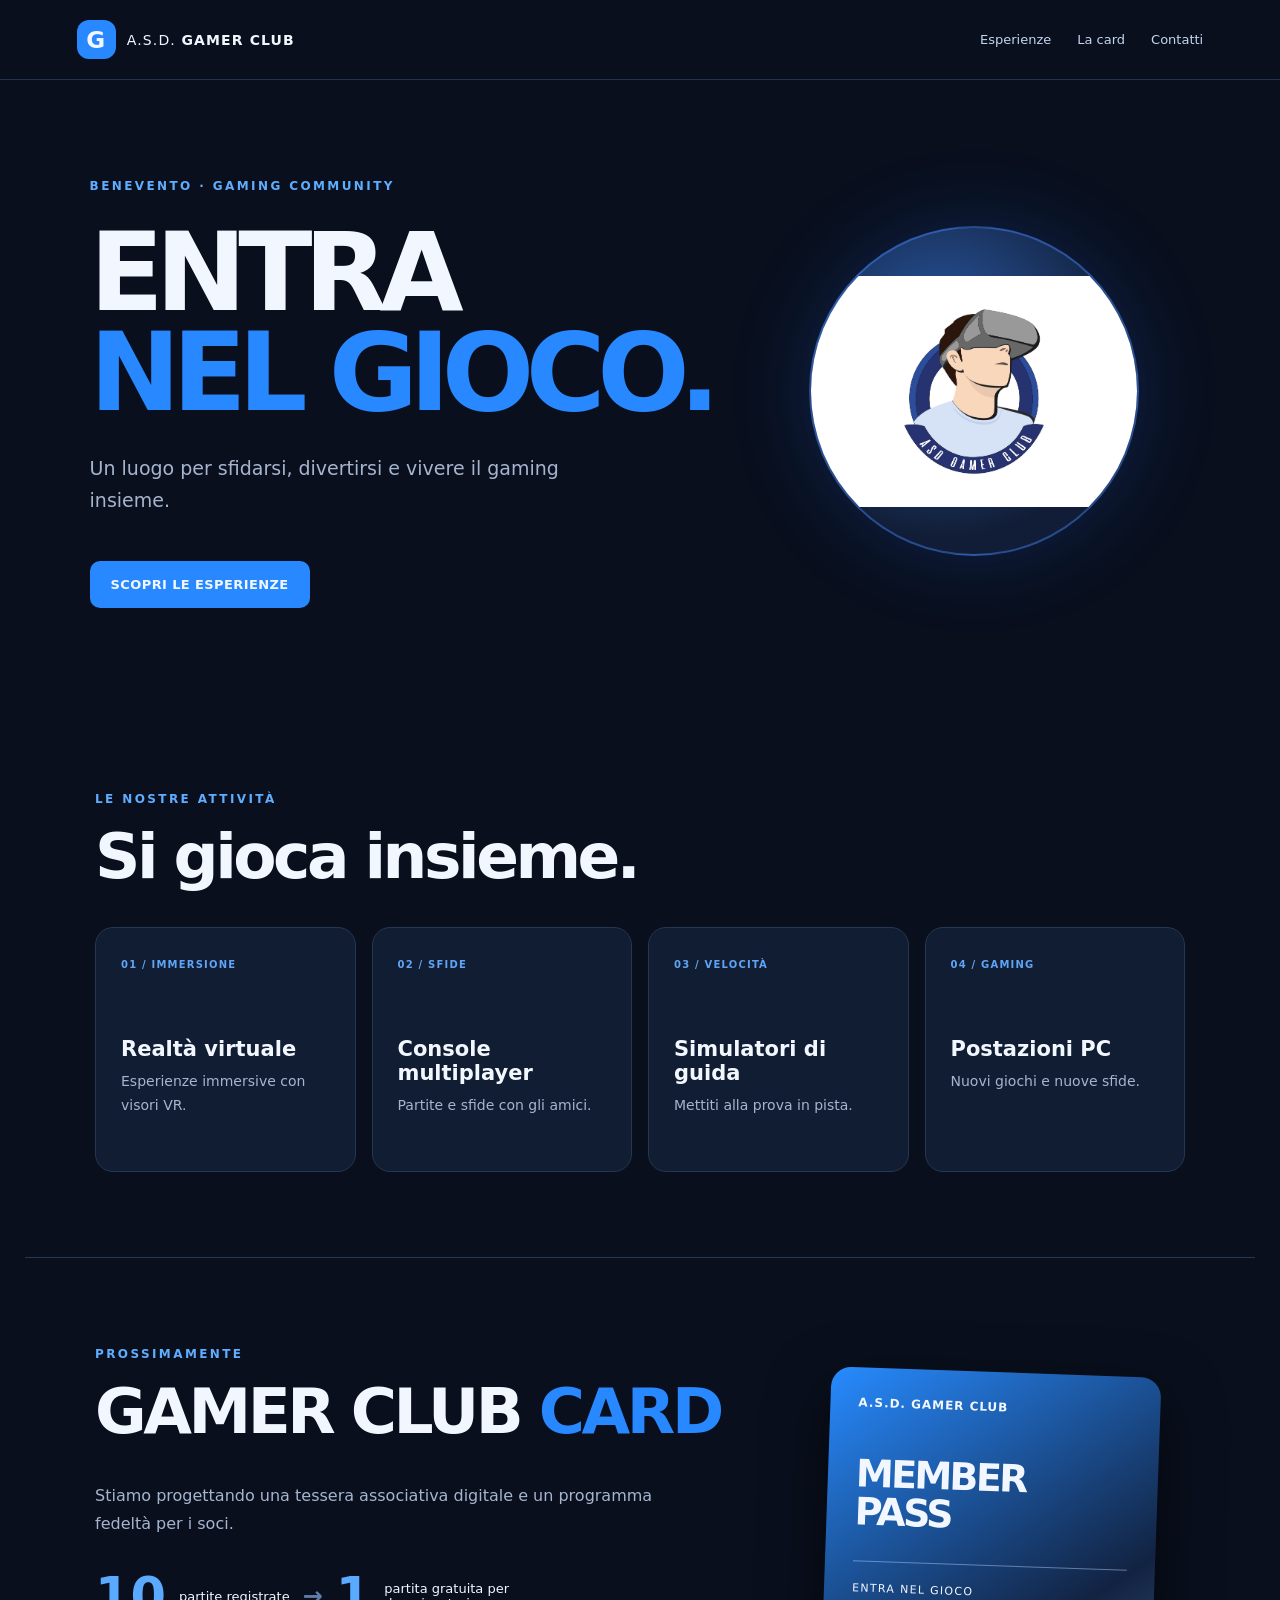
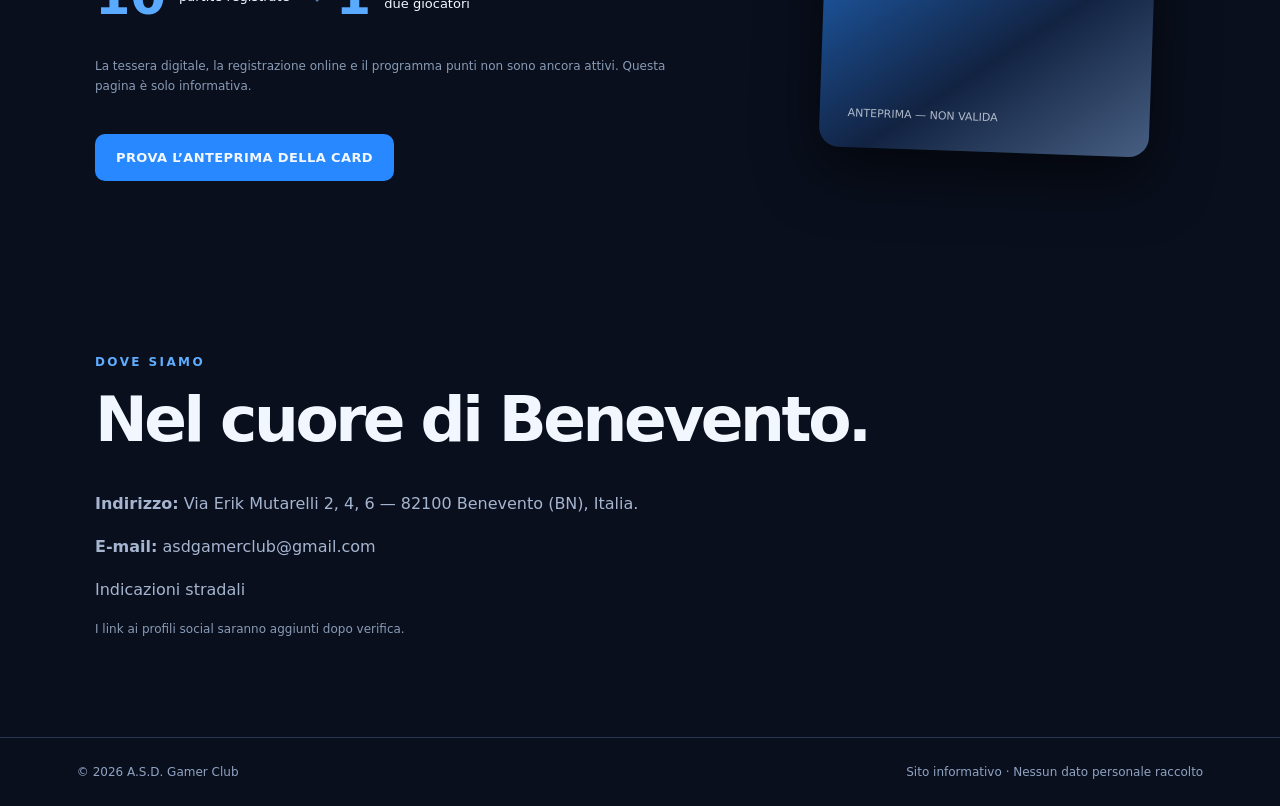
==== index.html @ 65110583 "Integra anteprima tessera e documentazione" ====
<!doctype html>
<html lang="it"><head><meta charset="utf-8"><meta name="viewport" content="width=device-width,initial-scale=1"><meta name="theme-color" content="#10172b"><meta name="description" content="A.S.D. Gamer Club Benevento: console, realtà virtuale, simulatori e gaming. Entra nel gioco."><title>A.S.D. Gamer Club — Entra nel gioco</title><link rel="stylesheet" href="style.css"></head>
<body><header class="top"><a class="brand" href="#home"><span class="logo">G</span><span>A.S.D. <strong>GAMER CLUB</strong></span></a><nav><a href="#esperienze">Esperienze</a><a href="#card">La card</a><a href="#contatti">Contatti</a></nav></header>
<main id="home"><section class="hero"><div><span class="eyebrow">BENEVENTO · GAMING COMMUNITY</span><h1>ENTRA<br><em>NEL GIOCO.</em></h1><p>Un luogo per sfidarsi, divertirsi e vivere il gaming insieme.</p><a href="#esperienze" class="button">SCOPRI LE ESPERIENZE</a></div><div class="visual gamer-logo-wrap"><div class="orb gamer-logo-orb"><span class="logo-fallback" aria-hidden="true">G</span><img class="gamer-logo-image" src="LOGO%20PER%20INSTAGRAM.jpg" alt="Logo ufficiale A.S.D. Gamer Club" onload="this.parentElement.classList.add('logo-loaded')" onerror="this.style.display='none'"></div></div></section>
<section id="esperienze" class="section"><span class="eyebrow">LE NOSTRE ATTIVITÀ</span><h2>Si gioca insieme.</h2><div class="tiles"><article><span>01 / IMMERSIONE</span><h3>Realtà virtuale</h3><p>Esperienze immersive con visori VR.</p></article><article><span>02 / SFIDE</span><h3>Console multiplayer</h3><p>Partite e sfide con gli amici.</p></article><article><span>03 / VELOCITÀ</span><h3>Simulatori di guida</h3><p>Mettiti alla prova in pista.</p></article><article><span>04 / GAMING</span><h3>Postazioni PC</h3><p>Nuovi giochi e nuove sfide.</p></article></div></section>
<section id="card" class="section cardarea"><div><span class="eyebrow">PROSSIMAMENTE</span><h2>GAMER CLUB <em>CARD</em></h2><p>Stiamo progettando una tessera associativa digitale e un programma fedeltà per i soci.</p><div class="benefit"><strong>10</strong><span>partite registrate</span><b>→</b><strong>1</strong><span>partita gratuita per due giocatori</span></div><p class="disclaimer">La tessera digitale, la registrazione online e il programma punti non sono ancora attivi. Questa pagina è solo informativa.</p><a class="button" href="card.html">PROVA L’ANTEPRIMA DELLA CARD</a></div><div class="pass"><small>A.S.D. GAMER CLUB</small><h3>MEMBER<br>PASS</h3><div class="passline"></div><span>ENTRA NEL GIOCO</span><footer>ANTEPRIMA — NON VALIDA</footer></div></section>
<section id="contatti" class="section"><span class="eyebrow">DOVE SIAMO</span><h2>Nel cuore di Benevento.</h2><p><strong>Indirizzo:</strong> Via Erik Mutarelli 2, 4, 6 — 82100 Benevento (BN), Italia.</p><p><strong>E-mail:</strong> <a href="mailto:asdgamerclub@gmail.com">asdgamerclub@gmail.com</a></p><p><a href="https://www.google.com/maps/search/?api=1&query=Via+Erik+Mutarelli+2%2C+82100+Benevento" target="_blank" rel="noopener noreferrer">Indicazioni stradali</a></p><p class="disclaimer">I link ai profili social saranno aggiunti dopo verifica.</p></section></main>
<footer class="bottom"><span>© <span id="year"></span> A.S.D. Gamer Club</span><span>Sito informativo · Nessun dato personale raccolto</span></footer><script>document.getElementById('year').textContent=new Date().getFullYear()</script></body></html>
---- style.css ----
:root{color-scheme:dark;--bg:#090f1d;--panel:#111d32;--line:#263751;--text:#f2f7ff;--muted:#a6b5cf;--blue:#2788ff}*{box-sizing:border-box}html{scroll-behavior:smooth}body{margin:0;background:var(--bg);color:var(--text);font-family:system-ui,-apple-system,Segoe UI,Arial,sans-serif}a{color:inherit;text-decoration:none}.top{display:flex;justify-content:space-between;align-items:center;padding:20px clamp(20px,6vw,90px);border-bottom:1px solid #23314b;gap:15px}.brand{display:flex;align-items:center;gap:11px;font-size:14px;letter-spacing:.08em}.logo{display:grid;place-items:center;width:39px;height:39px;background:var(--blue);border-radius:12px;font-weight:900;font-size:23px}.top nav{display:flex;gap:26px;font-size:13px;color:#c4d5ef}.top a:hover{color:#71bbff}.hero{display:grid;grid-template-columns:1.2fr .8fr;max-width:1300px;margin:auto;min-height:570px;padding:95px clamp(20px,7vw,100px);align-items:center;gap:20px;overflow:hidden}.eyebrow{font-size:12px;letter-spacing:.2em;color:#5fadff;font-weight:900}.hero h1{font-size:clamp(62px,8.5vw,120px);line-height:.92;letter-spacing:-.077em;margin:29px 0}.hero h1 em,.cardarea h2 em{font-style:normal;color:var(--blue)}p{color:var(--muted);line-height:1.7}.hero p{font-size:19px;max-width:490px}.button{display:inline-block;padding:16px 21px;margin-top:25px;background:var(--blue);border-radius:10px;font-size:13px;font-weight:800;letter-spacing:.03em}.button:hover{background:#4ba1ff}.visual{min-height:320px;display:grid;place-items:center;position:relative}.orb{display:grid;place-items:center;width:min(29vw,330px);height:min(29vw,330px);border:2px solid #4589ff6f;border-radius:50%;background:radial-gradient(circle at 40% 35%,#2a5ba9,#111d36 68%);box-shadow:0 0 80px #2674ff35}.orb span{font-size:clamp(80px,10vw,145px);filter:drop-shadow(0 15px 20px #030b1a)}.tag{position:absolute;border:1px solid #438ee0;padding:11px 18px;border-radius:8px;background:#142d54;color:#98c9ff;letter-spacing:.16em;font-weight:800}.one{right:0;bottom:17%}.two{left:0;top:16%}.section{max-width:1230px;margin:0 auto;padding:85px clamp(20px,6vw,70px)}.section h2{font-size:clamp(37px,5vw,63px);letter-spacing:-.055em;margin:15px 0 36px;line-height:1.1}.tiles{display:grid;grid-template-columns:repeat(4,1fr);gap:16px}.tiles article{border:1px solid var(--line);border-radius:18px;background:var(--panel);min-height:245px;padding:25px}.tiles article>span{font-size:10px;color:#60a5f5;letter-spacing:.12em;font-weight:800}.tiles h3{margin:65px 0 9px;font-size:21px}.tiles p{font-size:14px;margin:0}.cardarea{display:grid;grid-template-columns:1.3fr .7fr;gap:60px;align-items:center;border-top:1px solid var(--line)}.cardarea>div>p{max-width:600px}.benefit{display:flex;align-items:center;flex-wrap:wrap;gap:13px;margin:30px 0}.benefit strong{color:#5aaaff;font-size:51px}.benefit span{font-size:13px;max-width:125px}.benefit b{color:#607eab;font-size:24px}.disclaimer{color:#899bb5;font-size:12px!important}.pass{height:380px;max-width:330px;border-radius:20px;padding:28px;display:flex;flex-direction:column;background:linear-gradient(145deg,#278bff,#122342 67%,#475f82);box-shadow:0 22px 60px #0009;transform:rotate(2deg)}.pass small{font-size:12px;letter-spacing:.08em;font-weight:800}.pass h3{font-size:38px;line-height:1;letter-spacing:-.07em;margin:45px 0 30px}.passline{height:1px;background:#aacaff80}.pass>span{font-size:11px;letter-spacing:.12em;margin-top:20px}.pass footer{margin-top:auto;font-size:11px;opacity:.7}.bottom{padding:27px clamp(20px,6vw,90px);border-top:1px solid var(--line);display:flex;justify-content:space-between;flex-wrap:wrap;gap:15px;font-size:12px;color:#90a3c2}@media(max-width:900px){.hero,.cardarea{grid-template-columns:1fr}.hero{padding-top:70px;padding-bottom:40px}.visual{min-height:280px}.orb{width:260px;height:260px}.tiles{grid-template-columns:repeat(2,1fr)}.cardarea{gap:35px}}@media(max-width:520px){.top{flex-wrap:wrap}.top nav{gap:15px;font-size:11px}.hero h1{font-size:66px}.tiles{grid-template-columns:1fr}.tiles article{min-height:170px}.tiles h3{margin-top:35px}.section{padding-top:65px;padding-bottom:65px}.hero p{font-size:16px}}
/* Logo ufficiale nella sezione principale: caricare logo-gamer-club.png nella cartella principale. */
.gamer-logo-orb{position:relative;overflow:hidden;display:grid;place-items:center;border-radius:50%;}
.logo-fallback{font-size:clamp(100px,13vw,180px);line-height:1;font-weight:950;color:#d8e8ff;text-shadow:0 0 28px #2585ff;}
.gamer-logo-image{position:absolute;inset:0;width:100%;height:100%;object-fit:contain;display:block;}
.gamer-logo-orb.logo-loaded .logo-fallback{display:none;}
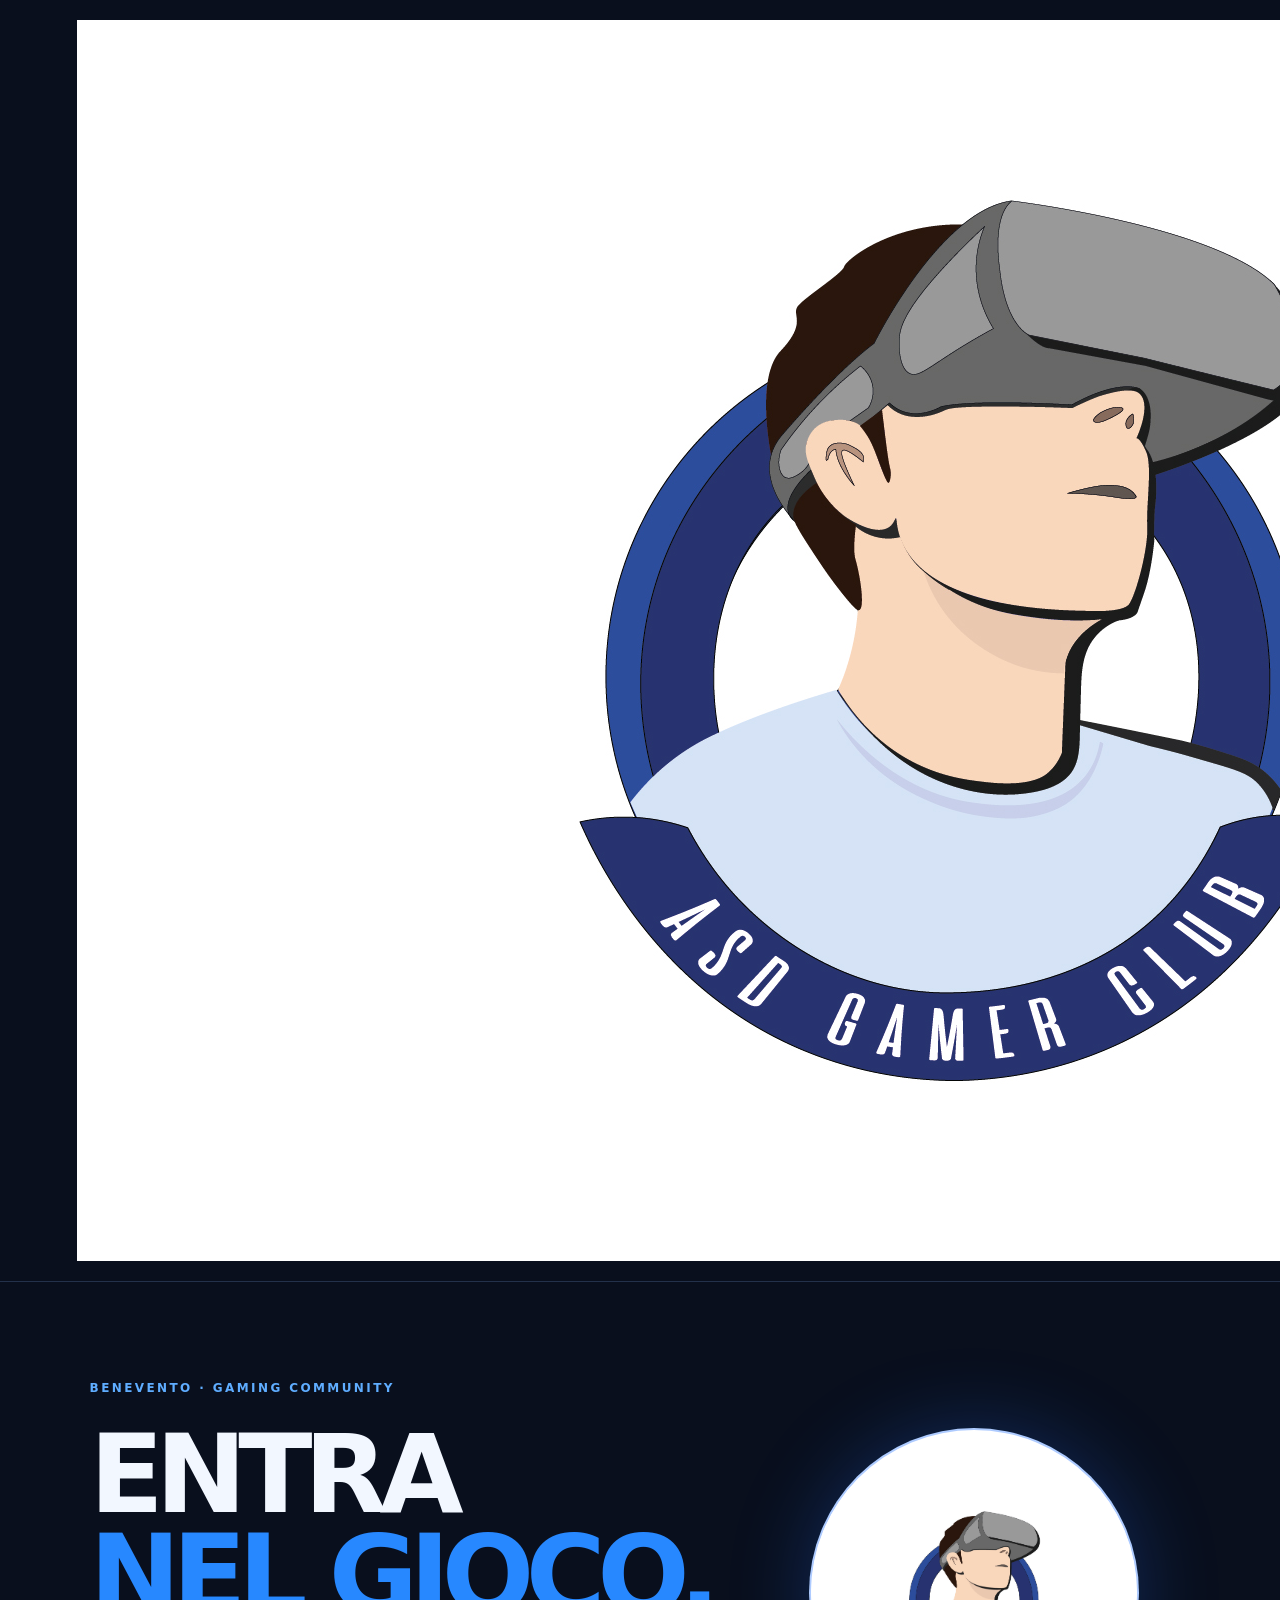
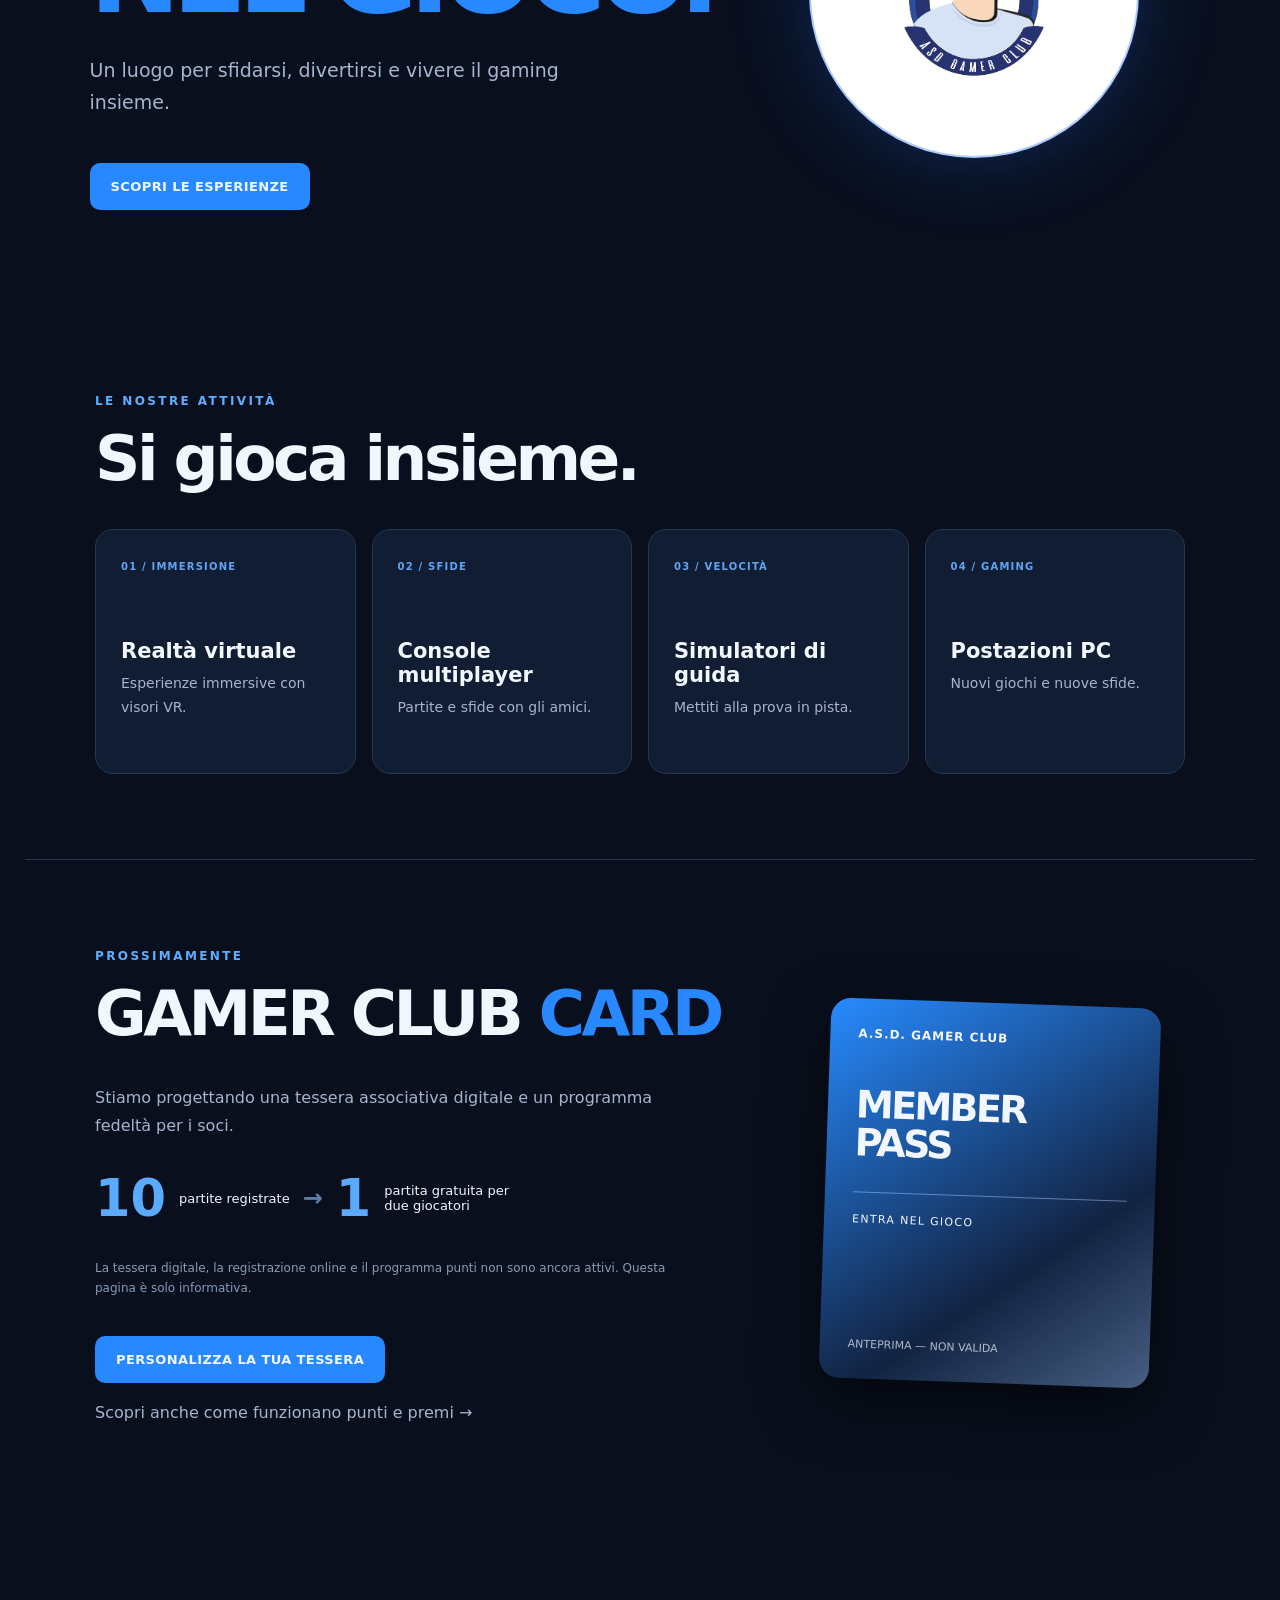
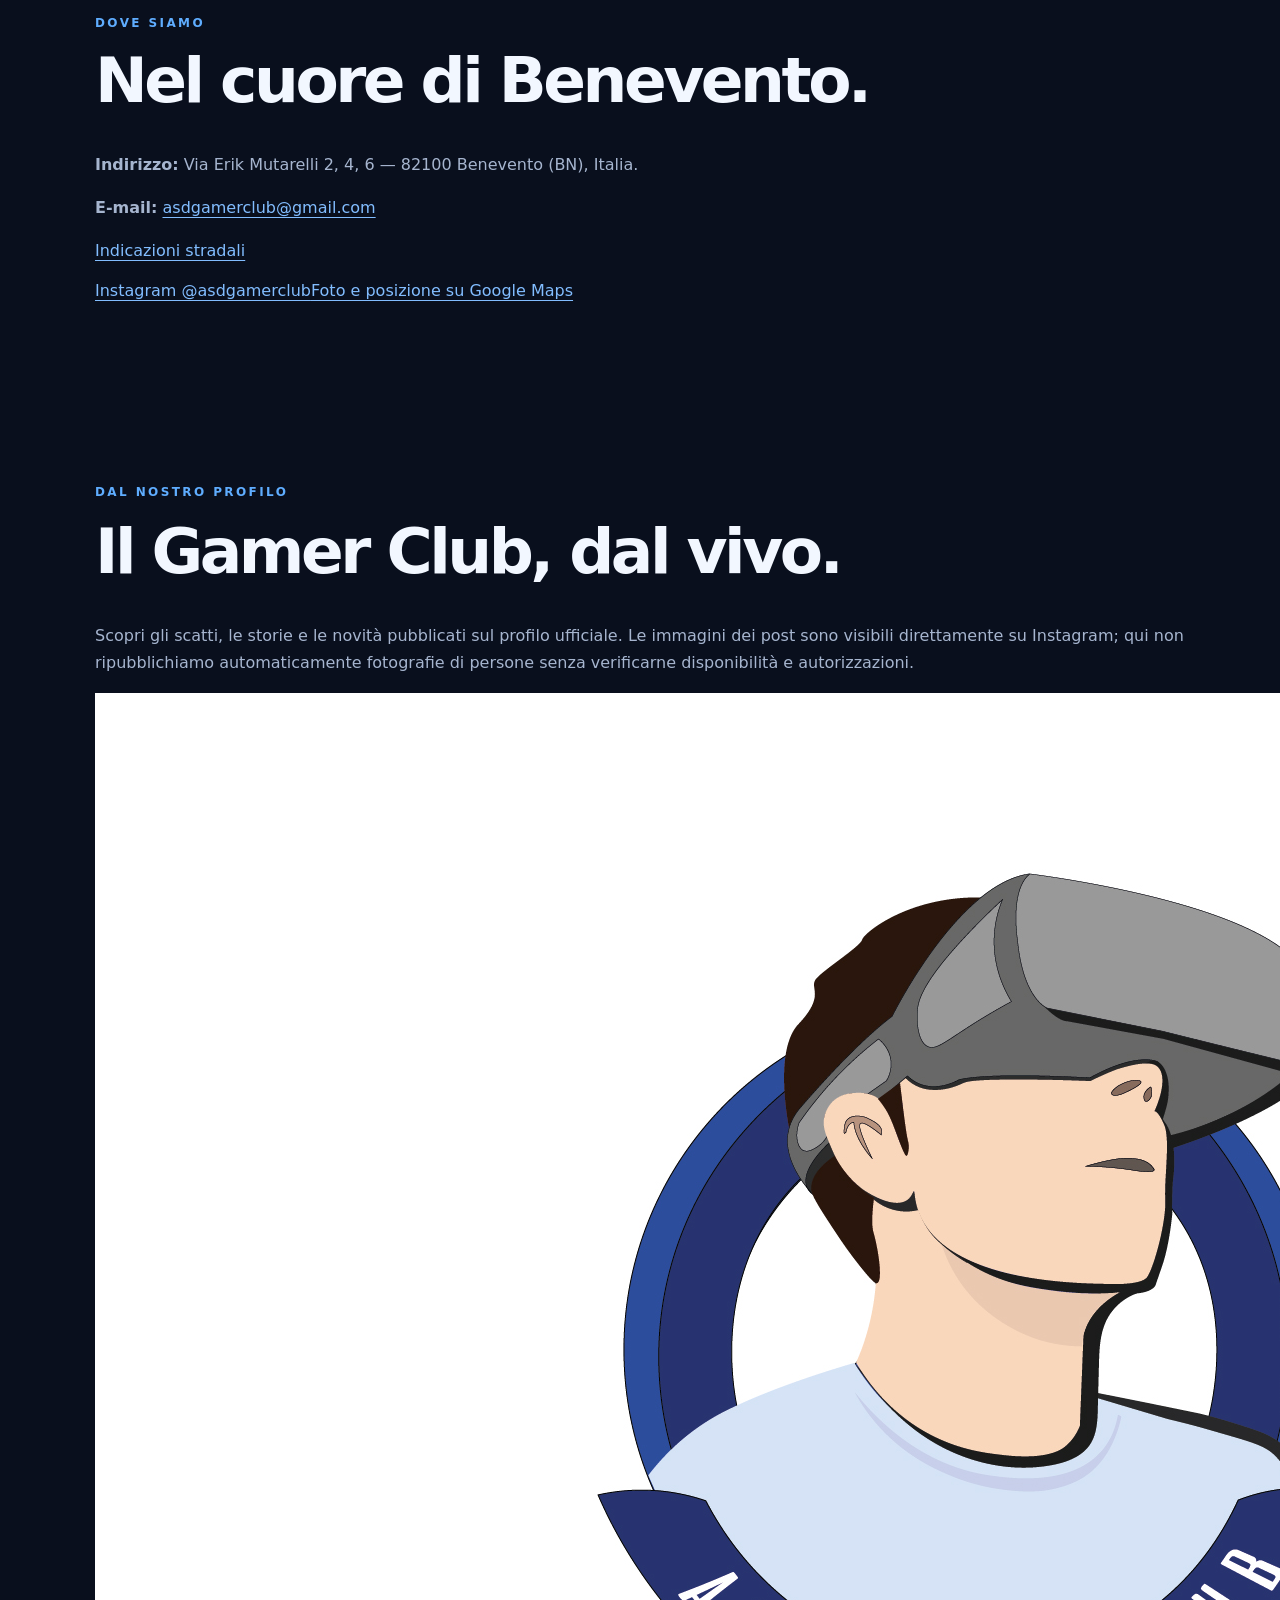
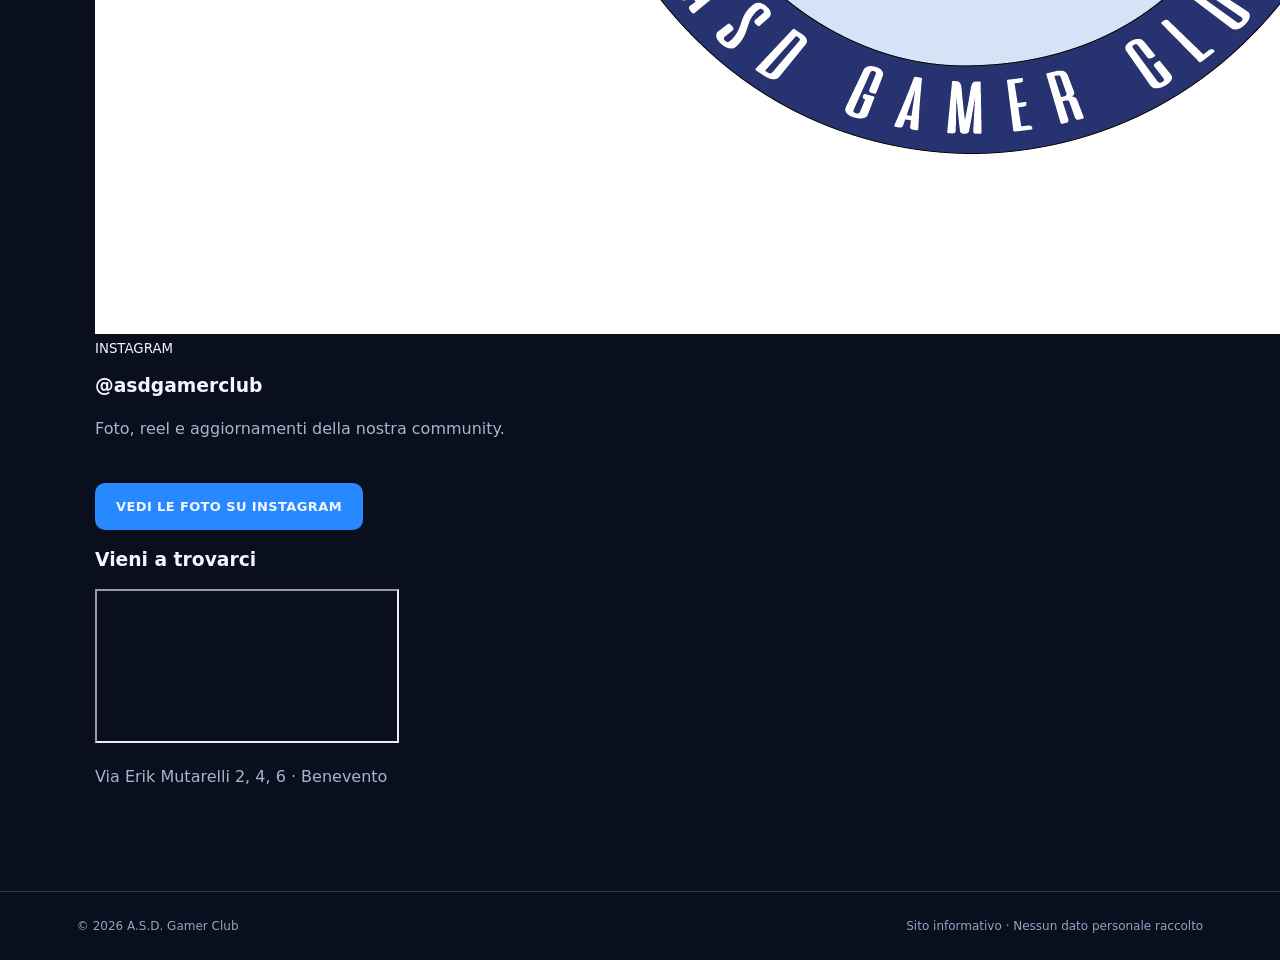
==== commit 86487523: "Collega iscrizione, Instagram ufficiale e mappa alla homepage" ====
--- a/index.html
+++ b/index.html
@@ -1,8 +1,8 @@
 <!doctype html>
 <html lang="it"><head><meta charset="utf-8"><meta name="viewport" content="width=device-width,initial-scale=1"><meta name="theme-color" content="#10172b"><meta name="description" content="A.S.D. Gamer Club Benevento: console, realtà virtuale, simulatori e gaming. Entra nel gioco."><title>A.S.D. Gamer Club — Entra nel gioco</title><link rel="stylesheet" href="style.css"></head>
-<body><header class="top"><a class="brand" href="#home"><span class="logo">G</span><span>A.S.D. <strong>GAMER CLUB</strong></span></a><nav><a href="#esperienze">Esperienze</a><a href="#card">La card</a><a href="#contatti">Contatti</a></nav></header>
+<body><header class="top"><a class="brand" href="#home"><img class="nav-logo" src="LOGO%20PER%20INSTAGRAM.jpg" alt=""><span>A.S.D. <strong>GAMER CLUB</strong></span></a><nav><a href="#esperienze">Esperienze</a><a href="#card">La card</a><a href="iscrizione.html">Iscrizione</a><a href="#contatti">Contatti</a></nav></header>
 <main id="home"><section class="hero"><div><span class="eyebrow">BENEVENTO · GAMING COMMUNITY</span><h1>ENTRA<br><em>NEL GIOCO.</em></h1><p>Un luogo per sfidarsi, divertirsi e vivere il gaming insieme.</p><a href="#esperienze" class="button">SCOPRI LE ESPERIENZE</a></div><div class="visual gamer-logo-wrap"><div class="orb gamer-logo-orb"><span class="logo-fallback" aria-hidden="true">G</span><img class="gamer-logo-image" src="LOGO%20PER%20INSTAGRAM.jpg" alt="Logo ufficiale A.S.D. Gamer Club" onload="this.parentElement.classList.add('logo-loaded')" onerror="this.style.display='none'"></div></div></section>
 <section id="esperienze" class="section"><span class="eyebrow">LE NOSTRE ATTIVITÀ</span><h2>Si gioca insieme.</h2><div class="tiles"><article><span>01 / IMMERSIONE</span><h3>Realtà virtuale</h3><p>Esperienze immersive con visori VR.</p></article><article><span>02 / SFIDE</span><h3>Console multiplayer</h3><p>Partite e sfide con gli amici.</p></article><article><span>03 / VELOCITÀ</span><h3>Simulatori di guida</h3><p>Mettiti alla prova in pista.</p></article><article><span>04 / GAMING</span><h3>Postazioni PC</h3><p>Nuovi giochi e nuove sfide.</p></article></div></section>
-<section id="card" class="section cardarea"><div><span class="eyebrow">PROSSIMAMENTE</span><h2>GAMER CLUB <em>CARD</em></h2><p>Stiamo progettando una tessera associativa digitale e un programma fedeltà per i soci.</p><div class="benefit"><strong>10</strong><span>partite registrate</span><b>→</b><strong>1</strong><span>partita gratuita per due giocatori</span></div><p class="disclaimer">La tessera digitale, la registrazione online e il programma punti non sono ancora attivi. Questa pagina è solo informativa.</p><a class="button" href="card.html">PROVA L’ANTEPRIMA DELLA CARD</a></div><div class="pass"><small>A.S.D. GAMER CLUB</small><h3>MEMBER<br>PASS</h3><div class="passline"></div><span>ENTRA NEL GIOCO</span><footer>ANTEPRIMA — NON VALIDA</footer></div></section>
-<section id="contatti" class="section"><span class="eyebrow">DOVE SIAMO</span><h2>Nel cuore di Benevento.</h2><p><strong>Indirizzo:</strong> Via Erik Mutarelli 2, 4, 6 — 82100 Benevento (BN), Italia.</p><p><strong>E-mail:</strong> <a href="mailto:asdgamerclub@gmail.com">asdgamerclub@gmail.com</a></p><p><a href="https://www.google.com/maps/search/?api=1&query=Via+Erik+Mutarelli+2%2C+82100+Benevento" target="_blank" rel="noopener noreferrer">Indicazioni stradali</a></p><p class="disclaimer">I link ai profili social saranno aggiunti dopo verifica.</p></section></main>
+<section id="card" class="section cardarea"><div><span class="eyebrow">PROSSIMAMENTE</span><h2>GAMER CLUB <em>CARD</em></h2><p>Stiamo progettando una tessera associativa digitale e un programma fedeltà per i soci.</p><div class="benefit"><strong>10</strong><span>partite registrate</span><b>→</b><strong>1</strong><span>partita gratuita per due giocatori</span></div><p class="disclaimer">La tessera digitale, la registrazione online e il programma punti non sono ancora attivi. Questa pagina è solo informativa.</p><a class="button" href="iscrizione.html">PERSONALIZZA LA TUA TESSERA</a><p><a class="minor-cta" href="card.html">Scopri anche come funzionano punti e premi →</a></p></div><div class="pass"><small>A.S.D. GAMER CLUB</small><h3>MEMBER<br>PASS</h3><div class="passline"></div><span>ENTRA NEL GIOCO</span><footer>ANTEPRIMA — NON VALIDA</footer></div></section>
+<section id="contatti" class="section"><span class="eyebrow">DOVE SIAMO</span><h2>Nel cuore di Benevento.</h2><p><strong>Indirizzo:</strong> Via Erik Mutarelli 2, 4, 6 — 82100 Benevento (BN), Italia.</p><p><strong>E-mail:</strong> <a href="mailto:asdgamerclub@gmail.com">asdgamerclub@gmail.com</a></p><p><a href="https://www.google.com/maps/search/?api=1&query=Via+Erik+Mutarelli+2%2C+82100+Benevento" target="_blank" rel="noopener noreferrer">Indicazioni stradali</a></p><div class="social-links"><a href="https://www.instagram.com/asdgamerclub/" rel="noopener noreferrer" target="_blank">Instagram @asdgamerclub</a><a href="https://www.google.com/maps/search/?api=1&query=ASD+Gamer+Club+Via+Erik+Mutarelli+Benevento" rel="noopener noreferrer" target="_blank">Foto e posizione su Google Maps</a></div></section><section id="social" class="section social-section"><p class="eyebrow">DAL NOSTRO PROFILO</p><h2>Il Gamer Club, dal vivo.</h2><p>Scopri gli scatti, le storie e le novità pubblicati sul profilo ufficiale. Le immagini dei post sono visibili direttamente su Instagram; qui non ripubblichiamo automaticamente fotografie di persone senza verificarne disponibilità e autorizzazioni.</p><div class="social-showcase"><div class="social-preview"><img src="LOGO%20PER%20INSTAGRAM.jpg" alt="Logo A.S.D. Gamer Club"><div><small>INSTAGRAM</small><h3>@asdgamerclub</h3><p>Foto, reel e aggiornamenti della nostra community.</p><a class="button" href="https://www.instagram.com/asdgamerclub/" target="_blank" rel="noopener noreferrer">VEDI LE FOTO SU INSTAGRAM</a></div></div><div class="location-preview"><h3>Vieni a trovarci</h3><iframe title="Mappa della zona di A.S.D. Gamer Club, Benevento" loading="lazy" referrerpolicy="no-referrer-when-downgrade" src="https://www.google.com/maps?q=Via%20Erik%20Mutarelli%202%20Benevento%20Italia&amp;output=embed"></iframe><p>Via Erik Mutarelli 2, 4, 6 · Benevento</p></div></div></section></main>
 <footer class="bottom"><span>© <span id="year"></span> A.S.D. Gamer Club</span><span>Sito informativo · Nessun dato personale raccolto</span></footer><script>document.getElementById('year').textContent=new Date().getFullYear()</script></body></html>
--- a/style.css
+++ b/style.css
@@ -4,3 +4,8 @@
 .logo-fallback{font-size:clamp(100px,13vw,180px);line-height:1;font-weight:950;color:#d8e8ff;text-shadow:0 0 28px #2585ff;}
 .gamer-logo-image{position:absolute;inset:0;width:100%;height:100%;object-fit:contain;display:block;}
 .gamer-logo-orb.logo-loaded .logo-fallback{display:none;}
+
+/* Identità visiva e link email */
+#contatti a{color:#82bdff;text-decoration:underline;text-underline-offset:4px}
+.gamer-logo-orb{background:white;box-shadow:0 0 80px #2674ff42}
+.gamer-logo-image{border-radius:50%;}
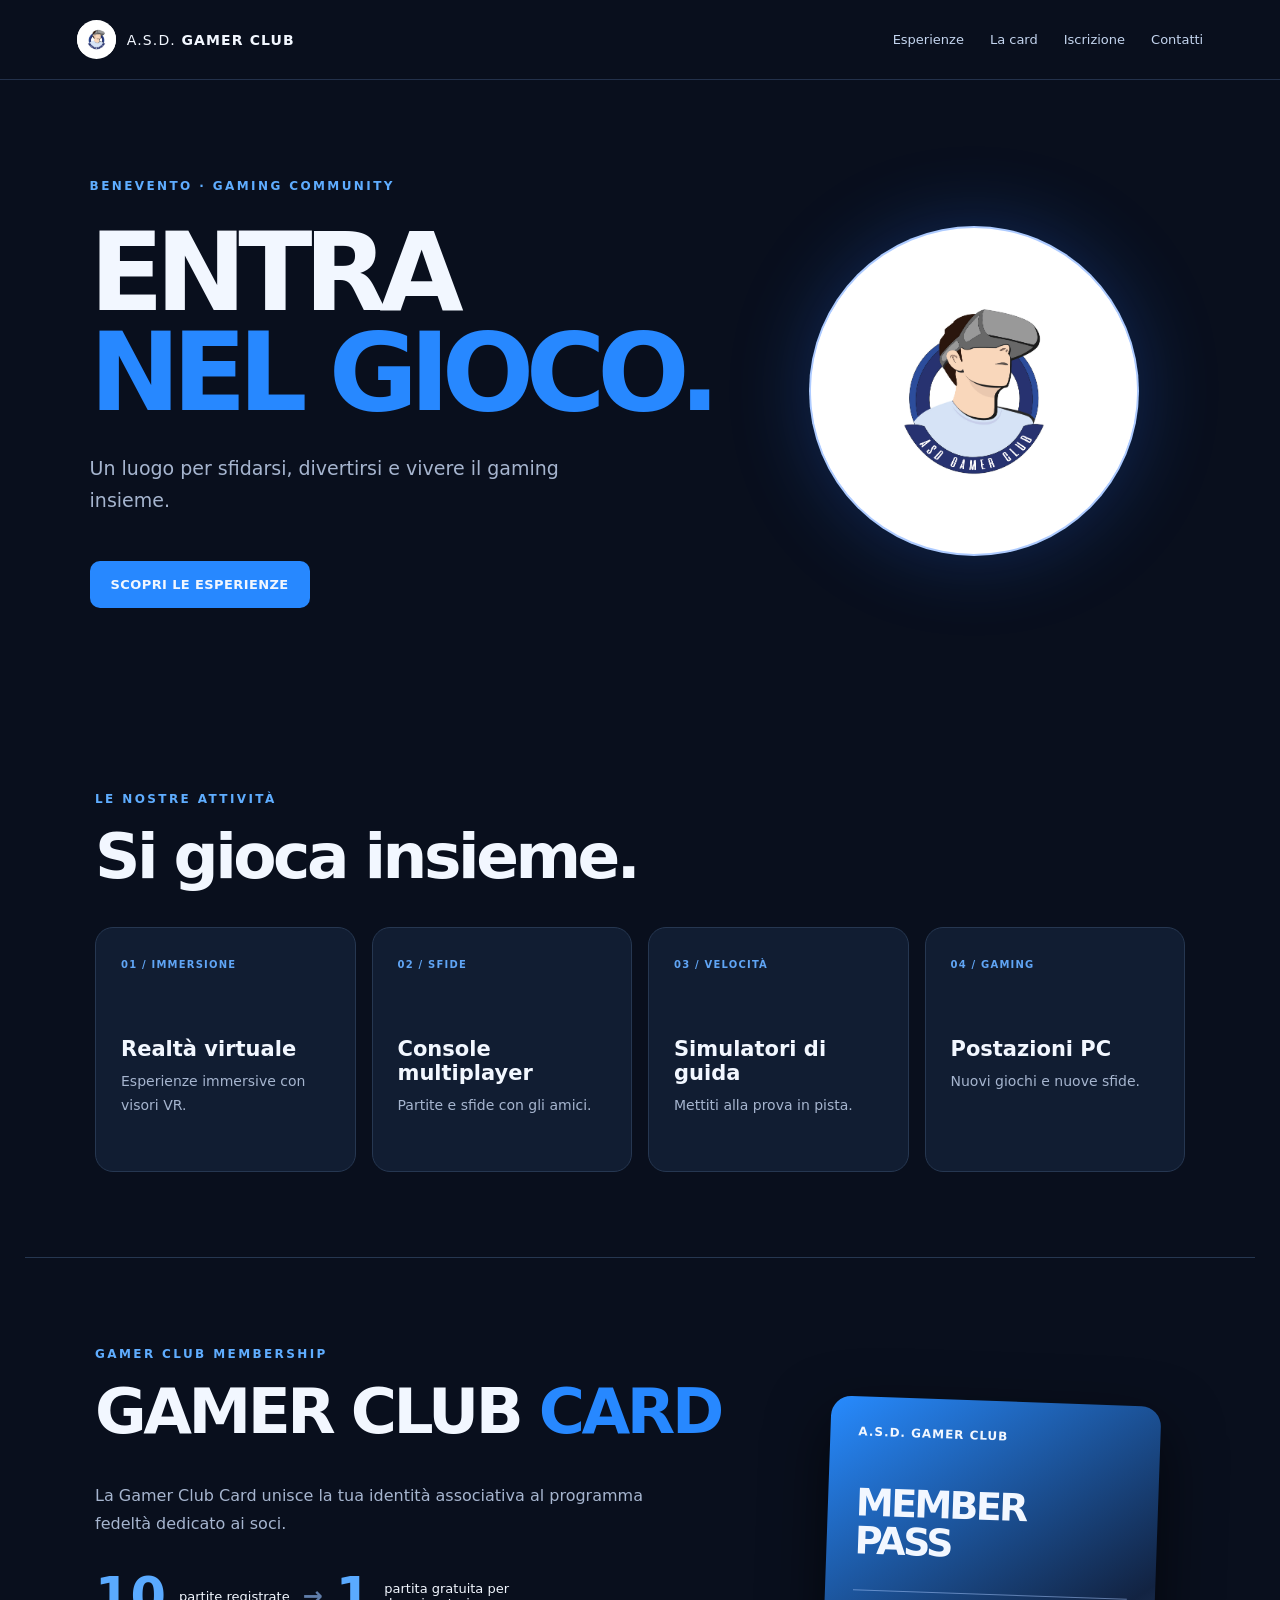
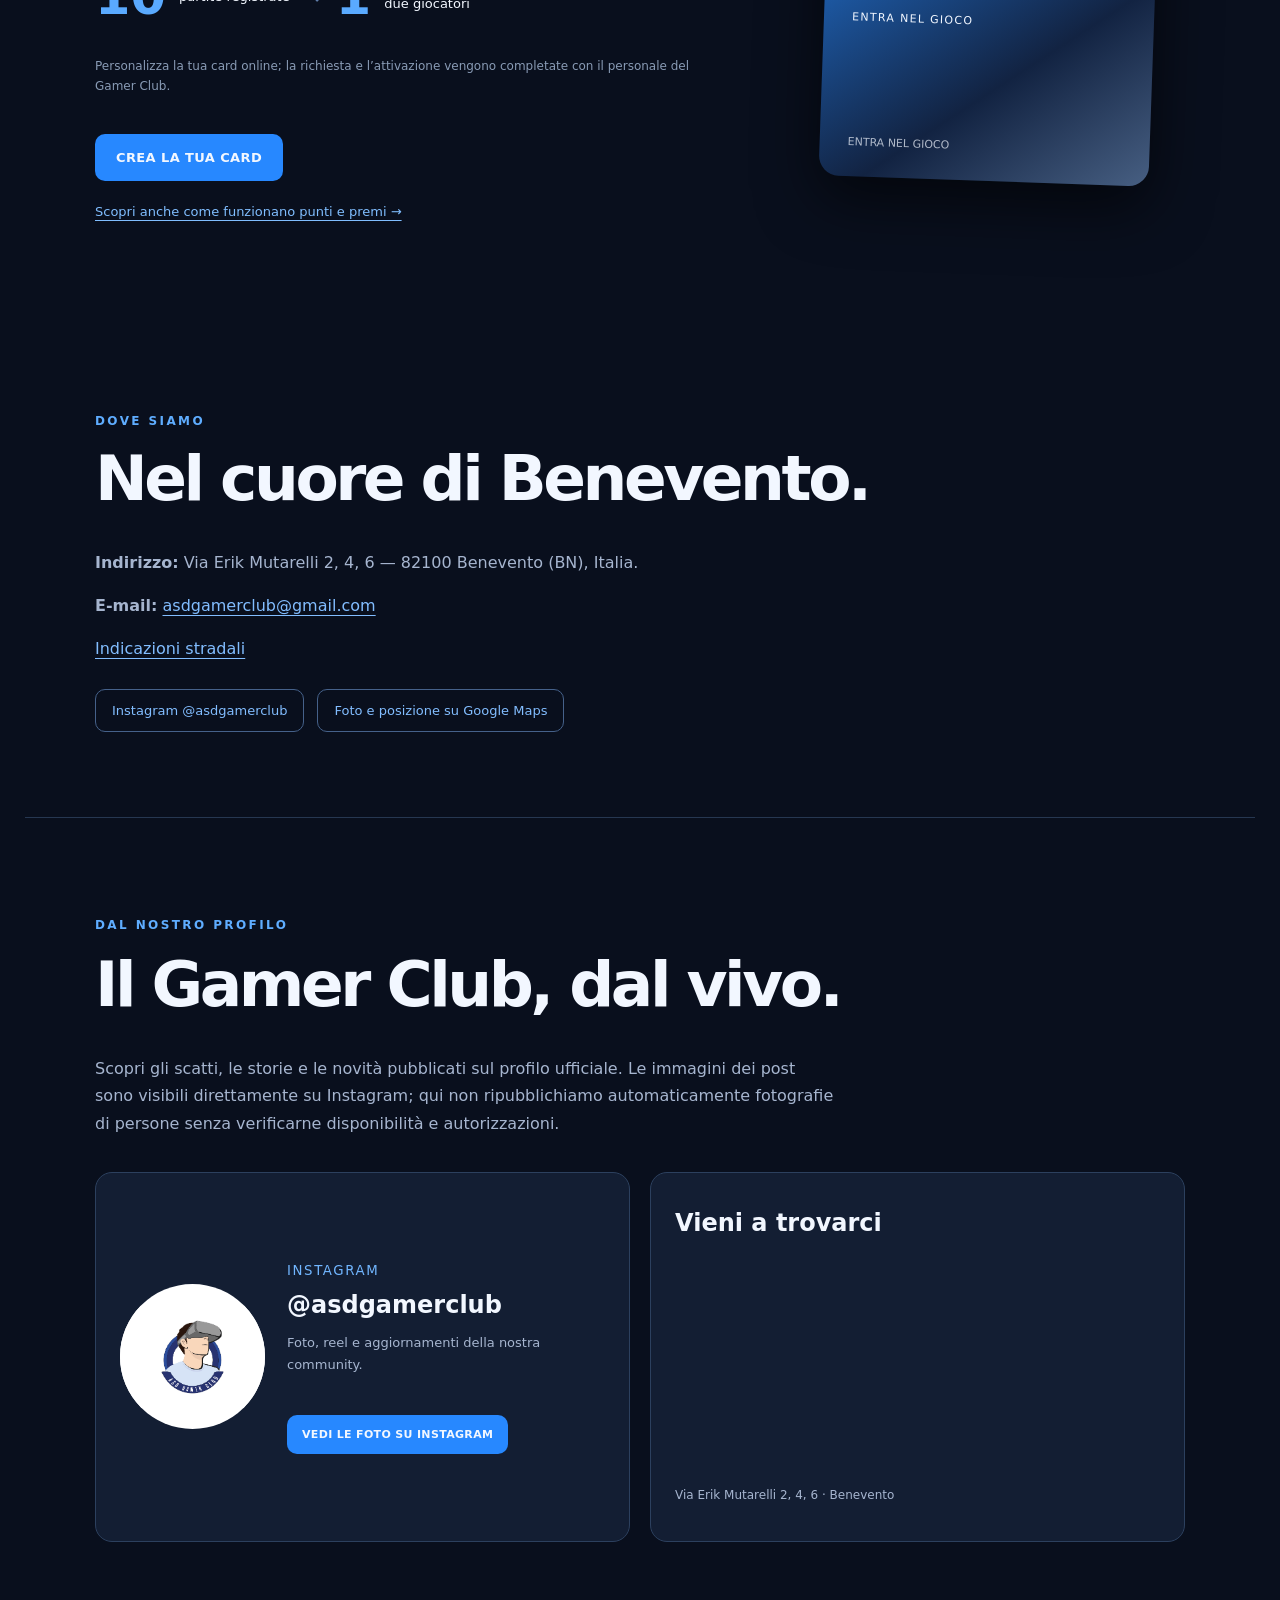
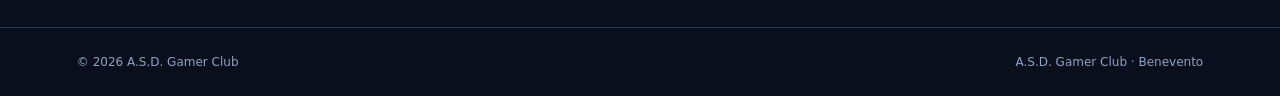
==== commit c809c2fc: "Aggiorna comunicazione tessera sul sito" ====
--- a/index.html
+++ b/index.html
@@ -3,6 +3,6 @@
 <body><header class="top"><a class="brand" href="#home"><img class="nav-logo" src="LOGO%20PER%20INSTAGRAM.jpg" alt=""><span>A.S.D. <strong>GAMER CLUB</strong></span></a><nav><a href="#esperienze">Esperienze</a><a href="#card">La card</a><a href="iscrizione.html">Iscrizione</a><a href="#contatti">Contatti</a></nav></header>
 <main id="home"><section class="hero"><div><span class="eyebrow">BENEVENTO · GAMING COMMUNITY</span><h1>ENTRA<br><em>NEL GIOCO.</em></h1><p>Un luogo per sfidarsi, divertirsi e vivere il gaming insieme.</p><a href="#esperienze" class="button">SCOPRI LE ESPERIENZE</a></div><div class="visual gamer-logo-wrap"><div class="orb gamer-logo-orb"><span class="logo-fallback" aria-hidden="true">G</span><img class="gamer-logo-image" src="LOGO%20PER%20INSTAGRAM.jpg" alt="Logo ufficiale A.S.D. Gamer Club" onload="this.parentElement.classList.add('logo-loaded')" onerror="this.style.display='none'"></div></div></section>
 <section id="esperienze" class="section"><span class="eyebrow">LE NOSTRE ATTIVITÀ</span><h2>Si gioca insieme.</h2><div class="tiles"><article><span>01 / IMMERSIONE</span><h3>Realtà virtuale</h3><p>Esperienze immersive con visori VR.</p></article><article><span>02 / SFIDE</span><h3>Console multiplayer</h3><p>Partite e sfide con gli amici.</p></article><article><span>03 / VELOCITÀ</span><h3>Simulatori di guida</h3><p>Mettiti alla prova in pista.</p></article><article><span>04 / GAMING</span><h3>Postazioni PC</h3><p>Nuovi giochi e nuove sfide.</p></article></div></section>
-<section id="card" class="section cardarea"><div><span class="eyebrow">PROSSIMAMENTE</span><h2>GAMER CLUB <em>CARD</em></h2><p>Stiamo progettando una tessera associativa digitale e un programma fedeltà per i soci.</p><div class="benefit"><strong>10</strong><span>partite registrate</span><b>→</b><strong>1</strong><span>partita gratuita per due giocatori</span></div><p class="disclaimer">La tessera digitale, la registrazione online e il programma punti non sono ancora attivi. Questa pagina è solo informativa.</p><a class="button" href="iscrizione.html">PERSONALIZZA LA TUA TESSERA</a><p><a class="minor-cta" href="card.html">Scopri anche come funzionano punti e premi →</a></p></div><div class="pass"><small>A.S.D. GAMER CLUB</small><h3>MEMBER<br>PASS</h3><div class="passline"></div><span>ENTRA NEL GIOCO</span><footer>ANTEPRIMA — NON VALIDA</footer></div></section>
+<section id="card" class="section cardarea"><div><span class="eyebrow">GAMER CLUB MEMBERSHIP</span><h2>GAMER CLUB <em>CARD</em></h2><p>La Gamer Club Card unisce la tua identità associativa al programma fedeltà dedicato ai soci.</p><div class="benefit"><strong>10</strong><span>partite registrate</span><b>→</b><strong>1</strong><span>partita gratuita per due giocatori</span></div><p class="disclaimer">Personalizza la tua card online; la richiesta e l’attivazione vengono completate con il personale del Gamer Club.</p><a class="button" href="iscrizione.html">CREA LA TUA CARD</a><p><a class="minor-cta" href="card.html">Scopri anche come funzionano punti e premi →</a></p></div><div class="pass"><small>A.S.D. GAMER CLUB</small><h3>MEMBER<br>PASS</h3><div class="passline"></div><span>ENTRA NEL GIOCO</span><footer>ENTRA NEL GIOCO</footer></div></section>
 <section id="contatti" class="section"><span class="eyebrow">DOVE SIAMO</span><h2>Nel cuore di Benevento.</h2><p><strong>Indirizzo:</strong> Via Erik Mutarelli 2, 4, 6 — 82100 Benevento (BN), Italia.</p><p><strong>E-mail:</strong> <a href="mailto:asdgamerclub@gmail.com">asdgamerclub@gmail.com</a></p><p><a href="https://www.google.com/maps/search/?api=1&query=Via+Erik+Mutarelli+2%2C+82100+Benevento" target="_blank" rel="noopener noreferrer">Indicazioni stradali</a></p><div class="social-links"><a href="https://www.instagram.com/asdgamerclub/" rel="noopener noreferrer" target="_blank">Instagram @asdgamerclub</a><a href="https://www.google.com/maps/search/?api=1&query=ASD+Gamer+Club+Via+Erik+Mutarelli+Benevento" rel="noopener noreferrer" target="_blank">Foto e posizione su Google Maps</a></div></section><section id="social" class="section social-section"><p class="eyebrow">DAL NOSTRO PROFILO</p><h2>Il Gamer Club, dal vivo.</h2><p>Scopri gli scatti, le storie e le novità pubblicati sul profilo ufficiale. Le immagini dei post sono visibili direttamente su Instagram; qui non ripubblichiamo automaticamente fotografie di persone senza verificarne disponibilità e autorizzazioni.</p><div class="social-showcase"><div class="social-preview"><img src="LOGO%20PER%20INSTAGRAM.jpg" alt="Logo A.S.D. Gamer Club"><div><small>INSTAGRAM</small><h3>@asdgamerclub</h3><p>Foto, reel e aggiornamenti della nostra community.</p><a class="button" href="https://www.instagram.com/asdgamerclub/" target="_blank" rel="noopener noreferrer">VEDI LE FOTO SU INSTAGRAM</a></div></div><div class="location-preview"><h3>Vieni a trovarci</h3><iframe title="Mappa della zona di A.S.D. Gamer Club, Benevento" loading="lazy" referrerpolicy="no-referrer-when-downgrade" src="https://www.google.com/maps?q=Via%20Erik%20Mutarelli%202%20Benevento%20Italia&amp;output=embed"></iframe><p>Via Erik Mutarelli 2, 4, 6 · Benevento</p></div></div></section></main>
-<footer class="bottom"><span>© <span id="year"></span> A.S.D. Gamer Club</span><span>Sito informativo · Nessun dato personale raccolto</span></footer><script>document.getElementById('year').textContent=new Date().getFullYear()</script></body></html>+<footer class="bottom"><span>© <span id="year"></span> A.S.D. Gamer Club</span><span>A.S.D. Gamer Club · Benevento</span></footer><script>document.getElementById('year').textContent=new Date().getFullYear()</script></body></html>
--- a/style.css
+++ b/style.css
@@ -9,3 +9,5 @@
 #contatti a{color:#82bdff;text-decoration:underline;text-underline-offset:4px}
 .gamer-logo-orb{background:white;box-shadow:0 0 80px #2674ff42}
 .gamer-logo-image{border-radius:50%;}
+
+.nav-logo{width:39px;height:39px;object-fit:contain;background:white;border-radius:50%}.top nav{flex-wrap:wrap}.minor-cta{color:#80beff;text-decoration:underline;text-underline-offset:4px;font-size:13px}.social-links{display:flex;flex-wrap:wrap;gap:13px;margin-top:26px}.social-links a{color:#93c4ff;border:1px solid #45618a;padding:13px 16px;border-radius:10px;font-size:13px;text-decoration:none!important}.social-section{border-top:1px solid var(--line)}.social-section>p:not(.eyebrow){max-width:740px}.social-showcase{display:grid;grid-template-columns:1fr 1fr;gap:20px;margin-top:35px}.social-preview,.location-preview{background:#131e33;border:1px solid #2c405e;border-radius:17px;padding:24px;min-height:335px}.social-preview{display:flex;align-items:center;gap:22px}.social-preview img{width:145px;height:145px;flex:0 0 auto;object-fit:contain;border-radius:50%;background:white}.social-preview small{color:#71b6ff;letter-spacing:.12em}.social-preview h3,.location-preview h3{font-size:24px;margin:12px 0}.social-preview p{font-size:13px}.social-preview .button{font-size:11px;padding:13px 15px}.location-preview iframe{border:0;border-radius:9px;width:100%;height:220px}.location-preview p{font-size:12px}@media(max-width:900px){.social-showcase{grid-template-columns:1fr}}@media(max-width:520px){.social-preview{flex-direction:column;text-align:center}.social-preview img{width:125px;height:125px}}
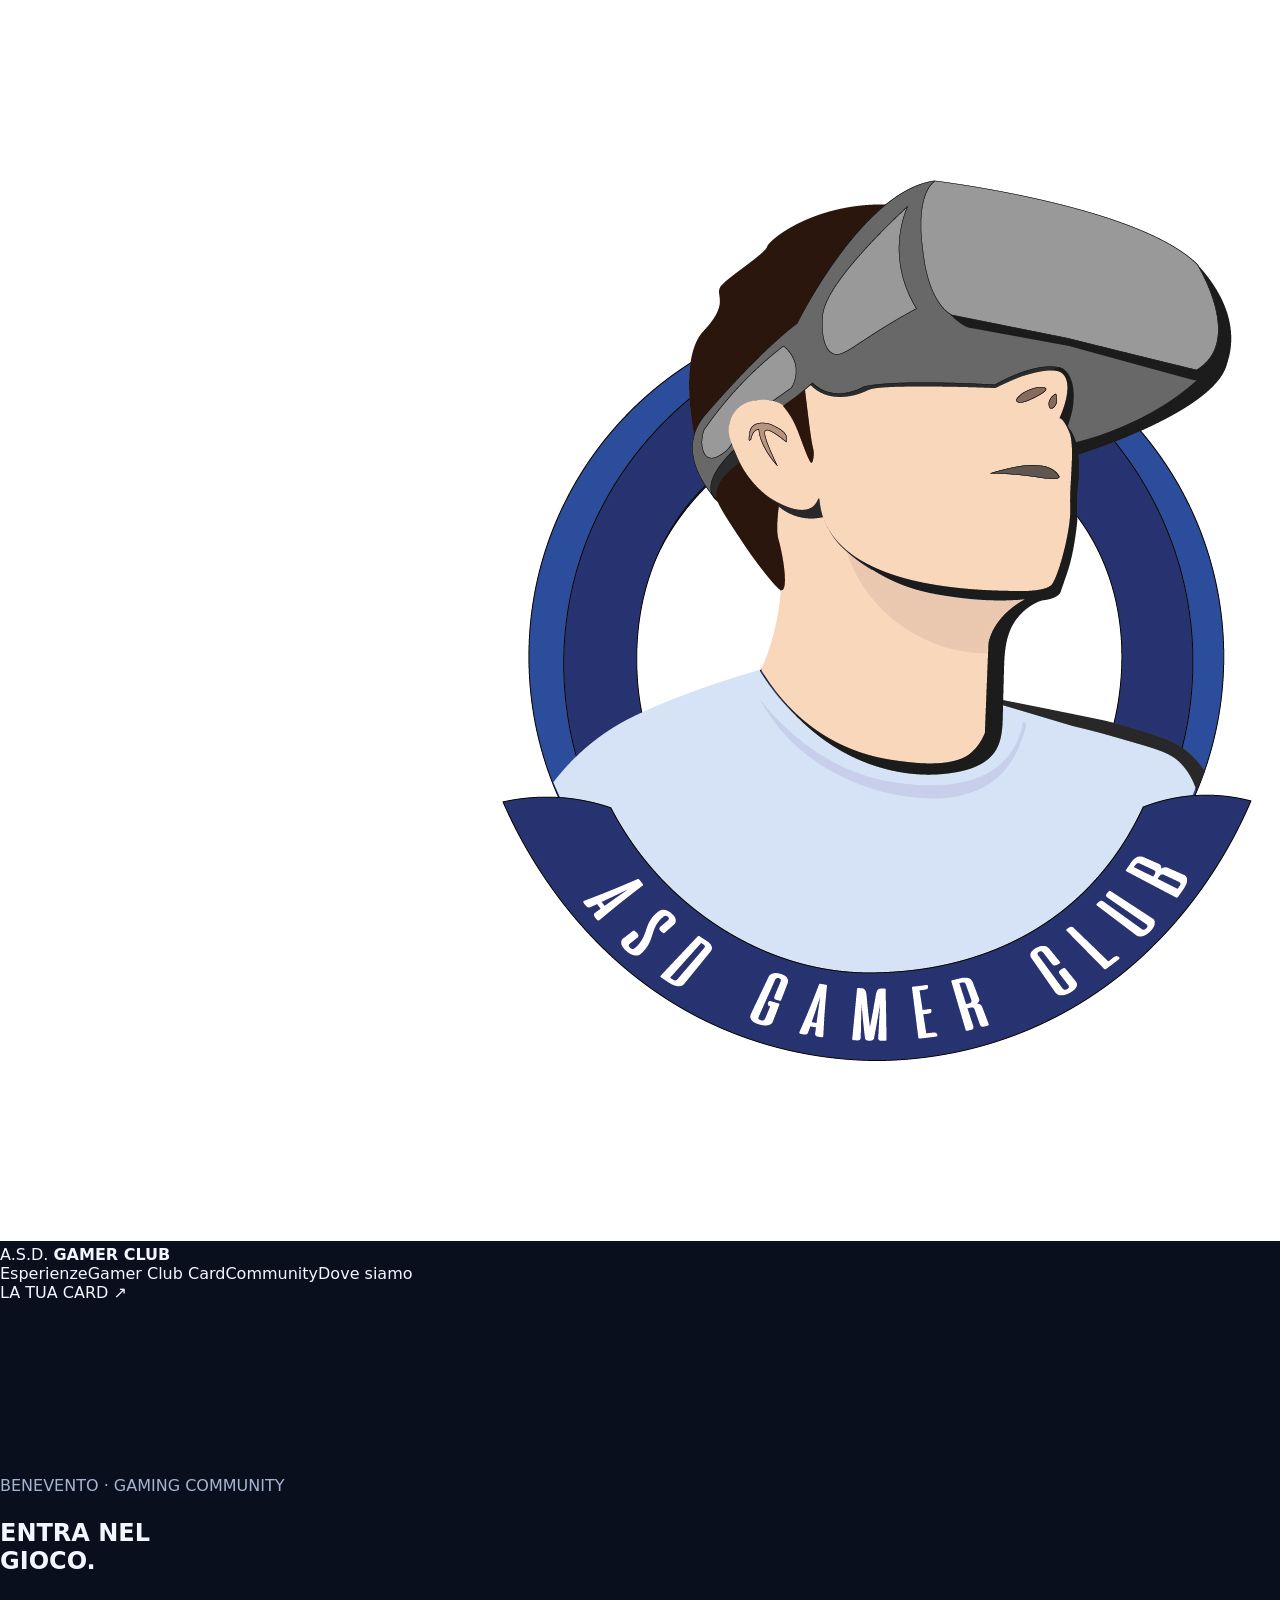
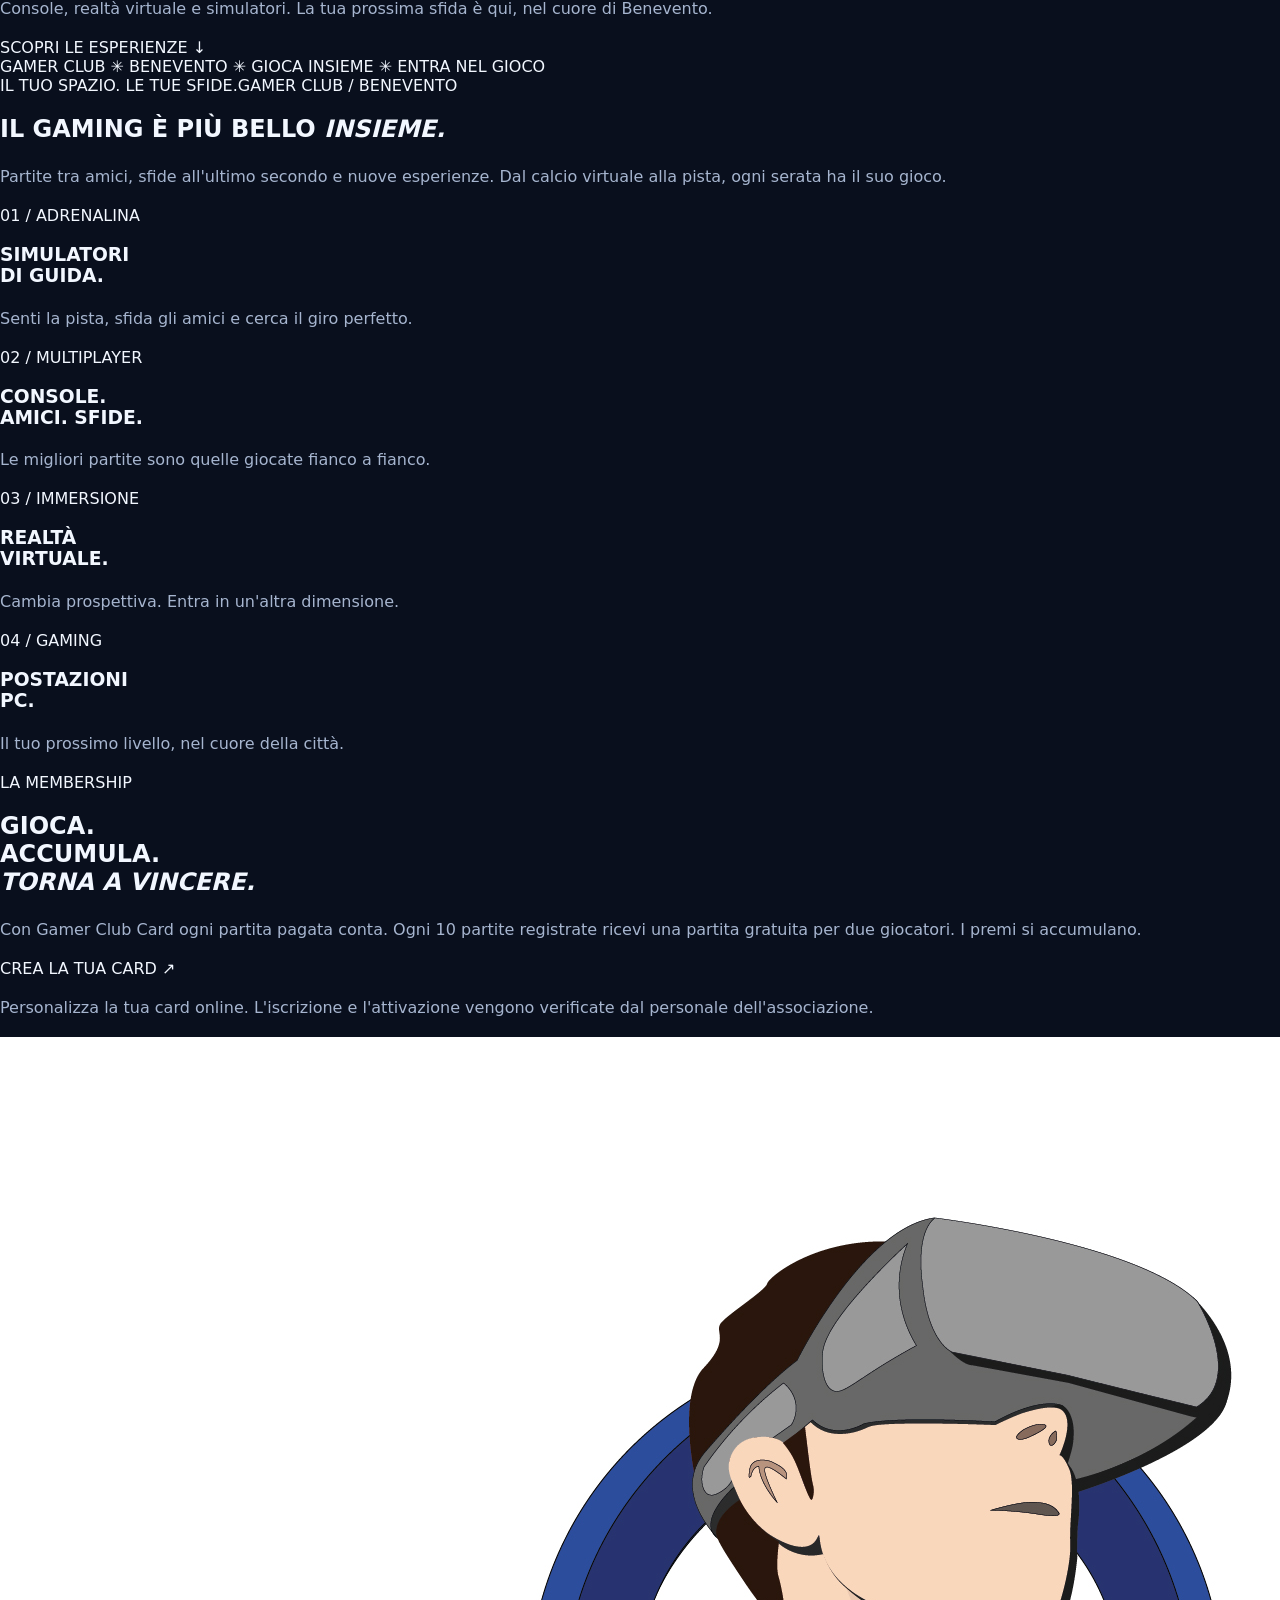
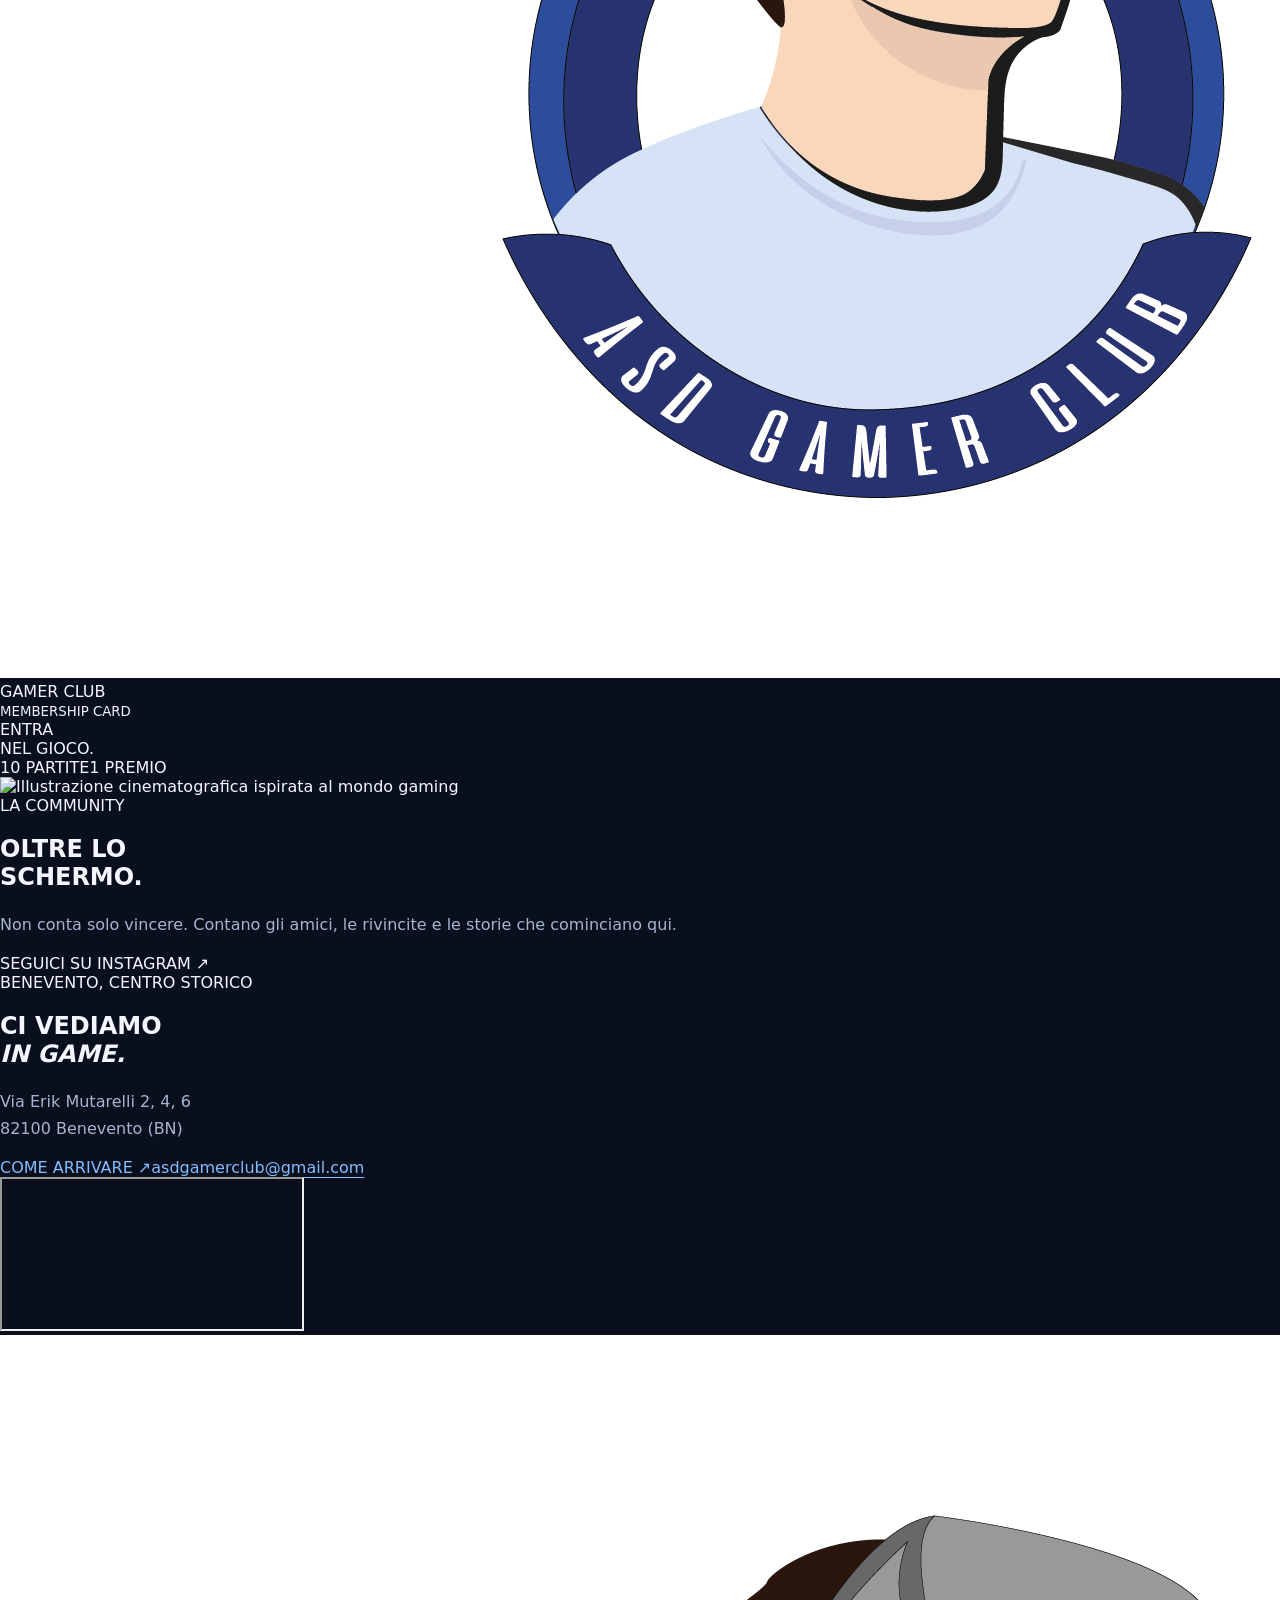
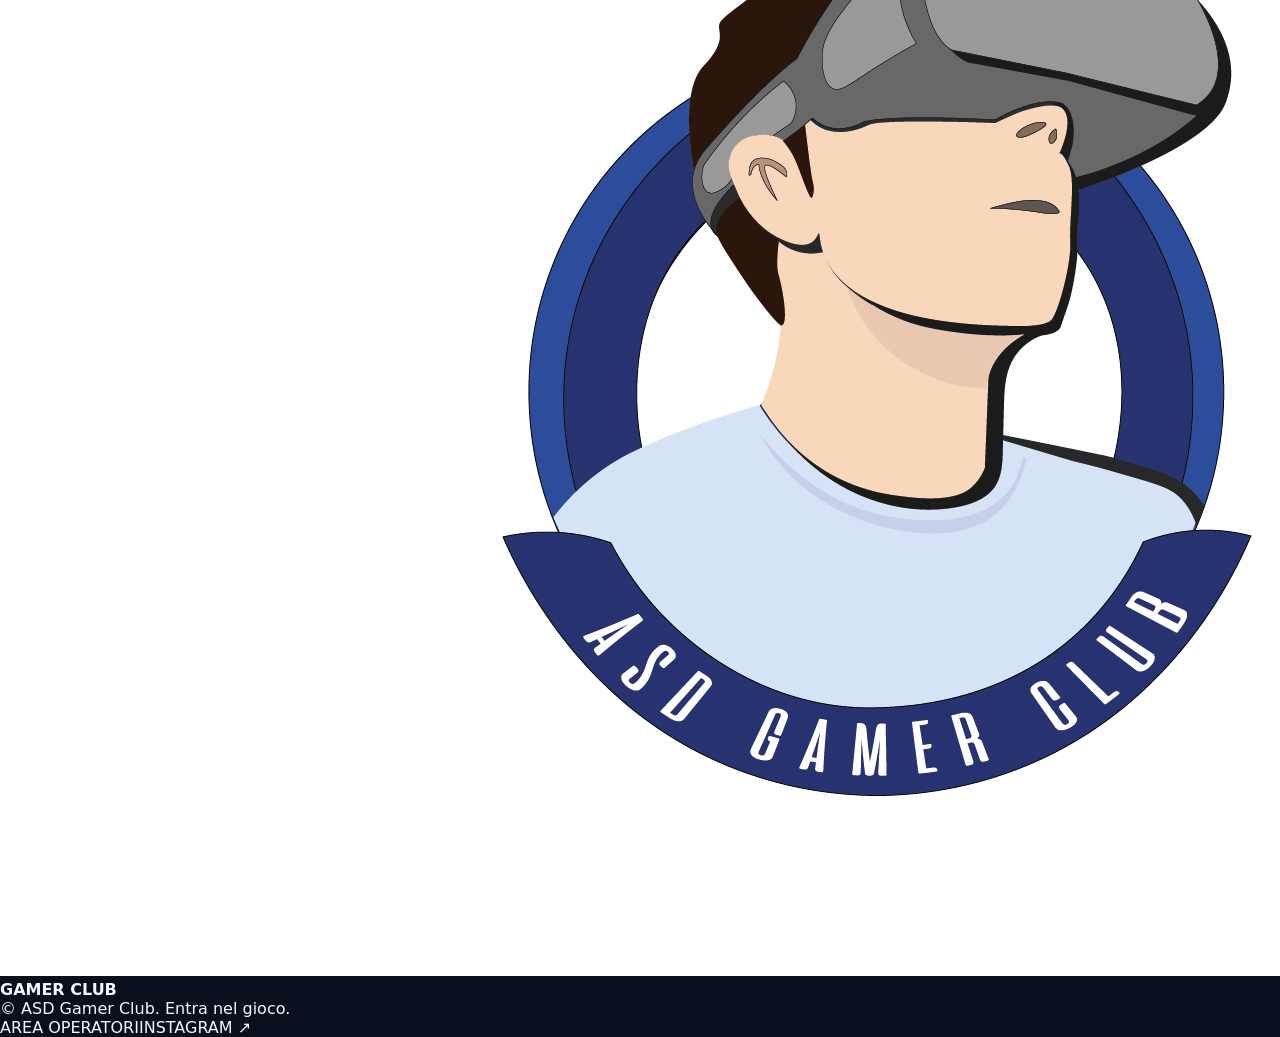
==== commit 244d0d80: "Trasferisci design Higgsfield al sito ufficiale su GitHub" ====
--- a/index.html
+++ b/index.html
@@ -1,8 +1,54 @@
 <!doctype html>
-<html lang="it"><head><meta charset="utf-8"><meta name="viewport" content="width=device-width,initial-scale=1"><meta name="theme-color" content="#10172b"><meta name="description" content="A.S.D. Gamer Club Benevento: console, realtà virtuale, simulatori e gaming. Entra nel gioco."><title>A.S.D. Gamer Club — Entra nel gioco</title><link rel="stylesheet" href="style.css"></head>
-<body><header class="top"><a class="brand" href="#home"><img class="nav-logo" src="LOGO%20PER%20INSTAGRAM.jpg" alt=""><span>A.S.D. <strong>GAMER CLUB</strong></span></a><nav><a href="#esperienze">Esperienze</a><a href="#card">La card</a><a href="iscrizione.html">Iscrizione</a><a href="#contatti">Contatti</a></nav></header>
-<main id="home"><section class="hero"><div><span class="eyebrow">BENEVENTO · GAMING COMMUNITY</span><h1>ENTRA<br><em>NEL GIOCO.</em></h1><p>Un luogo per sfidarsi, divertirsi e vivere il gaming insieme.</p><a href="#esperienze" class="button">SCOPRI LE ESPERIENZE</a></div><div class="visual gamer-logo-wrap"><div class="orb gamer-logo-orb"><span class="logo-fallback" aria-hidden="true">G</span><img class="gamer-logo-image" src="LOGO%20PER%20INSTAGRAM.jpg" alt="Logo ufficiale A.S.D. Gamer Club" onload="this.parentElement.classList.add('logo-loaded')" onerror="this.style.display='none'"></div></div></section>
-<section id="esperienze" class="section"><span class="eyebrow">LE NOSTRE ATTIVITÀ</span><h2>Si gioca insieme.</h2><div class="tiles"><article><span>01 / IMMERSIONE</span><h3>Realtà virtuale</h3><p>Esperienze immersive con visori VR.</p></article><article><span>02 / SFIDE</span><h3>Console multiplayer</h3><p>Partite e sfide con gli amici.</p></article><article><span>03 / VELOCITÀ</span><h3>Simulatori di guida</h3><p>Mettiti alla prova in pista.</p></article><article><span>04 / GAMING</span><h3>Postazioni PC</h3><p>Nuovi giochi e nuove sfide.</p></article></div></section>
-<section id="card" class="section cardarea"><div><span class="eyebrow">GAMER CLUB MEMBERSHIP</span><h2>GAMER CLUB <em>CARD</em></h2><p>La Gamer Club Card unisce la tua identità associativa al programma fedeltà dedicato ai soci.</p><div class="benefit"><strong>10</strong><span>partite registrate</span><b>→</b><strong>1</strong><span>partita gratuita per due giocatori</span></div><p class="disclaimer">Personalizza la tua card online; la richiesta e l’attivazione vengono completate con il personale del Gamer Club.</p><a class="button" href="iscrizione.html">CREA LA TUA CARD</a><p><a class="minor-cta" href="card.html">Scopri anche come funzionano punti e premi →</a></p></div><div class="pass"><small>A.S.D. GAMER CLUB</small><h3>MEMBER<br>PASS</h3><div class="passline"></div><span>ENTRA NEL GIOCO</span><footer>ENTRA NEL GIOCO</footer></div></section>
-<section id="contatti" class="section"><span class="eyebrow">DOVE SIAMO</span><h2>Nel cuore di Benevento.</h2><p><strong>Indirizzo:</strong> Via Erik Mutarelli 2, 4, 6 — 82100 Benevento (BN), Italia.</p><p><strong>E-mail:</strong> <a href="mailto:asdgamerclub@gmail.com">asdgamerclub@gmail.com</a></p><p><a href="https://www.google.com/maps/search/?api=1&query=Via+Erik+Mutarelli+2%2C+82100+Benevento" target="_blank" rel="noopener noreferrer">Indicazioni stradali</a></p><div class="social-links"><a href="https://www.instagram.com/asdgamerclub/" rel="noopener noreferrer" target="_blank">Instagram @asdgamerclub</a><a href="https://www.google.com/maps/search/?api=1&query=ASD+Gamer+Club+Via+Erik+Mutarelli+Benevento" rel="noopener noreferrer" target="_blank">Foto e posizione su Google Maps</a></div></section><section id="social" class="section social-section"><p class="eyebrow">DAL NOSTRO PROFILO</p><h2>Il Gamer Club, dal vivo.</h2><p>Scopri gli scatti, le storie e le novità pubblicati sul profilo ufficiale. Le immagini dei post sono visibili direttamente su Instagram; qui non ripubblichiamo automaticamente fotografie di persone senza verificarne disponibilità e autorizzazioni.</p><div class="social-showcase"><div class="social-preview"><img src="LOGO%20PER%20INSTAGRAM.jpg" alt="Logo A.S.D. Gamer Club"><div><small>INSTAGRAM</small><h3>@asdgamerclub</h3><p>Foto, reel e aggiornamenti della nostra community.</p><a class="button" href="https://www.instagram.com/asdgamerclub/" target="_blank" rel="noopener noreferrer">VEDI LE FOTO SU INSTAGRAM</a></div></div><div class="location-preview"><h3>Vieni a trovarci</h3><iframe title="Mappa della zona di A.S.D. Gamer Club, Benevento" loading="lazy" referrerpolicy="no-referrer-when-downgrade" src="https://www.google.com/maps?q=Via%20Erik%20Mutarelli%202%20Benevento%20Italia&amp;output=embed"></iframe><p>Via Erik Mutarelli 2, 4, 6 · Benevento</p></div></div></section></main>
-<footer class="bottom"><span>© <span id="year"></span> A.S.D. Gamer Club</span><span>A.S.D. Gamer Club · Benevento</span></footer><script>document.getElementById('year').textContent=new Date().getFullYear()</script></body></html>+<html lang="it">
+<head>
+<meta charset="utf-8"><meta name="viewport" content="width=device-width, initial-scale=1">
+<meta name="theme-color" content="#09101b">
+<meta name="description" content="A.S.D. Gamer Club a Benevento. Console multiplayer, realtà virtuale, simulatori di guida e Gamer Club Card. Entra nel gioco.">
+<meta property="og:title" content="ASD Gamer Club | Entra nel gioco">
+<meta property="og:description" content="Console, VR, simulatori e gaming nel cuore di Benevento.">
+<meta property="og:image" content="https://d8j0ntlcm91z4.cloudfront.net/user_3MHy3Bu8YXZ5pOONRnridwlteOE/hf_20261119_101501_fb47f8c8-a332-47dd-a5bf-1857743e4530.png">
+<title>ASD Gamer Club | Entra nel gioco</title>
+<link rel="icon" href="LOGO%20PER%20INSTAGRAM.jpg">
+<link rel="stylesheet" href="style.css?v=cinema20261119">
+<script src="cinema.js?v=cinema20261119" defer></script>
+</head>
+<body>
+<main class="gc-site">
+<header class="gc-nav">
+<a class="gc-brand" href="#inizio" aria-label="A.S.D. Gamer Club, inizio"><img src="LOGO%20PER%20INSTAGRAM.jpg" alt="Logo ASD Gamer Club"><span>A.S.D. <strong>GAMER CLUB</strong></span></a>
+<nav aria-label="Navigazione principale"><a href="#esperienze">Esperienze</a><a href="#card">Gamer Club Card</a><a href="#community">Community</a><a href="#contatti">Dove siamo</a></nav>
+<a class="gc-nav-join" href="#card">LA TUA CARD <span aria-hidden="true">↗</span></a>
+</header>
+<section class="gc-hero" id="inizio" aria-label="Entra nel gioco">
+<div class="gc-hero-stage">
+  <video id="cinema-video" muted playsinline preload="metadata" poster="https://d8j0ntlcm91z4.cloudfront.net/user_3MHy3Bu8YXZ5pOONRnridwlteOE/hf_20261119_101501_fb47f8c8-a332-47dd-a5bf-1857743e4530.png" aria-hidden="true">
+    <source src="https://d8j0ntlcm91z4.cloudfront.net/user_3MHy3Bu8YXZ5pOONRnridwlteOE/hf_20261119_101433_7e586f42-4377-42ab-bec8-3deee7a8cf63.mp4" type="video/mp4">
+  </video>
+  <div class="gc-hero-shade"></div>
+  <div class="gc-hero-text">
+    <p class="gc-hero-kicker">BENEVENTO · GAMING COMMUNITY</p>
+    <h1>ENTRA NEL<br>GIOCO.</h1>
+    <p>Console, realtà virtuale e simulatori. La tua prossima sfida è qui, nel cuore di Benevento.</p>
+    <a class="gc-hero-jump" href="#esperienze">SCOPRI LE ESPERIENZE <span aria-hidden="true">↓</span></a>
+  </div>
+  <div class="gc-progress" aria-hidden="true"><span id="cinema-progress"></span></div>
+</div>
+</section>
+<div class="gc-marquee" aria-label="Gamer Club Benevento"><span>GAMER CLUB <b>✳</b> BENEVENTO <b>✳</b> GIOCA INSIEME <b>✳</b> ENTRA NEL GIOCO</span></div>
+<section class="gc-intro" id="esperienze"><div class="gc-intro-top"><span>IL TUO SPAZIO. LE TUE SFIDE.</span><span>GAMER CLUB / BENEVENTO</span></div><h2>IL GAMING È PIÙ BELLO <em>INSIEME.</em></h2><p>Partite tra amici, sfide all'ultimo secondo e nuove esperienze. Dal calcio virtuale alla pista, ogni serata ha il suo gioco.</p></section>
+<section class="gc-experiences" aria-label="Le nostre esperienze">
+<article class="gc-feature gc-feature-big"><div class="gc-feature-img gc-racing" role="img" aria-label="Simulatore di guida in una sala gaming"></div><div class="gc-feature-copy"><span>01 / ADRENALINA</span><h3>SIMULATORI<br>DI GUIDA.</h3><p>Senti la pista, sfida gli amici e cerca il giro perfetto.</p></div></article>
+<article class="gc-feature gc-feature-console"><div class="gc-feature-img gc-console" role="img" aria-label="Console e postazioni multiplayer in una sala gaming"></div><div class="gc-feature-copy"><span>02 / MULTIPLAYER</span><h3>CONSOLE.<br>AMICI. SFIDE.</h3><p>Le migliori partite sono quelle giocate fianco a fianco.</p></div></article>
+<article class="gc-feature gc-feature-vr"><div class="gc-feature-img gc-vr" role="img" aria-label="Area dedicata alla realtà virtuale"></div><div class="gc-feature-copy"><span>03 / IMMERSIONE</span><h3>REALTÀ<br>VIRTUALE.</h3><p>Cambia prospettiva. Entra in un'altra dimensione.</p></div></article>
+<article class="gc-feature gc-feature-pc"><div class="gc-feature-copy"><span>04 / GAMING</span><h3>POSTAZIONI<br>PC.</h3><p>Il tuo prossimo livello, nel cuore della città.</p></div></article>
+</section>
+<section class="gc-card-section" id="card"><div class="gc-card-copy"><span class="gc-kicker">LA MEMBERSHIP</span><h2>GIOCA.<br>ACCUMULA.<br><em>TORNA A VINCERE.</em></h2><p>Con Gamer Club Card ogni partita pagata conta. Ogni 10 partite registrate ricevi una partita gratuita per due giocatori. I premi si accumulano.</p>
+<a class="gc-card-cta" href="iscrizione.html">CREA LA TUA CARD <span>↗</span></a>
+<p class="gc-card-footnote">Personalizza la tua card online. L'iscrizione e l'attivazione vengono verificate dal personale dell'associazione.</p></div>
+<div class="gc-pass-wrap"><div class="gc-pass"><div class="gc-pass-head"><img src="LOGO%20PER%20INSTAGRAM.jpg" alt=""><span>GAMER CLUB<br><small>MEMBERSHIP CARD</small></span></div><div class="gc-pass-title">ENTRA<br>NEL GIOCO.</div><div class="gc-pass-bottom"><span>10 PARTITE</span><span>1 PREMIO</span></div></div></div>
+</section>
+<section class="gc-community" id="community"><div class="gc-community-photo"><img src="https://d8j0ntlcm91z4.cloudfront.net/user_3MHy3Bu8YXZ5pOONRnridwlteOE/hf_20261119_101501_fb47f8c8-a332-47dd-a5bf-1857743e4530.png" alt="Illustrazione cinematografica ispirata al mondo gaming" loading="lazy"></div><div class="gc-community-text"><span>LA COMMUNITY</span><h2>OLTRE LO<br>SCHERMO.</h2><p>Non conta solo vincere. Contano gli amici, le rivincite e le storie che cominciano qui.</p><a href="https://www.instagram.com/asdgamerclub/" target="_blank" rel="noopener noreferrer" class="gc-social-cta">SEGUICI SU INSTAGRAM <span>↗</span></a></div></section>
+<section class="gc-contact" id="contatti"><div class="gc-contact-copy"><span>BENEVENTO, CENTRO STORICO</span><h2>CI VEDIAMO<br><em>IN GAME.</em></h2><p>Via Erik Mutarelli 2, 4, 6<br>82100 Benevento (BN)</p><a class="gc-directions" href="https://www.google.com/maps/search/?api=1&amp;query=Via+Erik+Mutarelli+2%2C+82100+Benevento" target="_blank" rel="noopener noreferrer">COME ARRIVARE <span>↗</span></a><a class="gc-email" href="mailto:asdgamerclub@gmail.com">asdgamerclub@gmail.com</a></div><div class="gc-map"><iframe title="Mappa Gamer Club a Benevento" loading="lazy" src="https://www.google.com/maps?q=Via%20Erik%20Mutarelli%202%20Benevento%20Italia&amp;output=embed"></iframe></div></section>
+<footer class="gc-footer"><div class="gc-footer-logo"><img src="LOGO%20PER%20INSTAGRAM.jpg" alt=""><b>GAMER CLUB</b></div><span>© <span id="year"></span> ASD Gamer Club. Entra nel gioco.</span><div><a href="admin.html">AREA OPERATORI</a><a href="https://www.instagram.com/asdgamerclub/" target="_blank" rel="noopener noreferrer">INSTAGRAM ↗</a></div></footer>
+</main>
+</body></html>
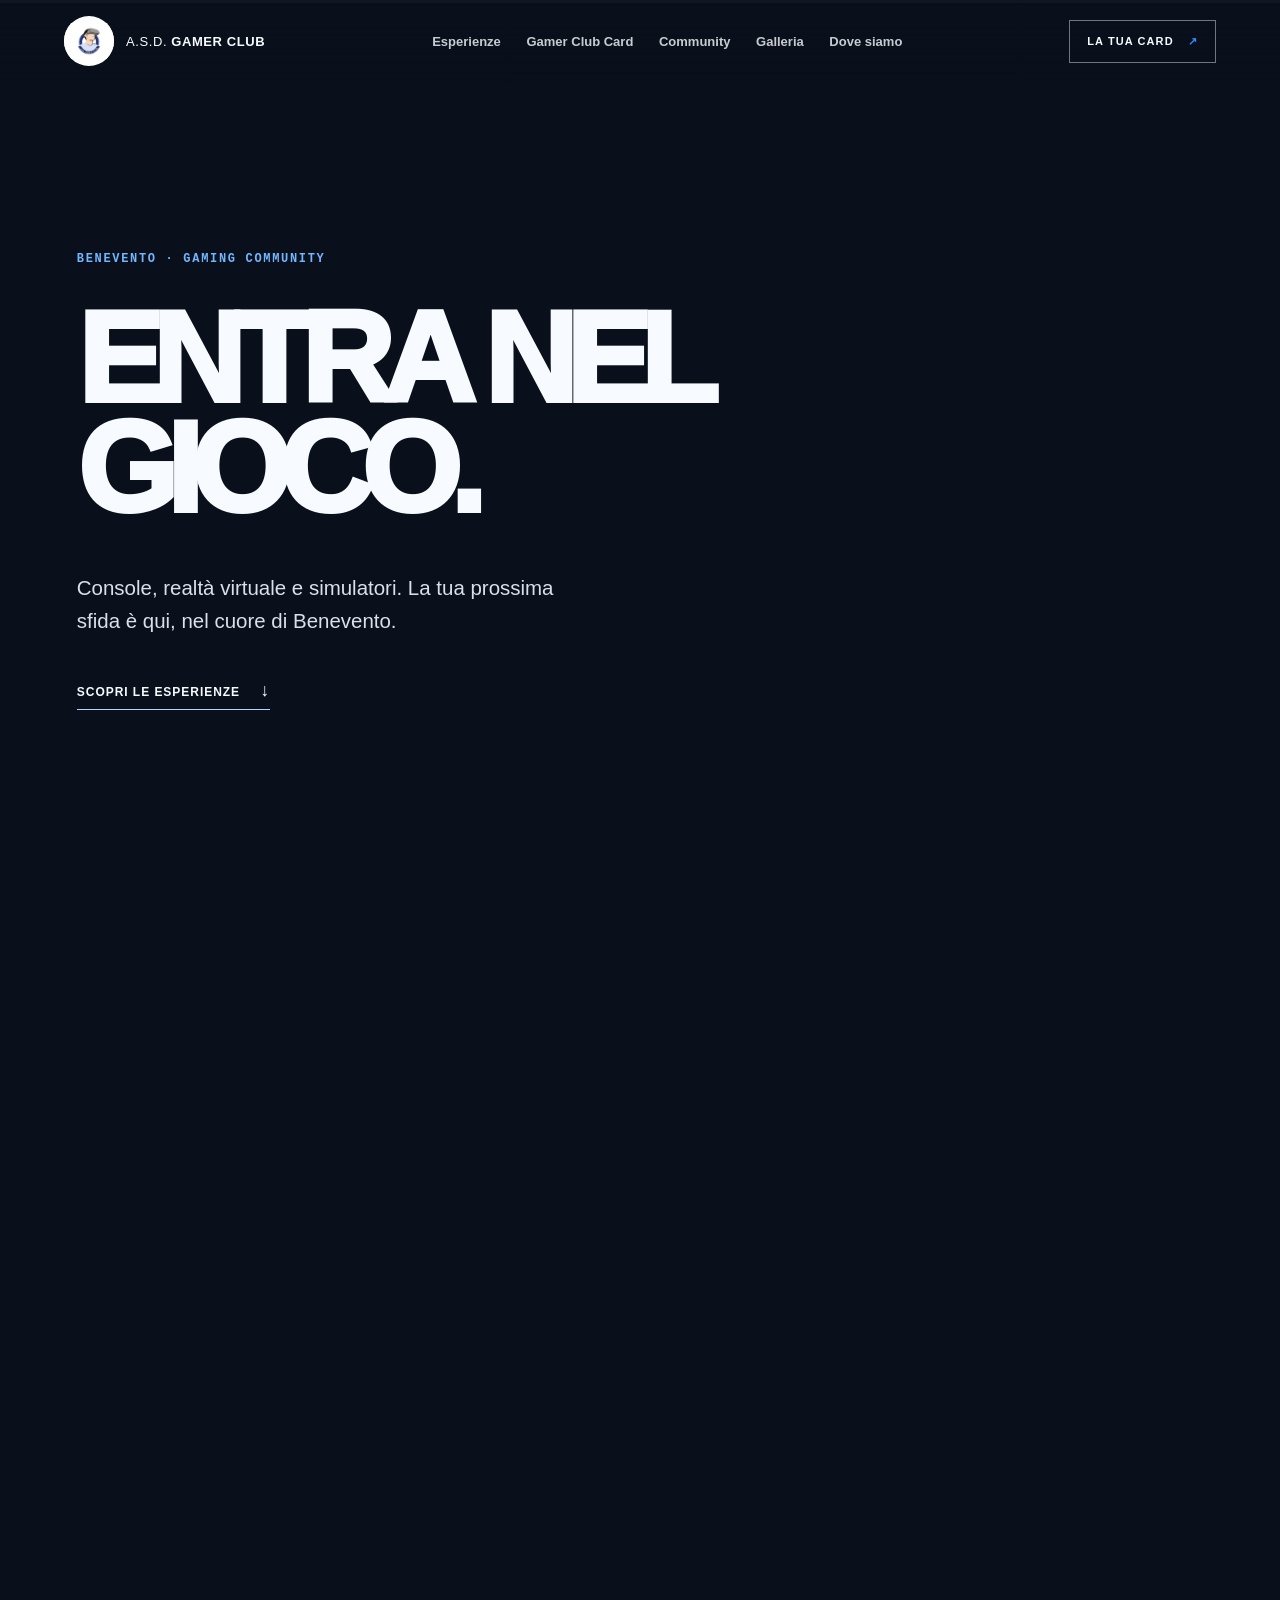
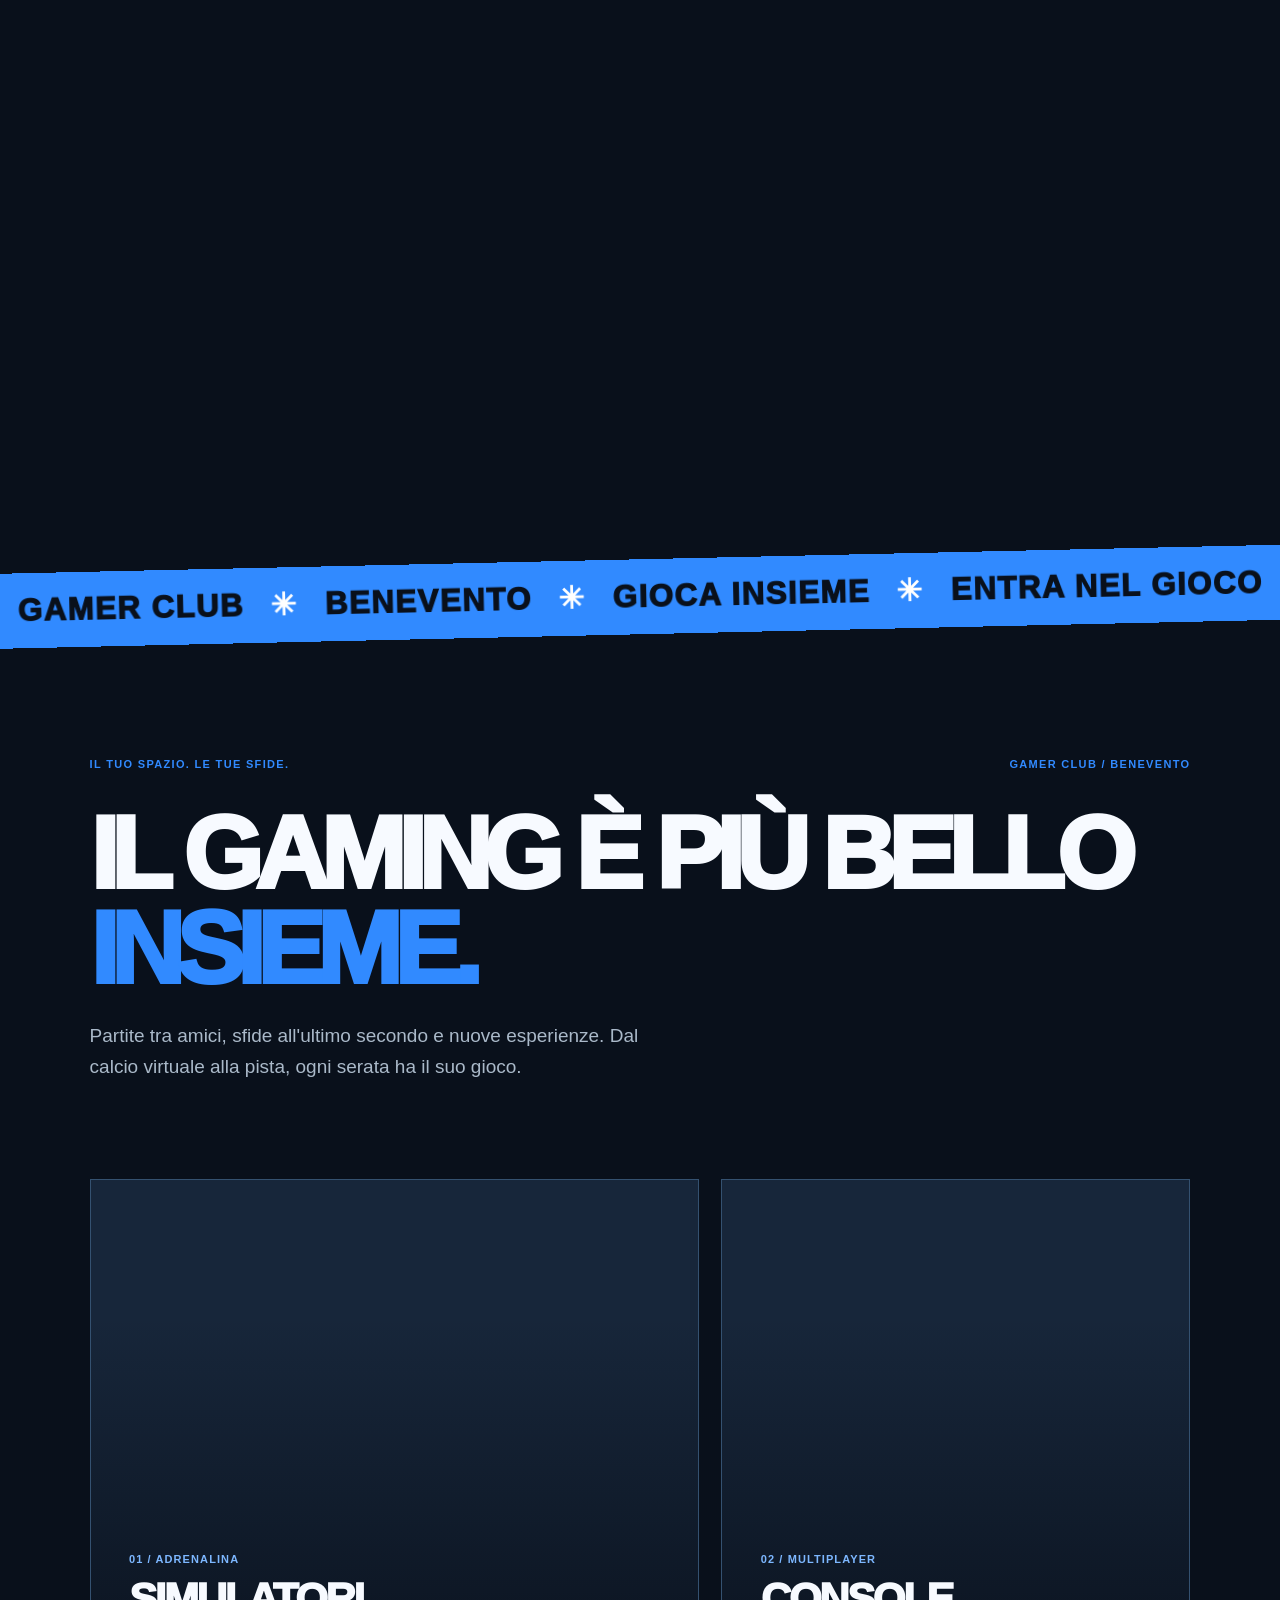
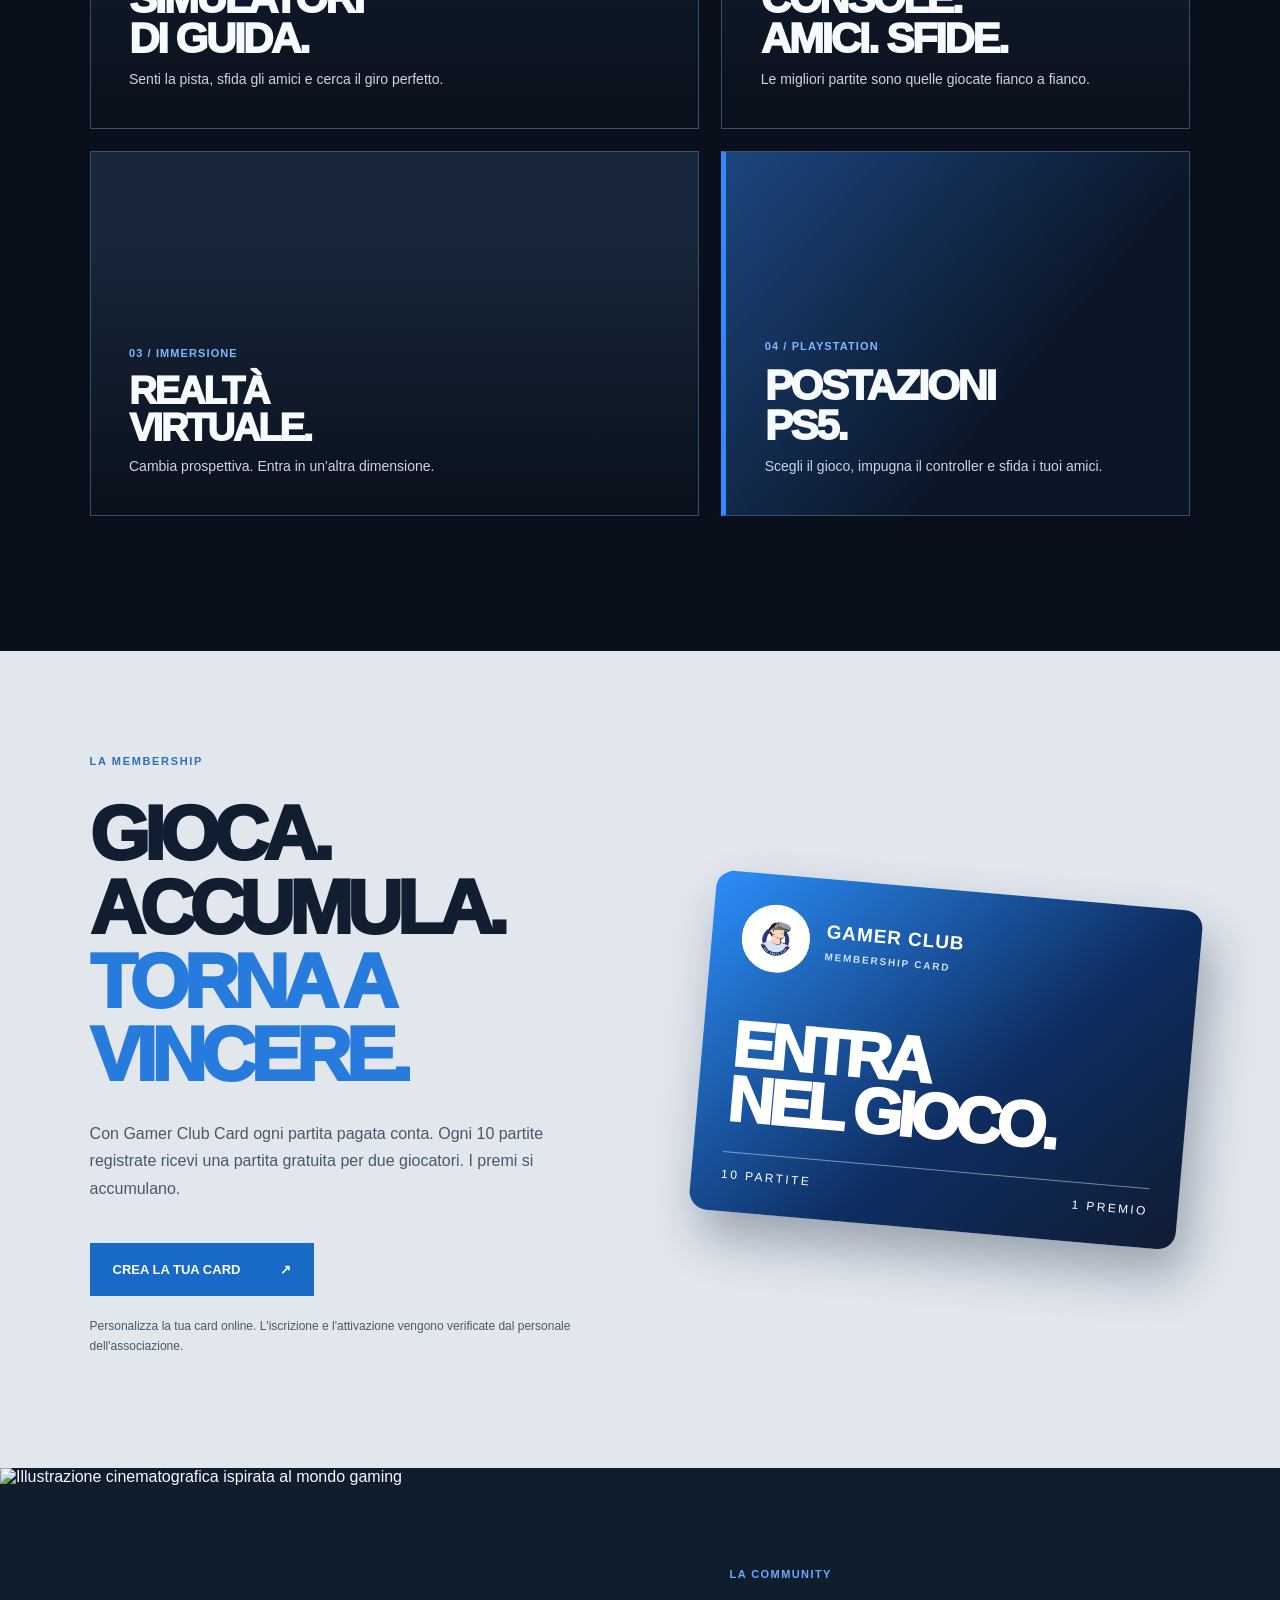
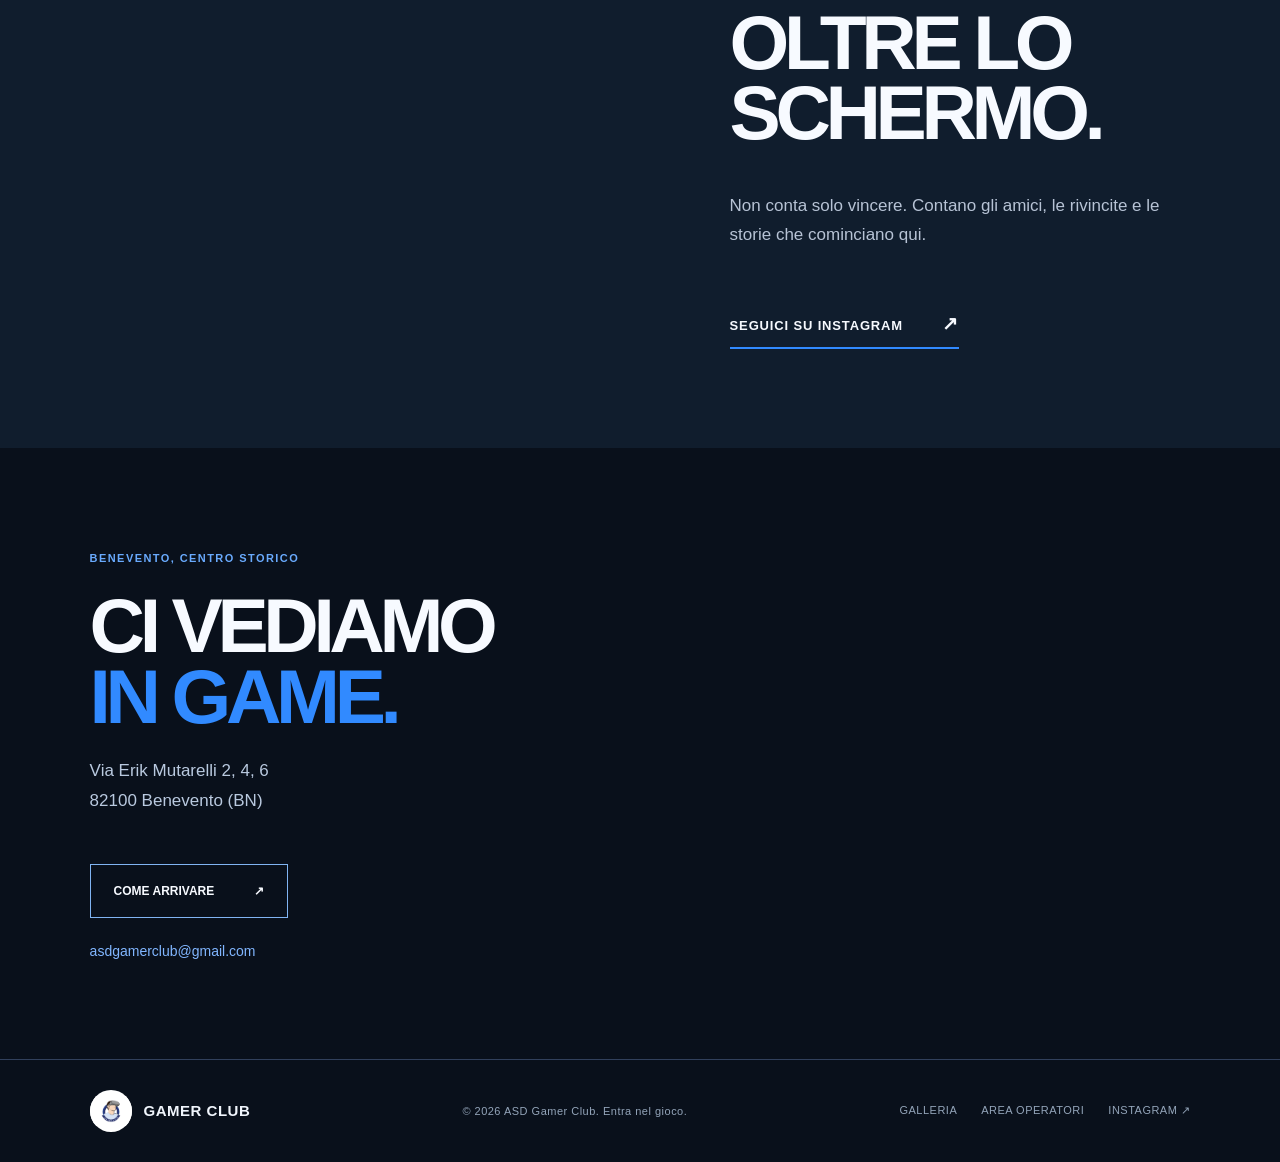
==== commit 8d848e99: "Aggiungi foto VR, postazioni PS5 e galleria moderata" ====
--- a/index.html
+++ b/index.html
@@ -16,7 +16,7 @@
 <main class="gc-site">
 <header class="gc-nav">
 <a class="gc-brand" href="#inizio" aria-label="A.S.D. Gamer Club, inizio"><img src="LOGO%20PER%20INSTAGRAM.jpg" alt="Logo ASD Gamer Club"><span>A.S.D. <strong>GAMER CLUB</strong></span></a>
-<nav aria-label="Navigazione principale"><a href="#esperienze">Esperienze</a><a href="#card">Gamer Club Card</a><a href="#community">Community</a><a href="#contatti">Dove siamo</a></nav>
+<nav aria-label="Navigazione principale"><a href="#esperienze">Esperienze</a><a href="#card">Gamer Club Card</a><a href="#community">Community</a><a href="galleria.html">Galleria</a><a href="#contatti">Dove siamo</a></nav>
 <a class="gc-nav-join" href="#card">LA TUA CARD <span aria-hidden="true">↗</span></a>
 </header>
 <section class="gc-hero" id="inizio" aria-label="Entra nel gioco">
@@ -40,7 +40,7 @@
 <article class="gc-feature gc-feature-big"><div class="gc-feature-img gc-racing" role="img" aria-label="Simulatore di guida in una sala gaming"></div><div class="gc-feature-copy"><span>01 / ADRENALINA</span><h3>SIMULATORI<br>DI GUIDA.</h3><p>Senti la pista, sfida gli amici e cerca il giro perfetto.</p></div></article>
 <article class="gc-feature gc-feature-console"><div class="gc-feature-img gc-console" role="img" aria-label="Console e postazioni multiplayer in una sala gaming"></div><div class="gc-feature-copy"><span>02 / MULTIPLAYER</span><h3>CONSOLE.<br>AMICI. SFIDE.</h3><p>Le migliori partite sono quelle giocate fianco a fianco.</p></div></article>
 <article class="gc-feature gc-feature-vr"><div class="gc-feature-img gc-vr" role="img" aria-label="Area dedicata alla realtà virtuale"></div><div class="gc-feature-copy"><span>03 / IMMERSIONE</span><h3>REALTÀ<br>VIRTUALE.</h3><p>Cambia prospettiva. Entra in un'altra dimensione.</p></div></article>
-<article class="gc-feature gc-feature-pc"><div class="gc-feature-copy"><span>04 / GAMING</span><h3>POSTAZIONI<br>PC.</h3><p>Il tuo prossimo livello, nel cuore della città.</p></div></article>
+<article class="gc-feature gc-feature-pc"><div class="gc-feature-img gc-ps5" role="img" aria-label="Tre postazioni PlayStation 5 in una sala gaming"></div><div class="gc-feature-copy"><span>04 / PLAYSTATION</span><h3>POSTAZIONI<br>PS5.</h3><p>Scegli il gioco, impugna il controller e sfida i tuoi amici.</p></div></article>
 </section>
 <section class="gc-card-section" id="card"><div class="gc-card-copy"><span class="gc-kicker">LA MEMBERSHIP</span><h2>GIOCA.<br>ACCUMULA.<br><em>TORNA A VINCERE.</em></h2><p>Con Gamer Club Card ogni partita pagata conta. Ogni 10 partite registrate ricevi una partita gratuita per due giocatori. I premi si accumulano.</p>
 <a class="gc-card-cta" href="iscrizione.html">CREA LA TUA CARD <span>↗</span></a>
@@ -49,6 +49,6 @@
 </section>
 <section class="gc-community" id="community"><div class="gc-community-photo"><img src="https://d8j0ntlcm91z4.cloudfront.net/user_3MHy3Bu8YXZ5pOONRnridwlteOE/hf_20261119_101501_fb47f8c8-a332-47dd-a5bf-1857743e4530.png" alt="Illustrazione cinematografica ispirata al mondo gaming" loading="lazy"></div><div class="gc-community-text"><span>LA COMMUNITY</span><h2>OLTRE LO<br>SCHERMO.</h2><p>Non conta solo vincere. Contano gli amici, le rivincite e le storie che cominciano qui.</p><a href="https://www.instagram.com/asdgamerclub/" target="_blank" rel="noopener noreferrer" class="gc-social-cta">SEGUICI SU INSTAGRAM <span>↗</span></a></div></section>
 <section class="gc-contact" id="contatti"><div class="gc-contact-copy"><span>BENEVENTO, CENTRO STORICO</span><h2>CI VEDIAMO<br><em>IN GAME.</em></h2><p>Via Erik Mutarelli 2, 4, 6<br>82100 Benevento (BN)</p><a class="gc-directions" href="https://www.google.com/maps/search/?api=1&amp;query=Via+Erik+Mutarelli+2%2C+82100+Benevento" target="_blank" rel="noopener noreferrer">COME ARRIVARE <span>↗</span></a><a class="gc-email" href="mailto:asdgamerclub@gmail.com">asdgamerclub@gmail.com</a></div><div class="gc-map"><iframe title="Mappa Gamer Club a Benevento" loading="lazy" src="https://www.google.com/maps?q=Via%20Erik%20Mutarelli%202%20Benevento%20Italia&amp;output=embed"></iframe></div></section>
-<footer class="gc-footer"><div class="gc-footer-logo"><img src="LOGO%20PER%20INSTAGRAM.jpg" alt=""><b>GAMER CLUB</b></div><span>© <span id="year"></span> ASD Gamer Club. Entra nel gioco.</span><div><a href="admin.html">AREA OPERATORI</a><a href="https://www.instagram.com/asdgamerclub/" target="_blank" rel="noopener noreferrer">INSTAGRAM ↗</a></div></footer>
+<footer class="gc-footer"><div class="gc-footer-logo"><img src="LOGO%20PER%20INSTAGRAM.jpg" alt=""><b>GAMER CLUB</b></div><span>© <span id="year"></span> ASD Gamer Club. Entra nel gioco.</span><div><a href="galleria.html">GALLERIA</a><a href="admin.html">AREA OPERATORI</a><a href="https://www.instagram.com/asdgamerclub/" target="_blank" rel="noopener noreferrer">INSTAGRAM ↗</a></div></footer>
 </main>
 </body></html>
--- a/style.css
+++ b/style.css
@@ -1,13 +1,2 @@
-:root{color-scheme:dark;--bg:#090f1d;--panel:#111d32;--line:#263751;--text:#f2f7ff;--muted:#a6b5cf;--blue:#2788ff}*{box-sizing:border-box}html{scroll-behavior:smooth}body{margin:0;background:var(--bg);color:var(--text);font-family:system-ui,-apple-system,Segoe UI,Arial,sans-serif}a{color:inherit;text-decoration:none}.top{display:flex;justify-content:space-between;align-items:center;padding:20px clamp(20px,6vw,90px);border-bottom:1px solid #23314b;gap:15px}.brand{display:flex;align-items:center;gap:11px;font-size:14px;letter-spacing:.08em}.logo{display:grid;place-items:center;width:39px;height:39px;background:var(--blue);border-radius:12px;font-weight:900;font-size:23px}.top nav{display:flex;gap:26px;font-size:13px;color:#c4d5ef}.top a:hover{color:#71bbff}.hero{display:grid;grid-template-columns:1.2fr .8fr;max-width:1300px;margin:auto;min-height:570px;padding:95px clamp(20px,7vw,100px);align-items:center;gap:20px;overflow:hidden}.eyebrow{font-size:12px;letter-spacing:.2em;color:#5fadff;font-weight:900}.hero h1{font-size:clamp(62px,8.5vw,120px);line-height:.92;letter-spacing:-.077em;margin:29px 0}.hero h1 em,.cardarea h2 em{font-style:normal;color:var(--blue)}p{color:var(--muted);line-height:1.7}.hero p{font-size:19px;max-width:490px}.button{display:inline-block;padding:16px 21px;margin-top:25px;background:var(--blue);border-radius:10px;font-size:13px;font-weight:800;letter-spacing:.03em}.button:hover{background:#4ba1ff}.visual{min-height:320px;display:grid;place-items:center;position:relative}.orb{display:grid;place-items:center;width:min(29vw,330px);height:min(29vw,330px);border:2px solid #4589ff6f;border-radius:50%;background:radial-gradient(circle at 40% 35%,#2a5ba9,#111d36 68%);box-shadow:0 0 80px #2674ff35}.orb span{font-size:clamp(80px,10vw,145px);filter:drop-shadow(0 15px 20px #030b1a)}.tag{position:absolute;border:1px solid #438ee0;padding:11px 18px;border-radius:8px;background:#142d54;color:#98c9ff;letter-spacing:.16em;font-weight:800}.one{right:0;bottom:17%}.two{left:0;top:16%}.section{max-width:1230px;margin:0 auto;padding:85px clamp(20px,6vw,70px)}.section h2{font-size:clamp(37px,5vw,63px);letter-spacing:-.055em;margin:15px 0 36px;line-height:1.1}.tiles{display:grid;grid-template-columns:repeat(4,1fr);gap:16px}.tiles article{border:1px solid var(--line);border-radius:18px;background:var(--panel);min-height:245px;padding:25px}.tiles article>span{font-size:10px;color:#60a5f5;letter-spacing:.12em;font-weight:800}.tiles h3{margin:65px 0 9px;font-size:21px}.tiles p{font-size:14px;margin:0}.cardarea{display:grid;grid-template-columns:1.3fr .7fr;gap:60px;align-items:center;border-top:1px solid var(--line)}.cardarea>div>p{max-width:600px}.benefit{display:flex;align-items:center;flex-wrap:wrap;gap:13px;margin:30px 0}.benefit strong{color:#5aaaff;font-size:51px}.benefit span{font-size:13px;max-width:125px}.benefit b{color:#607eab;font-size:24px}.disclaimer{color:#899bb5;font-size:12px!important}.pass{height:380px;max-width:330px;border-radius:20px;padding:28px;display:flex;flex-direction:column;background:linear-gradient(145deg,#278bff,#122342 67%,#475f82);box-shadow:0 22px 60px #0009;transform:rotate(2deg)}.pass small{font-size:12px;letter-spacing:.08em;font-weight:800}.pass h3{font-size:38px;line-height:1;letter-spacing:-.07em;margin:45px 0 30px}.passline{height:1px;background:#aacaff80}.pass>span{font-size:11px;letter-spacing:.12em;margin-top:20px}.pass footer{margin-top:auto;font-size:11px;opacity:.7}.bottom{padding:27px clamp(20px,6vw,90px);border-top:1px solid var(--line);display:flex;justify-content:space-between;flex-wrap:wrap;gap:15px;font-size:12px;color:#90a3c2}@media(max-width:900px){.hero,.cardarea{grid-template-columns:1fr}.hero{padding-top:70px;padding-bottom:40px}.visual{min-height:280px}.orb{width:260px;height:260px}.tiles{grid-template-columns:repeat(2,1fr)}.cardarea{gap:35px}}@media(max-width:520px){.top{flex-wrap:wrap}.top nav{gap:15px;font-size:11px}.hero h1{font-size:66px}.tiles{grid-template-columns:1fr}.tiles article{min-height:170px}.tiles h3{margin-top:35px}.section{padding-top:65px;padding-bottom:65px}.hero p{font-size:16px}}
-/* Logo ufficiale nella sezione principale: caricare logo-gamer-club.png nella cartella principale. */
-.gamer-logo-orb{position:relative;overflow:hidden;display:grid;place-items:center;border-radius:50%;}
-.logo-fallback{font-size:clamp(100px,13vw,180px);line-height:1;font-weight:950;color:#d8e8ff;text-shadow:0 0 28px #2585ff;}
-.gamer-logo-image{position:absolute;inset:0;width:100%;height:100%;object-fit:contain;display:block;}
-.gamer-logo-orb.logo-loaded .logo-fallback{display:none;}
-
-/* Identità visiva e link email */
-#contatti a{color:#82bdff;text-decoration:underline;text-underline-offset:4px}
-.gamer-logo-orb{background:white;box-shadow:0 0 80px #2674ff42}
-.gamer-logo-image{border-radius:50%;}
-
-.nav-logo{width:39px;height:39px;object-fit:contain;background:white;border-radius:50%}.top nav{flex-wrap:wrap}.minor-cta{color:#80beff;text-decoration:underline;text-underline-offset:4px;font-size:13px}.social-links{display:flex;flex-wrap:wrap;gap:13px;margin-top:26px}.social-links a{color:#93c4ff;border:1px solid #45618a;padding:13px 16px;border-radius:10px;font-size:13px;text-decoration:none!important}.social-section{border-top:1px solid var(--line)}.social-section>p:not(.eyebrow){max-width:740px}.social-showcase{display:grid;grid-template-columns:1fr 1fr;gap:20px;margin-top:35px}.social-preview,.location-preview{background:#131e33;border:1px solid #2c405e;border-radius:17px;padding:24px;min-height:335px}.social-preview{display:flex;align-items:center;gap:22px}.social-preview img{width:145px;height:145px;flex:0 0 auto;object-fit:contain;border-radius:50%;background:white}.social-preview small{color:#71b6ff;letter-spacing:.12em}.social-preview h3,.location-preview h3{font-size:24px;margin:12px 0}.social-preview p{font-size:13px}.social-preview .button{font-size:11px;padding:13px 15px}.location-preview iframe{border:0;border-radius:9px;width:100%;height:220px}.location-preview p{font-size:12px}@media(max-width:900px){.social-showcase{grid-template-columns:1fr}}@media(max-width:520px){.social-preview{flex-direction:column;text-align:center}.social-preview img{width:125px;height:125px}}
+.gc-site{--gc-dark:#09101b;--gc-graphite:#151c2a;--gc-steel:#d9e0ec;--gc-blue:#318aff;color:#f7faff;background:var(--gc-dark);font-family:Arial,Helvetica,sans-serif;overflow:hidden}.gc-site *{box-sizing:border-box}.gc-site a{color:inherit;text-decoration:none}.gc-nav{position:absolute;z-index:20;top:0;left:0;right:0;height:82px;display:flex;align-items:center;justify-content:space-between;gap:24px;padding:0 clamp(22px,5vw,90px);background:linear-gradient(#09101bdf,#09101b10)}.gc-brand{display:flex;align-items:center;gap:12px;white-space:nowrap;font-size:13px;letter-spacing:.045em;font-weight:500}.gc-brand strong{font-weight:900}.gc-brand img{width:50px;height:50px;object-fit:contain;border-radius:50%;background:white}.gc-nav nav{display:flex;align-items:center;gap:clamp(13px,2vw,34px);font-size:13px;font-weight:700}.gc-nav nav a{opacity:.8;transition:opacity .2s}.gc-nav nav a:hover{opacity:1}.gc-nav-join{padding:14px 17px;border:1px solid #f5f9ff70;font-size:11px;letter-spacing:.1em;font-weight:900;white-space:nowrap}.gc-nav-join span{padding-left:10px;color:var(--gc-blue)}.gc-hero{position:relative}.gc-hero .scroll-scrub__stage:after{content:'';pointer-events:none;position:absolute;inset:0;z-index:2;background:linear-gradient(90deg,#09101bc7,transparent 75%),linear-gradient(0deg,#09101b9e,transparent 35%)}.gc-hero .scroll-scrub__route{display:none}.gc-hero .scroll-scrub__title{font-size:clamp(66px,9vw,146px);max-width:10ch;font-weight:950;letter-spacing:-.085em;line-height:.85}.gc-hero .scroll-scrub__kicker{font-family:monospace}.gc-hero .scroll-scrub__body{font-size:clamp(17px,1.6vw,22px);max-width:33ch;color:#d7e3ef}.gc-hero .scroll-scrub__copy::before{display:none}.gc-hero .scroll-scrub__story{z-index:4}.gc-hero .scroll-scrub__chapter-pin{padding-top:90px}.gc-hero-jump{position:absolute;z-index:10;bottom:35px;left:clamp(22px,5vw,90px);font-size:12px;font-weight:900;letter-spacing:.08em;border-bottom:1px solid #c4d5ff99;padding-bottom:8px}.gc-hero-jump span{padding-left:16px;font-size:18px}.gc-marquee{background:#318aff;color:#09101b;transform:rotate(-1.3deg) scale(1.02);padding:18px 0;overflow:hidden;font-weight:950;font-size:clamp(16px,2.4vw,35px);letter-spacing:.045em;white-space:nowrap}.gc-marquee span{display:block;text-align:center}.gc-marquee b{margin:0 16px;color:white}.gc-intro{max-width:1500px;margin:auto;padding:125px clamp(22px,7vw,110px) 78px}.gc-intro-top{display:flex;justify-content:space-between;gap:12px;color:var(--gc-blue);font-size:11px;letter-spacing:.12em;font-weight:900}.gc-intro h2{font-size:clamp(44px,8vw,118px);line-height:.93;letter-spacing:-.08em;max-width:1100px;margin:36px 0 25px;font-weight:950}.gc-intro h2 em{font-style:normal;color:var(--gc-blue)}.gc-intro p{font-size:19px;color:#aab9c9;max-width:600px;line-height:1.6}.gc-experiences{max-width:1500px;margin:auto;padding:0 clamp(22px,7vw,110px) 135px;display:grid;grid-template-columns:1.3fr 1fr;gap:22px;grid-template-rows:550px 365px}.gc-feature{position:relative;background:#17263a;overflow:hidden;border:1px solid #345170}.gc-feature-img{position:absolute;inset:0;background-image:url('/assets/brand/gaming-world.png');background-size:cover;background-position:center;filter:saturate(.83) contrast(1.1);transition:transform .8s}.gc-feature:hover .gc-feature-img{transform:scale(1.05)}.gc-racing{background-position:83% center}.gc-console{background-position:43% center}.gc-vr{background-position:65% center}.gc-feature:after{position:absolute;content:'';inset:0;background:linear-gradient(0deg,#09101bf7,transparent 75%)}.gc-feature-copy{position:absolute;z-index:2;left:clamp(22px,3vw,44px);bottom:clamp(22px,3vw,40px);right:24px}.gc-feature-copy>span{font-size:11px;letter-spacing:.1em;color:#7db7ff;font-weight:900}.gc-feature h3{margin:12px 0 9px;font-size:clamp(28px,3.3vw,51px);line-height:.96;letter-spacing:-.06em;font-weight:950}.gc-feature p{font-size:14px;line-height:1.5;max-width:370px;color:#cad4e4;margin:0}.gc-feature-vr .gc-feature-copy h3{font-size:clamp(28px,3vw,44px)}.gc-feature-pc{background:linear-gradient(130deg,#1c467f 0%,#0b1627 65%);border-left:5px solid var(--gc-blue)}.gc-feature-pc:after{display:none}.gc-card-section{min-height:620px;padding:100px clamp(22px,7vw,110px);background:#e2e7ee;color:#111e31;display:grid;grid-template-columns:1fr .9fr;align-items:center;gap:70px}.gc-kicker{font-size:11px;letter-spacing:.15em;color:#2c6fbd;font-weight:900}.gc-card-copy h2{font-size:clamp(44px,6vw,83px);line-height:.96;letter-spacing:-.075em;font-weight:950;margin:28px 0}.gc-card-copy h2 em{font-style:normal;color:#267bdc}.gc-card-copy>p{max-width:520px;color:#48586c;line-height:1.7;font-size:16px}.gc-card-cta{display:inline-flex;align-items:center;justify-content:space-between;gap:40px;background:#1969c6;color:white!important;padding:19px 23px;font-size:13px;font-weight:900;margin-top:25px;transition:transform .2s}.gc-card-cta:hover{transform:translateY(-3px)}.gc-card-footnote{font-size:12px!important;max-width:420px;margin-top:20px}.gc-pass-wrap{position:relative;max-width:590px;width:100%;margin:auto}.gc-pass{min-height:340px;transform:rotate(5deg);border-radius:18px;padding:30px;box-shadow:12px 26px 50px #061b3255;background:linear-gradient(135deg,#2c8ef9,#0e2e62 58%,#101c33 100%);color:white;display:flex;flex-direction:column}.gc-pass-head{display:flex;align-items:center;gap:16px;font-size:19px;letter-spacing:.05em;font-weight:900}.gc-pass-head img{width:68px;height:68px;object-fit:contain;background:white;border-radius:50%}.gc-pass-head small{font-size:10px;letter-spacing:.18em;color:#cee2fc}.gc-pass-title{font-size:clamp(47px,5vw,70px);font-weight:950;line-height:.87;letter-spacing:-.075em;margin:auto 0 23px}.gc-pass-bottom{display:flex;justify-content:space-between;padding-top:15px;border-top:1px solid #ffffff73;font-size:12px;letter-spacing:.2em}.gc-community{display:grid;grid-template-columns:1fr 1fr;background:#101d2d;min-height:580px}.gc-community-photo{min-height:520px;overflow:hidden}.gc-community-photo img{width:100%;height:100%;object-fit:cover}.gc-community-text{padding:clamp(45px,7vw,110px);display:flex;flex-direction:column;align-items:start;justify-content:center}.gc-community-text>span,.gc-contact-copy>span{color:#69aafd;font-size:11px;letter-spacing:.13em;font-weight:900}.gc-community-text h2{font-size:clamp(45px,6vw,87px);line-height:.91;letter-spacing:-.07em;margin:28px 0}.gc-community-text p{color:#b7c3d5;max-width:460px;font-size:17px;line-height:1.7}.gc-social-cta{margin-top:45px;border-bottom:2px solid #318aff;padding-bottom:12px;font-weight:900;font-size:13px;letter-spacing:.065em}.gc-social-cta span{margin-left:35px;font-size:19px}.gc-contact{display:grid;grid-template-columns:.9fr 1.1fr;gap:45px;padding:100px clamp(22px,7vw,110px);max-width:1500px;margin:auto}.gc-contact-copy h2{font-size:clamp(42px,6vw,78px);line-height:.92;letter-spacing:-.07em;margin:24px 0}.gc-contact-copy h2 em{color:var(--gc-blue);font-style:normal}.gc-contact-copy p{line-height:1.8;color:#b9c9df;font-size:17px}.gc-directions{margin-top:30px;display:inline-flex;gap:40px;align-items:center;border:1px solid #80b4f2;padding:19px 23px;font-weight:900;font-size:12px}.gc-email{display:block;margin-top:25px;color:#81b6ff!important;font-size:14px}.gc-map iframe{height:370px;width:100%;filter:grayscale(.45) contrast(1.1);border:0}.gc-footer{padding:30px clamp(22px,7vw,110px);border-top:1px solid #31405c;display:flex;justify-content:space-between;align-items:center;gap:20px;flex-wrap:wrap;font-size:11px;color:#93a4b9;letter-spacing:.045em}.gc-footer-logo{display:flex;gap:12px;align-items:center;color:#f0f5fc;font-size:15px}.gc-footer-logo img{width:42px;height:42px;object-fit:contain;background:white;border-radius:50%}.gc-footer>div:last-child{display:flex;gap:24px}.gc-footer a:hover{color:#fff}@media(max-width:1000px){.gc-nav nav{display:none}.gc-experiences{grid-template-rows:420px 300px}.gc-card-section{gap:30px}.gc-pass{min-height:300px}.gc-hero .scroll-scrub__title{font-size:clamp(62px,11vw,110px)}.gc-contact{gap:20px}}@media(max-width:720px){.gc-nav{height:70px;padding:0 18px}.gc-brand img{height:42px;width:42px}.gc-brand{font-size:11px}.gc-nav-join{font-size:10px;padding:11px 12px}.gc-hero .scroll-scrub__chapter-pin{padding:105px 22px 80px}.gc-hero .scroll-scrub__copy{width:100%}.gc-hero .scroll-scrub__title{font-size:clamp(54px,13vw,83px)}.gc-hero .scroll-scrub__body{font-size:17px}.gc-hero-jump{bottom:22px}.gc-marquee{font-size:15px}.gc-intro{padding:85px 22px 55px}.gc-intro-top span:last-child{display:none}.gc-intro h2{font-size:49px}.gc-intro p{font-size:16px}.gc-experiences{padding:0 18px 80px;display:block}.gc-feature{height:370px;margin-bottom:15px}.gc-feature-pc{height:280px}.gc-card-section{grid-template-columns:1fr;padding:75px 24px 95px}.gc-card-copy h2{font-size:54px}.gc-pass-wrap{margin-top:30px}.gc-pass{min-height:280px}.gc-community{grid-template-columns:1fr}.gc-community-photo{min-height:350px;max-height:350px}.gc-community-text{padding:65px 25px 80px}.gc-contact{grid-template-columns:1fr;padding:75px 22px}.gc-contact-copy h2{font-size:57px}.gc-map iframe{height:280px}.gc-footer{padding:28px 22px}.gc-footer>div:last-child{width:100%}}@media(prefers-reduced-motion:reduce){.gc-feature-img,.gc-card-cta{transition:none}.gc-feature:hover .gc-feature-img,.gc-card-cta:hover{transform:none}}
+html{scroll-behavior:smooth}body{margin:0}.gc-hero{height:240dvh}.gc-hero-stage{position:sticky;top:0;height:100dvh;overflow:hidden;background:#09101b;isolation:isolate}.gc-hero-stage video{position:absolute;inset:0;width:100%;height:100%;object-fit:cover;object-position:center center}.gc-hero-shade{position:absolute;inset:0;background:linear-gradient(90deg,#09101be3 0%,#09101b52 70%,transparent 100%),linear-gradient(0deg,#09101bb0,transparent 35%)}.gc-hero-text{position:relative;z-index:3;display:flex;flex-direction:column;align-items:flex-start;justify-content:center;height:100%;padding:90px clamp(22px,6vw,105px) 40px;pointer-events:none}.gc-hero-text>*{pointer-events:auto}.gc-hero-kicker{font-family:monospace;font-size:12px;color:#73b6ff;letter-spacing:.14em;font-weight:800}.gc-hero-text h1{font-size:clamp(70px,10vw,154px);line-height:.86;letter-spacing:-.085em;margin:26px 0 27px;font-weight:950;max-width:900px}.gc-hero-text>p:not(.gc-hero-kicker){font-size:clamp(17px,1.6vw,22px);line-height:1.6;color:#d9e0ec;max-width:500px}.gc-hero .gc-hero-jump{position:relative;left:auto;bottom:auto;margin-top:22px}.gc-progress{position:absolute;top:0;left:0;width:100%;height:3px;z-index:7;background:#ffffff32}.gc-progress span{display:block;height:100%;width:100%;transform:scaleX(0);transform-origin:left;background:#318aff}.gc-card-section{scroll-margin-top:0}.gc-experiences .gc-feature-img{background-image:url('https://d8j0ntlcm91z4.cloudfront.net/user_3MHy3Bu8YXZ5pOONRnridwlteOE/hf_20261119_101501_fb47f8c8-a332-47dd-a5bf-1857743e4530.png')}.gc-hero-jump{border-color:#b5d1ff}.gc-brand img,.gc-pass-head img,.gc-footer-logo img{border-radius:50%}@media(max-width:720px){.gc-hero-text{padding:90px 22px 50px}.gc-hero-text h1{font-size:clamp(57px,14vw,94px)}.gc-hero{height:180dvh}.gc-hero-stage video{object-position:center}}@media(prefers-reduced-motion:reduce){html{scroll-behavior:auto}.gc-hero{height:100dvh}.gc-progress{display:none}}
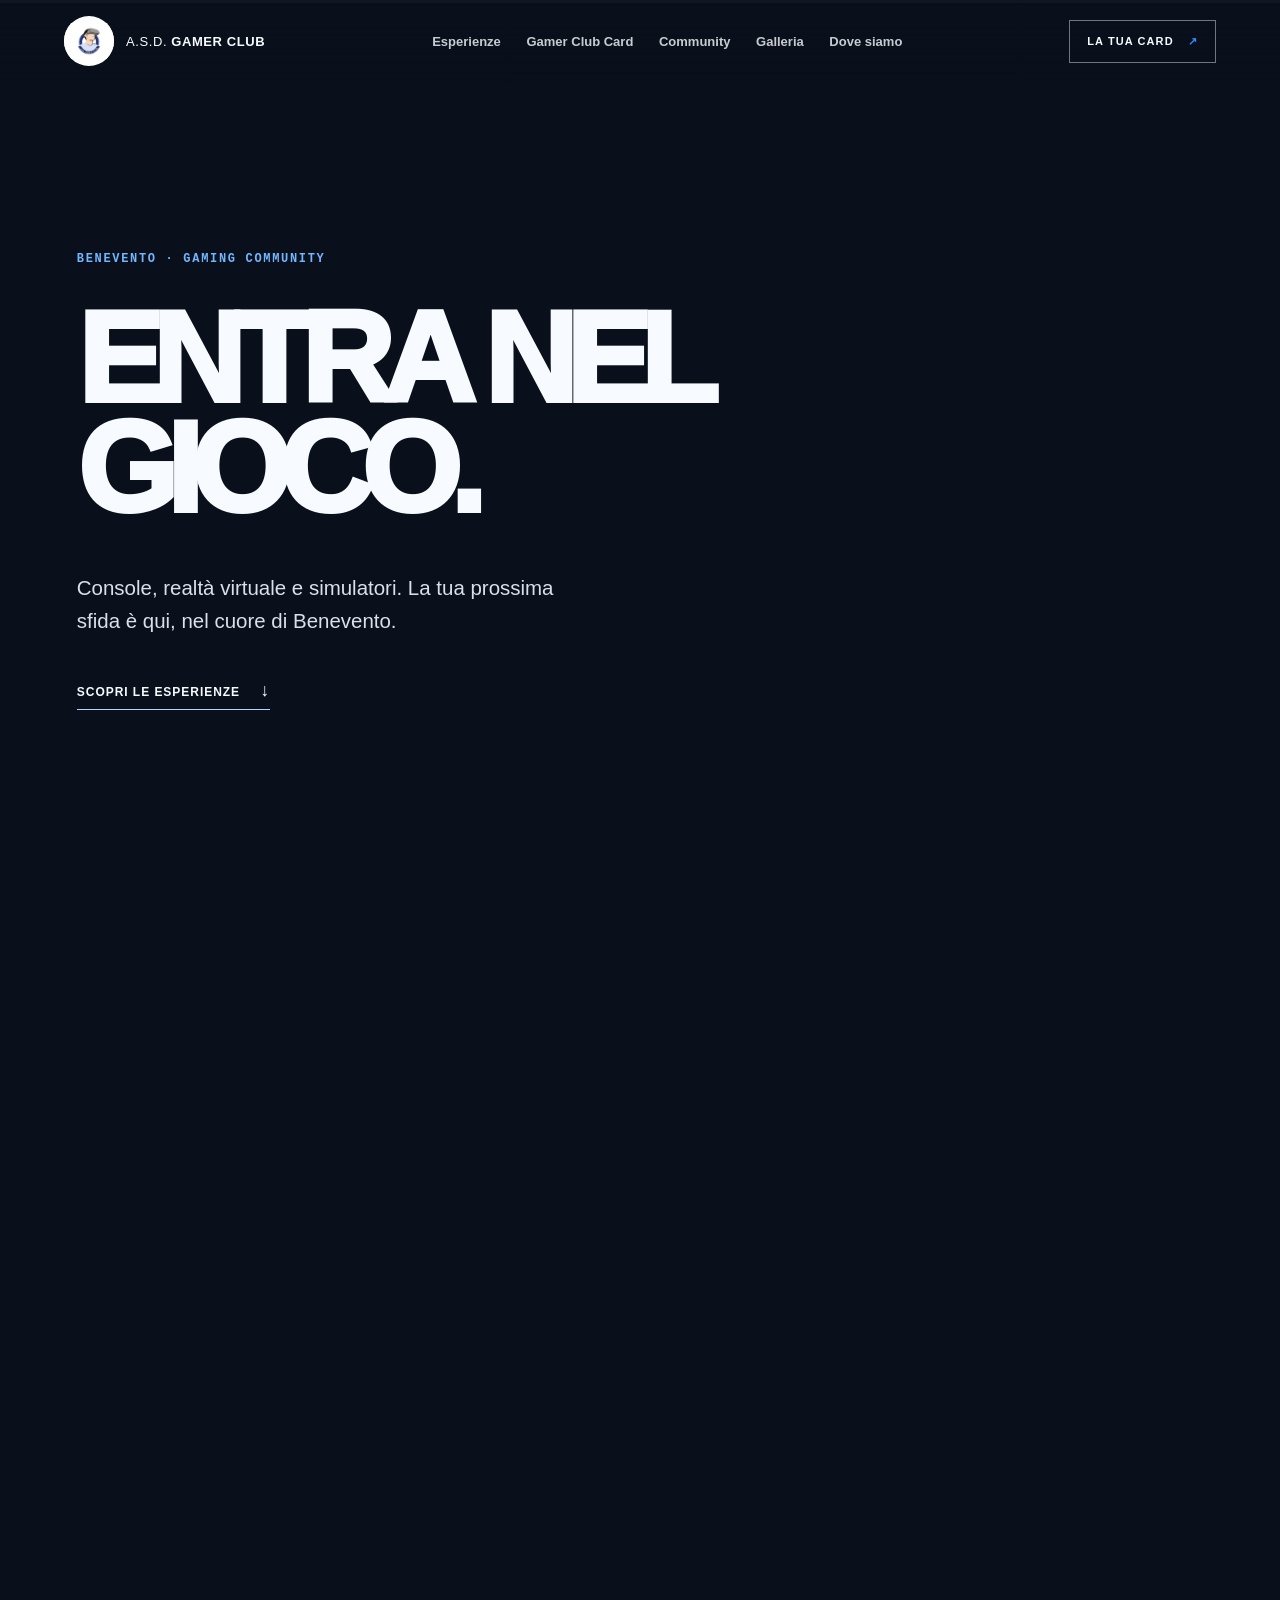
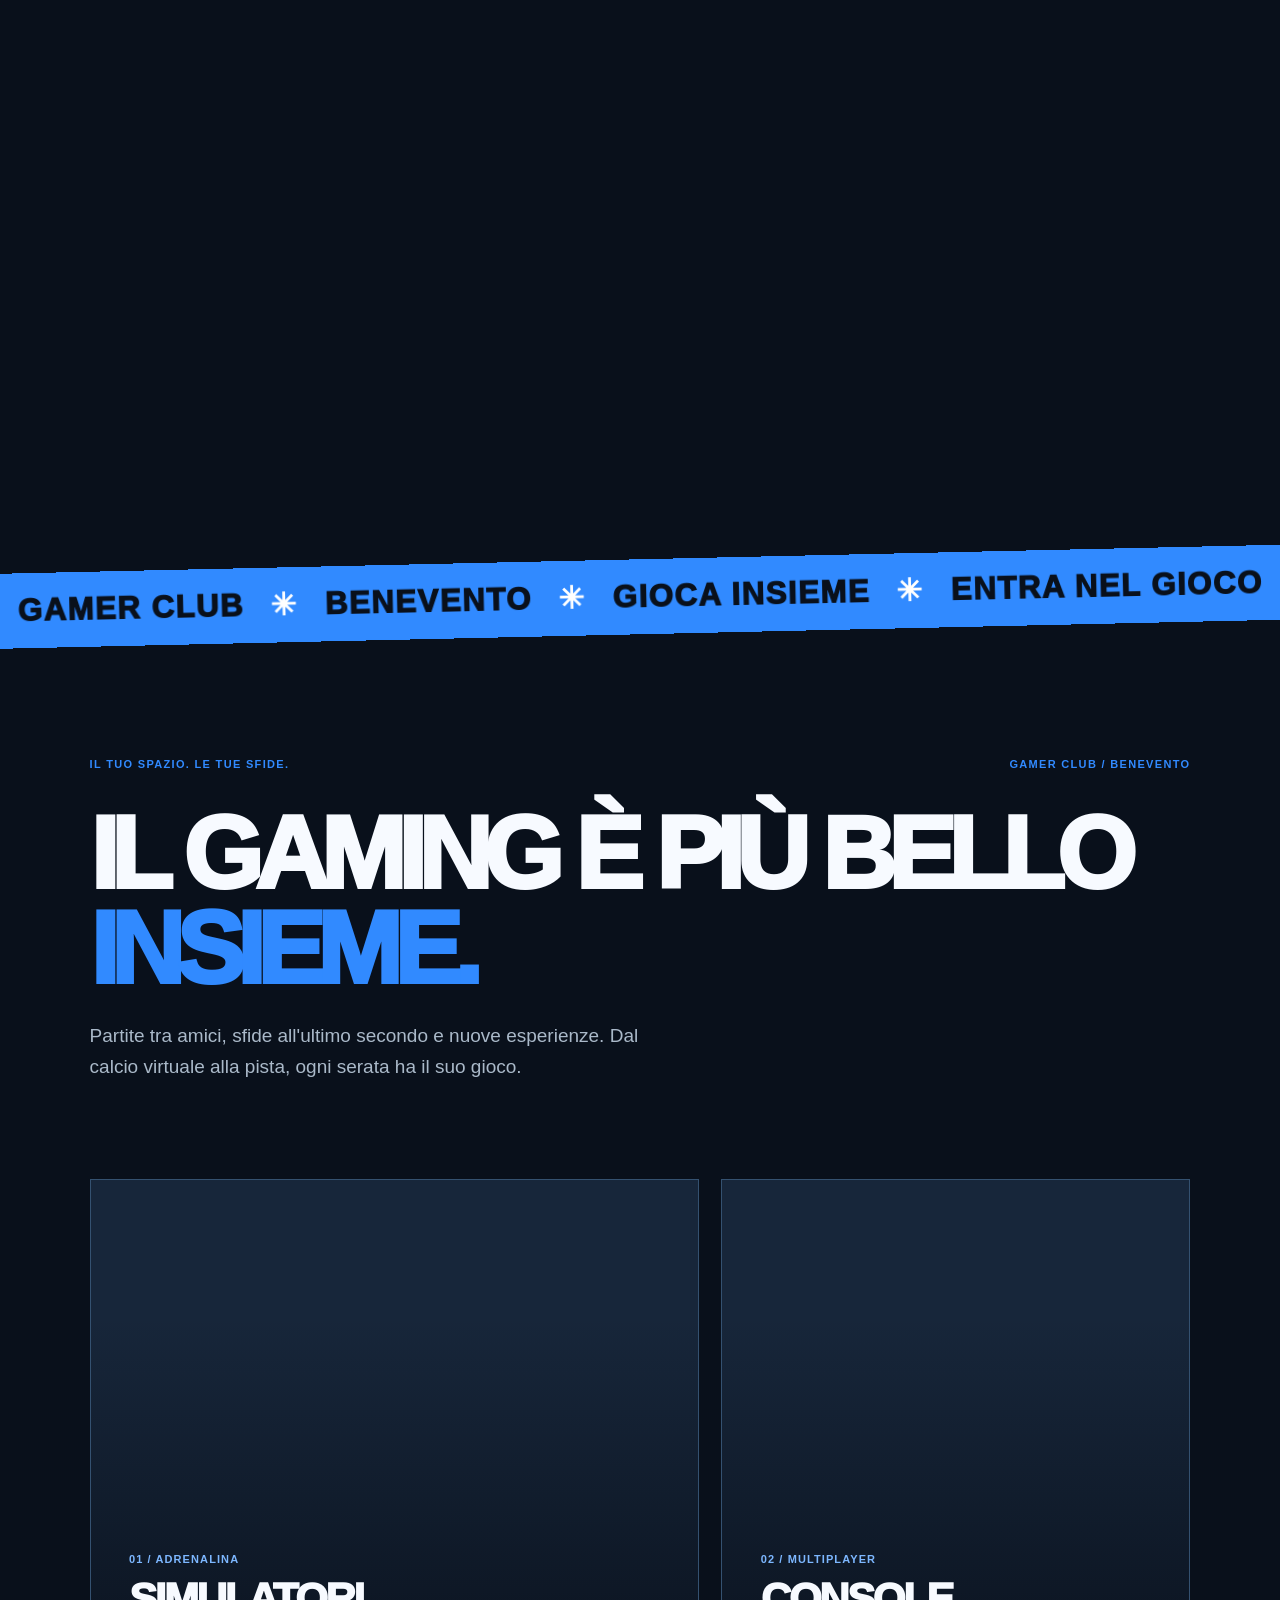
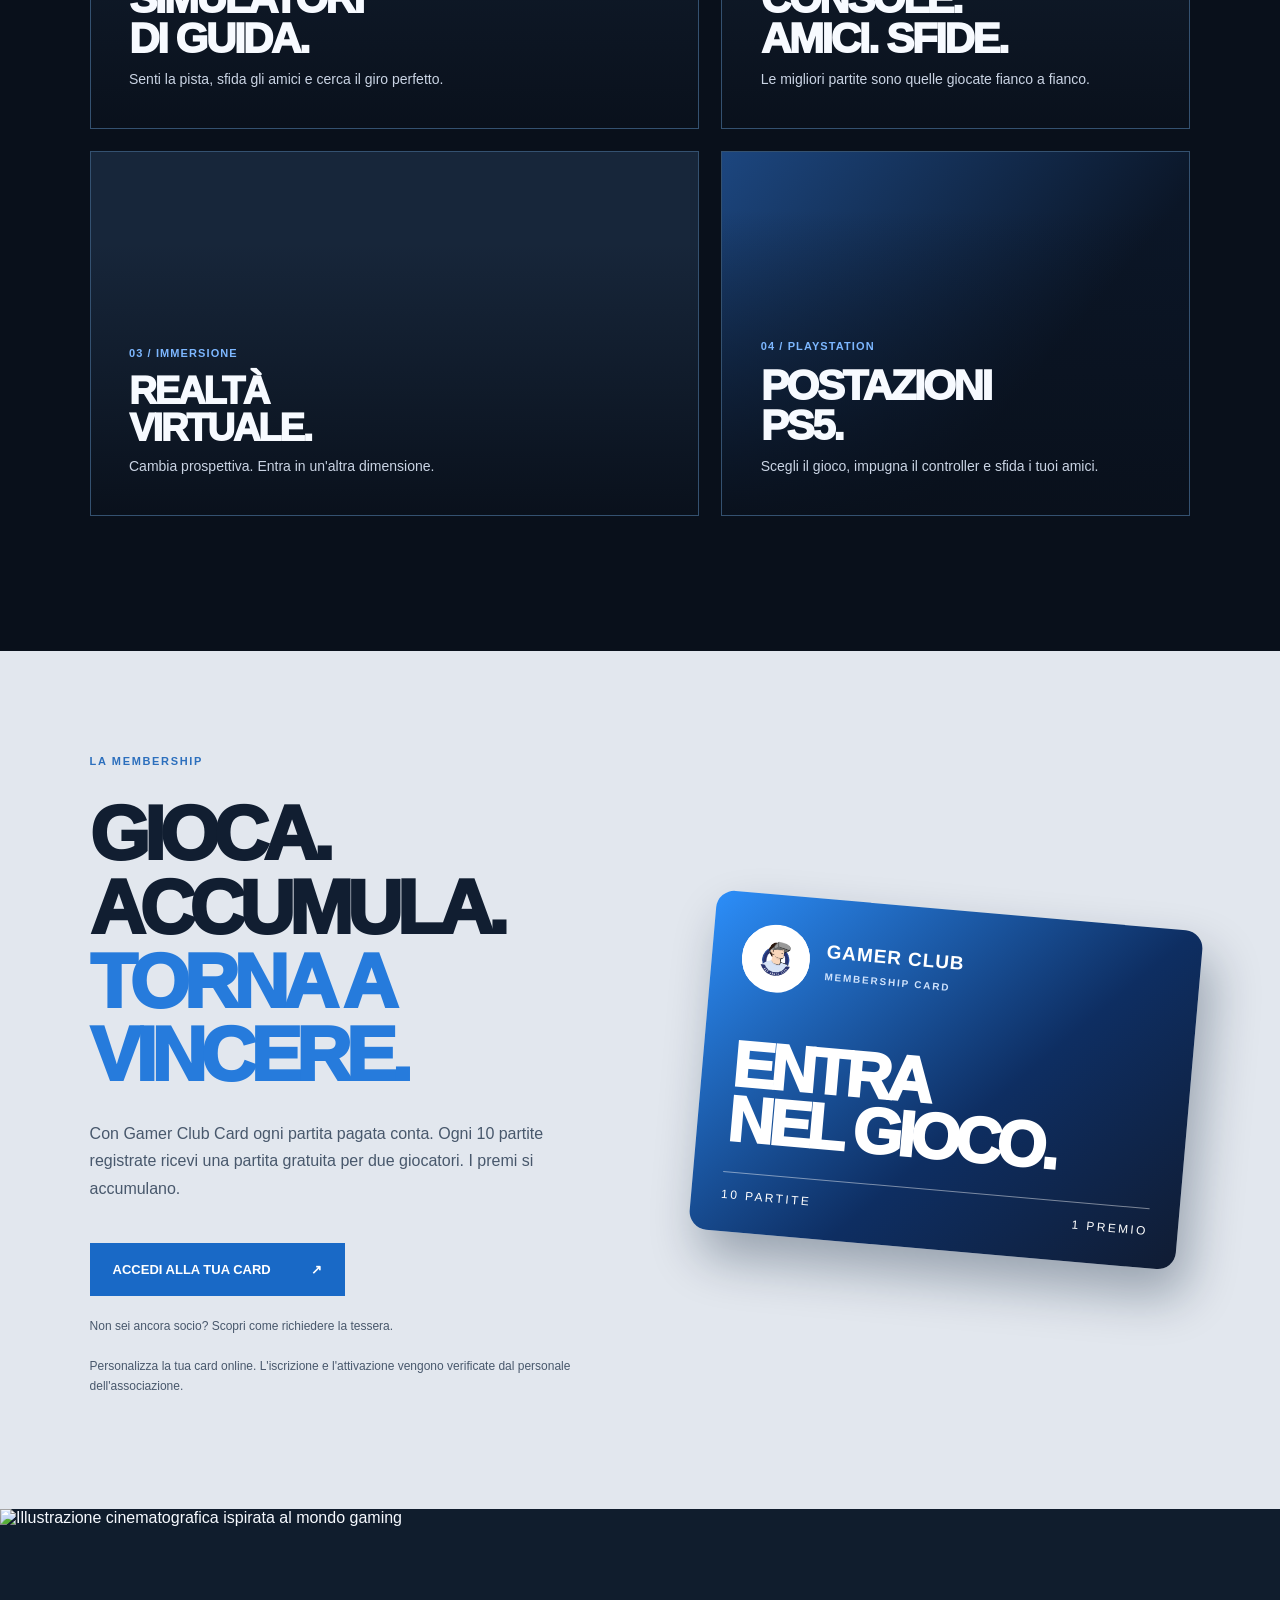
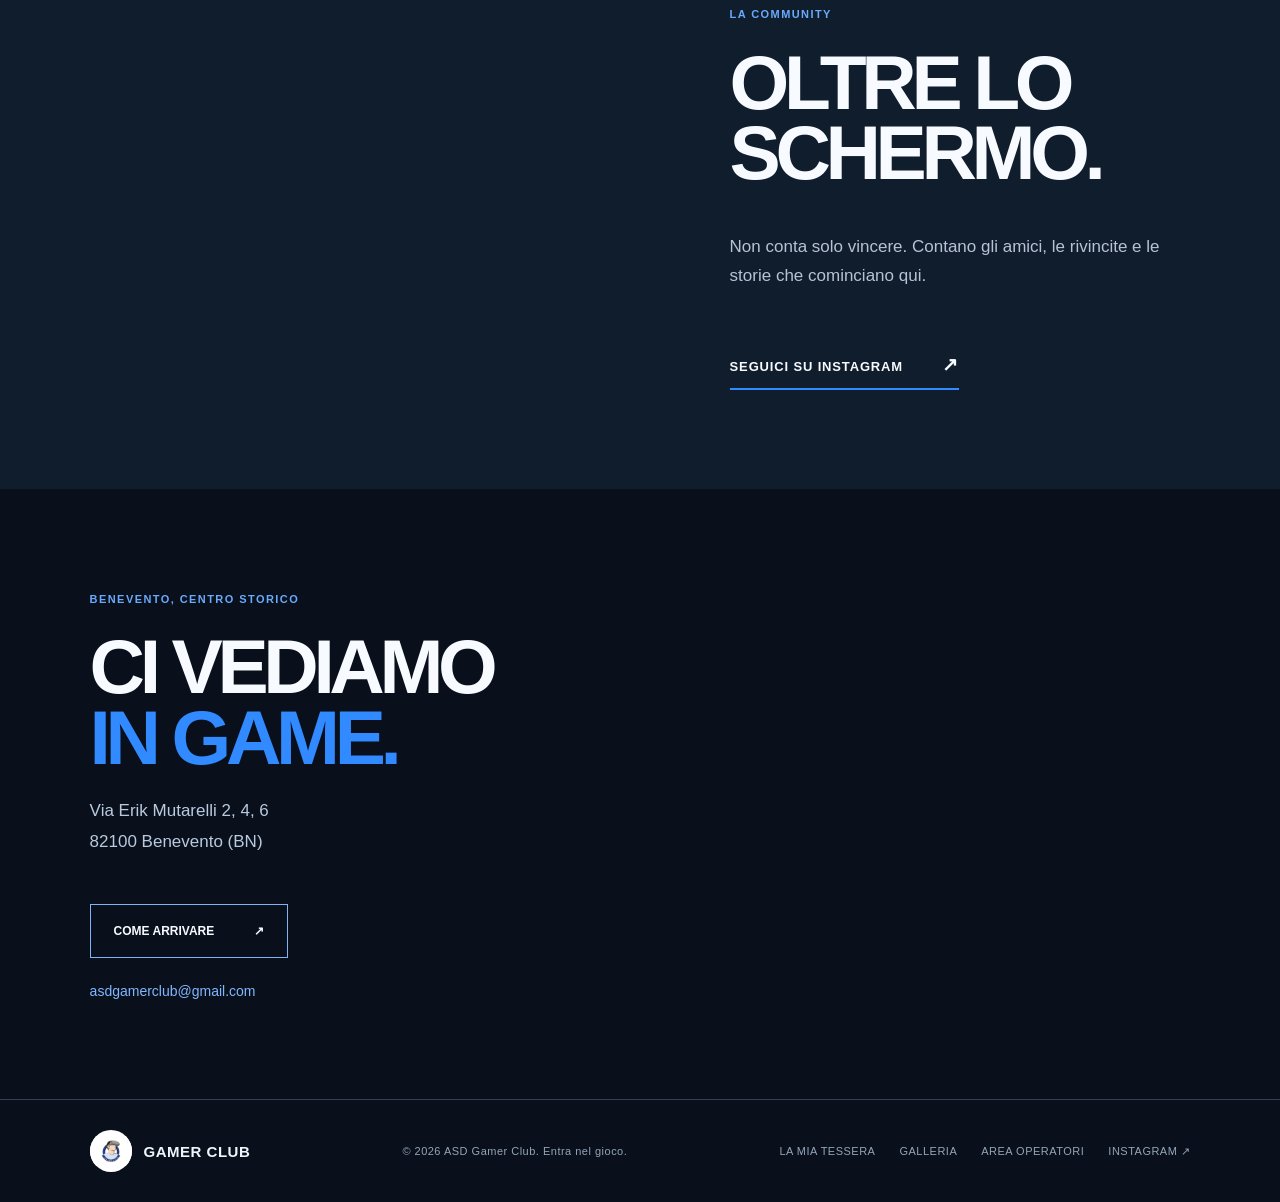
==== commit 2c85c948: "Collega tessera web al sito e sincronizza Wallet dopo accredito punti" ====
--- a/index.html
+++ b/index.html
@@ -17,7 +17,7 @@
 <header class="gc-nav">
 <a class="gc-brand" href="#inizio" aria-label="A.S.D. Gamer Club, inizio"><img src="LOGO%20PER%20INSTAGRAM.jpg" alt="Logo ASD Gamer Club"><span>A.S.D. <strong>GAMER CLUB</strong></span></a>
 <nav aria-label="Navigazione principale"><a href="#esperienze">Esperienze</a><a href="#card">Gamer Club Card</a><a href="#community">Community</a><a href="galleria.html">Galleria</a><a href="#contatti">Dove siamo</a></nav>
-<a class="gc-nav-join" href="#card">LA TUA CARD <span aria-hidden="true">↗</span></a>
+<a class="gc-nav-join" href="tessera.html">LA TUA CARD <span aria-hidden="true">↗</span></a>
 </header>
 <section class="gc-hero" id="inizio" aria-label="Entra nel gioco">
 <div class="gc-hero-stage">
@@ -43,12 +43,13 @@
 <article class="gc-feature gc-feature-pc"><div class="gc-feature-img gc-ps5" role="img" aria-label="Tre postazioni PlayStation 5 in una sala gaming"></div><div class="gc-feature-copy"><span>04 / PLAYSTATION</span><h3>POSTAZIONI<br>PS5.</h3><p>Scegli il gioco, impugna il controller e sfida i tuoi amici.</p></div></article>
 </section>
 <section class="gc-card-section" id="card"><div class="gc-card-copy"><span class="gc-kicker">LA MEMBERSHIP</span><h2>GIOCA.<br>ACCUMULA.<br><em>TORNA A VINCERE.</em></h2><p>Con Gamer Club Card ogni partita pagata conta. Ogni 10 partite registrate ricevi una partita gratuita per due giocatori. I premi si accumulano.</p>
-<a class="gc-card-cta" href="iscrizione.html">CREA LA TUA CARD <span>↗</span></a>
+<a class="gc-card-cta" href="tessera.html">ACCEDI ALLA TUA CARD <span>↗</span></a>
+<p class="gc-card-footnote"><a href="iscrizione.html">Non sei ancora socio? Scopri come richiedere la tessera.</a></p>
 <p class="gc-card-footnote">Personalizza la tua card online. L'iscrizione e l'attivazione vengono verificate dal personale dell'associazione.</p></div>
 <div class="gc-pass-wrap"><div class="gc-pass"><div class="gc-pass-head"><img src="LOGO%20PER%20INSTAGRAM.jpg" alt=""><span>GAMER CLUB<br><small>MEMBERSHIP CARD</small></span></div><div class="gc-pass-title">ENTRA<br>NEL GIOCO.</div><div class="gc-pass-bottom"><span>10 PARTITE</span><span>1 PREMIO</span></div></div></div>
 </section>
 <section class="gc-community" id="community"><div class="gc-community-photo"><img src="https://d8j0ntlcm91z4.cloudfront.net/user_3MHy3Bu8YXZ5pOONRnridwlteOE/hf_20261119_101501_fb47f8c8-a332-47dd-a5bf-1857743e4530.png" alt="Illustrazione cinematografica ispirata al mondo gaming" loading="lazy"></div><div class="gc-community-text"><span>LA COMMUNITY</span><h2>OLTRE LO<br>SCHERMO.</h2><p>Non conta solo vincere. Contano gli amici, le rivincite e le storie che cominciano qui.</p><a href="https://www.instagram.com/asdgamerclub/" target="_blank" rel="noopener noreferrer" class="gc-social-cta">SEGUICI SU INSTAGRAM <span>↗</span></a></div></section>
 <section class="gc-contact" id="contatti"><div class="gc-contact-copy"><span>BENEVENTO, CENTRO STORICO</span><h2>CI VEDIAMO<br><em>IN GAME.</em></h2><p>Via Erik Mutarelli 2, 4, 6<br>82100 Benevento (BN)</p><a class="gc-directions" href="https://www.google.com/maps/search/?api=1&amp;query=Via+Erik+Mutarelli+2%2C+82100+Benevento" target="_blank" rel="noopener noreferrer">COME ARRIVARE <span>↗</span></a><a class="gc-email" href="mailto:asdgamerclub@gmail.com">asdgamerclub@gmail.com</a></div><div class="gc-map"><iframe title="Mappa Gamer Club a Benevento" loading="lazy" src="https://www.google.com/maps?q=Via%20Erik%20Mutarelli%202%20Benevento%20Italia&amp;output=embed"></iframe></div></section>
-<footer class="gc-footer"><div class="gc-footer-logo"><img src="LOGO%20PER%20INSTAGRAM.jpg" alt=""><b>GAMER CLUB</b></div><span>© <span id="year"></span> ASD Gamer Club. Entra nel gioco.</span><div><a href="galleria.html">GALLERIA</a><a href="admin.html">AREA OPERATORI</a><a href="https://www.instagram.com/asdgamerclub/" target="_blank" rel="noopener noreferrer">INSTAGRAM ↗</a></div></footer>
+<footer class="gc-footer"><div class="gc-footer-logo"><img src="LOGO%20PER%20INSTAGRAM.jpg" alt=""><b>GAMER CLUB</b></div><span>© <span id="year"></span> ASD Gamer Club. Entra nel gioco.</span><div><a href="tessera.html">LA MIA TESSERA</a><a href="galleria.html">GALLERIA</a><a href="admin.html">AREA OPERATORI</a><a href="https://www.instagram.com/asdgamerclub/" target="_blank" rel="noopener noreferrer">INSTAGRAM ↗</a></div></footer>
 </main>
 </body></html>
--- a/style.css
+++ b/style.css
@@ -1,2 +1,18 @@
 .gc-site{--gc-dark:#09101b;--gc-graphite:#151c2a;--gc-steel:#d9e0ec;--gc-blue:#318aff;color:#f7faff;background:var(--gc-dark);font-family:Arial,Helvetica,sans-serif;overflow:hidden}.gc-site *{box-sizing:border-box}.gc-site a{color:inherit;text-decoration:none}.gc-nav{position:absolute;z-index:20;top:0;left:0;right:0;height:82px;display:flex;align-items:center;justify-content:space-between;gap:24px;padding:0 clamp(22px,5vw,90px);background:linear-gradient(#09101bdf,#09101b10)}.gc-brand{display:flex;align-items:center;gap:12px;white-space:nowrap;font-size:13px;letter-spacing:.045em;font-weight:500}.gc-brand strong{font-weight:900}.gc-brand img{width:50px;height:50px;object-fit:contain;border-radius:50%;background:white}.gc-nav nav{display:flex;align-items:center;gap:clamp(13px,2vw,34px);font-size:13px;font-weight:700}.gc-nav nav a{opacity:.8;transition:opacity .2s}.gc-nav nav a:hover{opacity:1}.gc-nav-join{padding:14px 17px;border:1px solid #f5f9ff70;font-size:11px;letter-spacing:.1em;font-weight:900;white-space:nowrap}.gc-nav-join span{padding-left:10px;color:var(--gc-blue)}.gc-hero{position:relative}.gc-hero .scroll-scrub__stage:after{content:'';pointer-events:none;position:absolute;inset:0;z-index:2;background:linear-gradient(90deg,#09101bc7,transparent 75%),linear-gradient(0deg,#09101b9e,transparent 35%)}.gc-hero .scroll-scrub__route{display:none}.gc-hero .scroll-scrub__title{font-size:clamp(66px,9vw,146px);max-width:10ch;font-weight:950;letter-spacing:-.085em;line-height:.85}.gc-hero .scroll-scrub__kicker{font-family:monospace}.gc-hero .scroll-scrub__body{font-size:clamp(17px,1.6vw,22px);max-width:33ch;color:#d7e3ef}.gc-hero .scroll-scrub__copy::before{display:none}.gc-hero .scroll-scrub__story{z-index:4}.gc-hero .scroll-scrub__chapter-pin{padding-top:90px}.gc-hero-jump{position:absolute;z-index:10;bottom:35px;left:clamp(22px,5vw,90px);font-size:12px;font-weight:900;letter-spacing:.08em;border-bottom:1px solid #c4d5ff99;padding-bottom:8px}.gc-hero-jump span{padding-left:16px;font-size:18px}.gc-marquee{background:#318aff;color:#09101b;transform:rotate(-1.3deg) scale(1.02);padding:18px 0;overflow:hidden;font-weight:950;font-size:clamp(16px,2.4vw,35px);letter-spacing:.045em;white-space:nowrap}.gc-marquee span{display:block;text-align:center}.gc-marquee b{margin:0 16px;color:white}.gc-intro{max-width:1500px;margin:auto;padding:125px clamp(22px,7vw,110px) 78px}.gc-intro-top{display:flex;justify-content:space-between;gap:12px;color:var(--gc-blue);font-size:11px;letter-spacing:.12em;font-weight:900}.gc-intro h2{font-size:clamp(44px,8vw,118px);line-height:.93;letter-spacing:-.08em;max-width:1100px;margin:36px 0 25px;font-weight:950}.gc-intro h2 em{font-style:normal;color:var(--gc-blue)}.gc-intro p{font-size:19px;color:#aab9c9;max-width:600px;line-height:1.6}.gc-experiences{max-width:1500px;margin:auto;padding:0 clamp(22px,7vw,110px) 135px;display:grid;grid-template-columns:1.3fr 1fr;gap:22px;grid-template-rows:550px 365px}.gc-feature{position:relative;background:#17263a;overflow:hidden;border:1px solid #345170}.gc-feature-img{position:absolute;inset:0;background-image:url('/assets/brand/gaming-world.png');background-size:cover;background-position:center;filter:saturate(.83) contrast(1.1);transition:transform .8s}.gc-feature:hover .gc-feature-img{transform:scale(1.05)}.gc-racing{background-position:83% center}.gc-console{background-position:43% center}.gc-vr{background-position:65% center}.gc-feature:after{position:absolute;content:'';inset:0;background:linear-gradient(0deg,#09101bf7,transparent 75%)}.gc-feature-copy{position:absolute;z-index:2;left:clamp(22px,3vw,44px);bottom:clamp(22px,3vw,40px);right:24px}.gc-feature-copy>span{font-size:11px;letter-spacing:.1em;color:#7db7ff;font-weight:900}.gc-feature h3{margin:12px 0 9px;font-size:clamp(28px,3.3vw,51px);line-height:.96;letter-spacing:-.06em;font-weight:950}.gc-feature p{font-size:14px;line-height:1.5;max-width:370px;color:#cad4e4;margin:0}.gc-feature-vr .gc-feature-copy h3{font-size:clamp(28px,3vw,44px)}.gc-feature-pc{background:linear-gradient(130deg,#1c467f 0%,#0b1627 65%);border-left:5px solid var(--gc-blue)}.gc-feature-pc:after{display:none}.gc-card-section{min-height:620px;padding:100px clamp(22px,7vw,110px);background:#e2e7ee;color:#111e31;display:grid;grid-template-columns:1fr .9fr;align-items:center;gap:70px}.gc-kicker{font-size:11px;letter-spacing:.15em;color:#2c6fbd;font-weight:900}.gc-card-copy h2{font-size:clamp(44px,6vw,83px);line-height:.96;letter-spacing:-.075em;font-weight:950;margin:28px 0}.gc-card-copy h2 em{font-style:normal;color:#267bdc}.gc-card-copy>p{max-width:520px;color:#48586c;line-height:1.7;font-size:16px}.gc-card-cta{display:inline-flex;align-items:center;justify-content:space-between;gap:40px;background:#1969c6;color:white!important;padding:19px 23px;font-size:13px;font-weight:900;margin-top:25px;transition:transform .2s}.gc-card-cta:hover{transform:translateY(-3px)}.gc-card-footnote{font-size:12px!important;max-width:420px;margin-top:20px}.gc-pass-wrap{position:relative;max-width:590px;width:100%;margin:auto}.gc-pass{min-height:340px;transform:rotate(5deg);border-radius:18px;padding:30px;box-shadow:12px 26px 50px #061b3255;background:linear-gradient(135deg,#2c8ef9,#0e2e62 58%,#101c33 100%);color:white;display:flex;flex-direction:column}.gc-pass-head{display:flex;align-items:center;gap:16px;font-size:19px;letter-spacing:.05em;font-weight:900}.gc-pass-head img{width:68px;height:68px;object-fit:contain;background:white;border-radius:50%}.gc-pass-head small{font-size:10px;letter-spacing:.18em;color:#cee2fc}.gc-pass-title{font-size:clamp(47px,5vw,70px);font-weight:950;line-height:.87;letter-spacing:-.075em;margin:auto 0 23px}.gc-pass-bottom{display:flex;justify-content:space-between;padding-top:15px;border-top:1px solid #ffffff73;font-size:12px;letter-spacing:.2em}.gc-community{display:grid;grid-template-columns:1fr 1fr;background:#101d2d;min-height:580px}.gc-community-photo{min-height:520px;overflow:hidden}.gc-community-photo img{width:100%;height:100%;object-fit:cover}.gc-community-text{padding:clamp(45px,7vw,110px);display:flex;flex-direction:column;align-items:start;justify-content:center}.gc-community-text>span,.gc-contact-copy>span{color:#69aafd;font-size:11px;letter-spacing:.13em;font-weight:900}.gc-community-text h2{font-size:clamp(45px,6vw,87px);line-height:.91;letter-spacing:-.07em;margin:28px 0}.gc-community-text p{color:#b7c3d5;max-width:460px;font-size:17px;line-height:1.7}.gc-social-cta{margin-top:45px;border-bottom:2px solid #318aff;padding-bottom:12px;font-weight:900;font-size:13px;letter-spacing:.065em}.gc-social-cta span{margin-left:35px;font-size:19px}.gc-contact{display:grid;grid-template-columns:.9fr 1.1fr;gap:45px;padding:100px clamp(22px,7vw,110px);max-width:1500px;margin:auto}.gc-contact-copy h2{font-size:clamp(42px,6vw,78px);line-height:.92;letter-spacing:-.07em;margin:24px 0}.gc-contact-copy h2 em{color:var(--gc-blue);font-style:normal}.gc-contact-copy p{line-height:1.8;color:#b9c9df;font-size:17px}.gc-directions{margin-top:30px;display:inline-flex;gap:40px;align-items:center;border:1px solid #80b4f2;padding:19px 23px;font-weight:900;font-size:12px}.gc-email{display:block;margin-top:25px;color:#81b6ff!important;font-size:14px}.gc-map iframe{height:370px;width:100%;filter:grayscale(.45) contrast(1.1);border:0}.gc-footer{padding:30px clamp(22px,7vw,110px);border-top:1px solid #31405c;display:flex;justify-content:space-between;align-items:center;gap:20px;flex-wrap:wrap;font-size:11px;color:#93a4b9;letter-spacing:.045em}.gc-footer-logo{display:flex;gap:12px;align-items:center;color:#f0f5fc;font-size:15px}.gc-footer-logo img{width:42px;height:42px;object-fit:contain;background:white;border-radius:50%}.gc-footer>div:last-child{display:flex;gap:24px}.gc-footer a:hover{color:#fff}@media(max-width:1000px){.gc-nav nav{display:none}.gc-experiences{grid-template-rows:420px 300px}.gc-card-section{gap:30px}.gc-pass{min-height:300px}.gc-hero .scroll-scrub__title{font-size:clamp(62px,11vw,110px)}.gc-contact{gap:20px}}@media(max-width:720px){.gc-nav{height:70px;padding:0 18px}.gc-brand img{height:42px;width:42px}.gc-brand{font-size:11px}.gc-nav-join{font-size:10px;padding:11px 12px}.gc-hero .scroll-scrub__chapter-pin{padding:105px 22px 80px}.gc-hero .scroll-scrub__copy{width:100%}.gc-hero .scroll-scrub__title{font-size:clamp(54px,13vw,83px)}.gc-hero .scroll-scrub__body{font-size:17px}.gc-hero-jump{bottom:22px}.gc-marquee{font-size:15px}.gc-intro{padding:85px 22px 55px}.gc-intro-top span:last-child{display:none}.gc-intro h2{font-size:49px}.gc-intro p{font-size:16px}.gc-experiences{padding:0 18px 80px;display:block}.gc-feature{height:370px;margin-bottom:15px}.gc-feature-pc{height:280px}.gc-card-section{grid-template-columns:1fr;padding:75px 24px 95px}.gc-card-copy h2{font-size:54px}.gc-pass-wrap{margin-top:30px}.gc-pass{min-height:280px}.gc-community{grid-template-columns:1fr}.gc-community-photo{min-height:350px;max-height:350px}.gc-community-text{padding:65px 25px 80px}.gc-contact{grid-template-columns:1fr;padding:75px 22px}.gc-contact-copy h2{font-size:57px}.gc-map iframe{height:280px}.gc-footer{padding:28px 22px}.gc-footer>div:last-child{width:100%}}@media(prefers-reduced-motion:reduce){.gc-feature-img,.gc-card-cta{transition:none}.gc-feature:hover .gc-feature-img,.gc-card-cta:hover{transform:none}}
 html{scroll-behavior:smooth}body{margin:0}.gc-hero{height:240dvh}.gc-hero-stage{position:sticky;top:0;height:100dvh;overflow:hidden;background:#09101b;isolation:isolate}.gc-hero-stage video{position:absolute;inset:0;width:100%;height:100%;object-fit:cover;object-position:center center}.gc-hero-shade{position:absolute;inset:0;background:linear-gradient(90deg,#09101be3 0%,#09101b52 70%,transparent 100%),linear-gradient(0deg,#09101bb0,transparent 35%)}.gc-hero-text{position:relative;z-index:3;display:flex;flex-direction:column;align-items:flex-start;justify-content:center;height:100%;padding:90px clamp(22px,6vw,105px) 40px;pointer-events:none}.gc-hero-text>*{pointer-events:auto}.gc-hero-kicker{font-family:monospace;font-size:12px;color:#73b6ff;letter-spacing:.14em;font-weight:800}.gc-hero-text h1{font-size:clamp(70px,10vw,154px);line-height:.86;letter-spacing:-.085em;margin:26px 0 27px;font-weight:950;max-width:900px}.gc-hero-text>p:not(.gc-hero-kicker){font-size:clamp(17px,1.6vw,22px);line-height:1.6;color:#d9e0ec;max-width:500px}.gc-hero .gc-hero-jump{position:relative;left:auto;bottom:auto;margin-top:22px}.gc-progress{position:absolute;top:0;left:0;width:100%;height:3px;z-index:7;background:#ffffff32}.gc-progress span{display:block;height:100%;width:100%;transform:scaleX(0);transform-origin:left;background:#318aff}.gc-card-section{scroll-margin-top:0}.gc-experiences .gc-feature-img{background-image:url('https://d8j0ntlcm91z4.cloudfront.net/user_3MHy3Bu8YXZ5pOONRnridwlteOE/hf_20261119_101501_fb47f8c8-a332-47dd-a5bf-1857743e4530.png')}.gc-hero-jump{border-color:#b5d1ff}.gc-brand img,.gc-pass-head img,.gc-footer-logo img{border-radius:50%}@media(max-width:720px){.gc-hero-text{padding:90px 22px 50px}.gc-hero-text h1{font-size:clamp(57px,14vw,94px)}.gc-hero{height:180dvh}.gc-hero-stage video{object-position:center}}@media(prefers-reduced-motion:reduce){html{scroll-behavior:auto}.gc-hero{height:100dvh}.gc-progress{display:none}}
+
+/* Immagini dedicate alle due attività, diverse da quelle della sezione simulatori */
+.gc-experiences .gc-feature-img.gc-vr{background-image:url('https://d8j0ntlcm91z4.cloudfront.net/user_3MHy3Bu8YXZ5pOONRnridwlteOE/hf_20261119_110006_281465ee-758a-4329-9213-4c3232dea038.png');background-position:center 34%}
+.gc-experiences .gc-feature-img.gc-ps5{background-image:url('https://d8j0ntlcm91z4.cloudfront.net/user_3MHy3Bu8YXZ5pOONRnridwlteOE/hf_20261119_110353_2da4ce33-d534-46cf-ab0d-a61cb3e87675.png');background-position:center 57%}
+.gc-feature-pc{border-left:1px solid #345170}
+.gc-feature-pc:after{display:block;background:linear-gradient(0deg,#09101bf1,transparent 84%)}
+.gc-gallery-invite{background:#0e1828;display:grid;grid-template-columns:1.15fr .85fr;min-height:490px;border-top:1px solid #273c56;border-bottom:1px solid #273c56}
+.gc-gallery-invite>div:first-child{padding:90px clamp(22px,7vw,110px);align-self:center}
+.gc-gallery-invite span:first-child{font-family:monospace;font-size:11px;font-weight:900;letter-spacing:.14em;color:#6eaeff}
+.gc-gallery-invite h2{font-size:clamp(44px,5vw,77px);line-height:.96;letter-spacing:-.07em;margin:26px 0}
+.gc-gallery-invite h2 em{font-style:normal;color:#318aff}
+.gc-gallery-invite p{max-width:530px;color:#b5c7de;line-height:1.7;font-size:16px}
+.gc-gallery-invite a{margin-top:31px;display:inline-flex;align-items:center;gap:50px;border:1px solid #88bcf9;padding:18px 22px;font-size:12px;font-weight:900}
+.gc-gallery-invite a:hover{background:#318aff;color:white}
+.gc-gallery-invite-photo{background-image:linear-gradient(90deg,#0e1828aa,transparent 35%),url('https://d8j0ntlcm91z4.cloudfront.net/user_3MHy3Bu8YXZ5pOONRnridwlteOE/hf_20261119_110006_281465ee-758a-4329-9213-4c3232dea038.png');background-size:cover;background-position:center}
+@media(max-width:720px){.gc-gallery-invite{grid-template-columns:1fr}.gc-gallery-invite>div:first-child{padding:70px 24px}.gc-gallery-invite-photo{min-height:280px}.gc-gallery-invite h2{font-size:48px}}
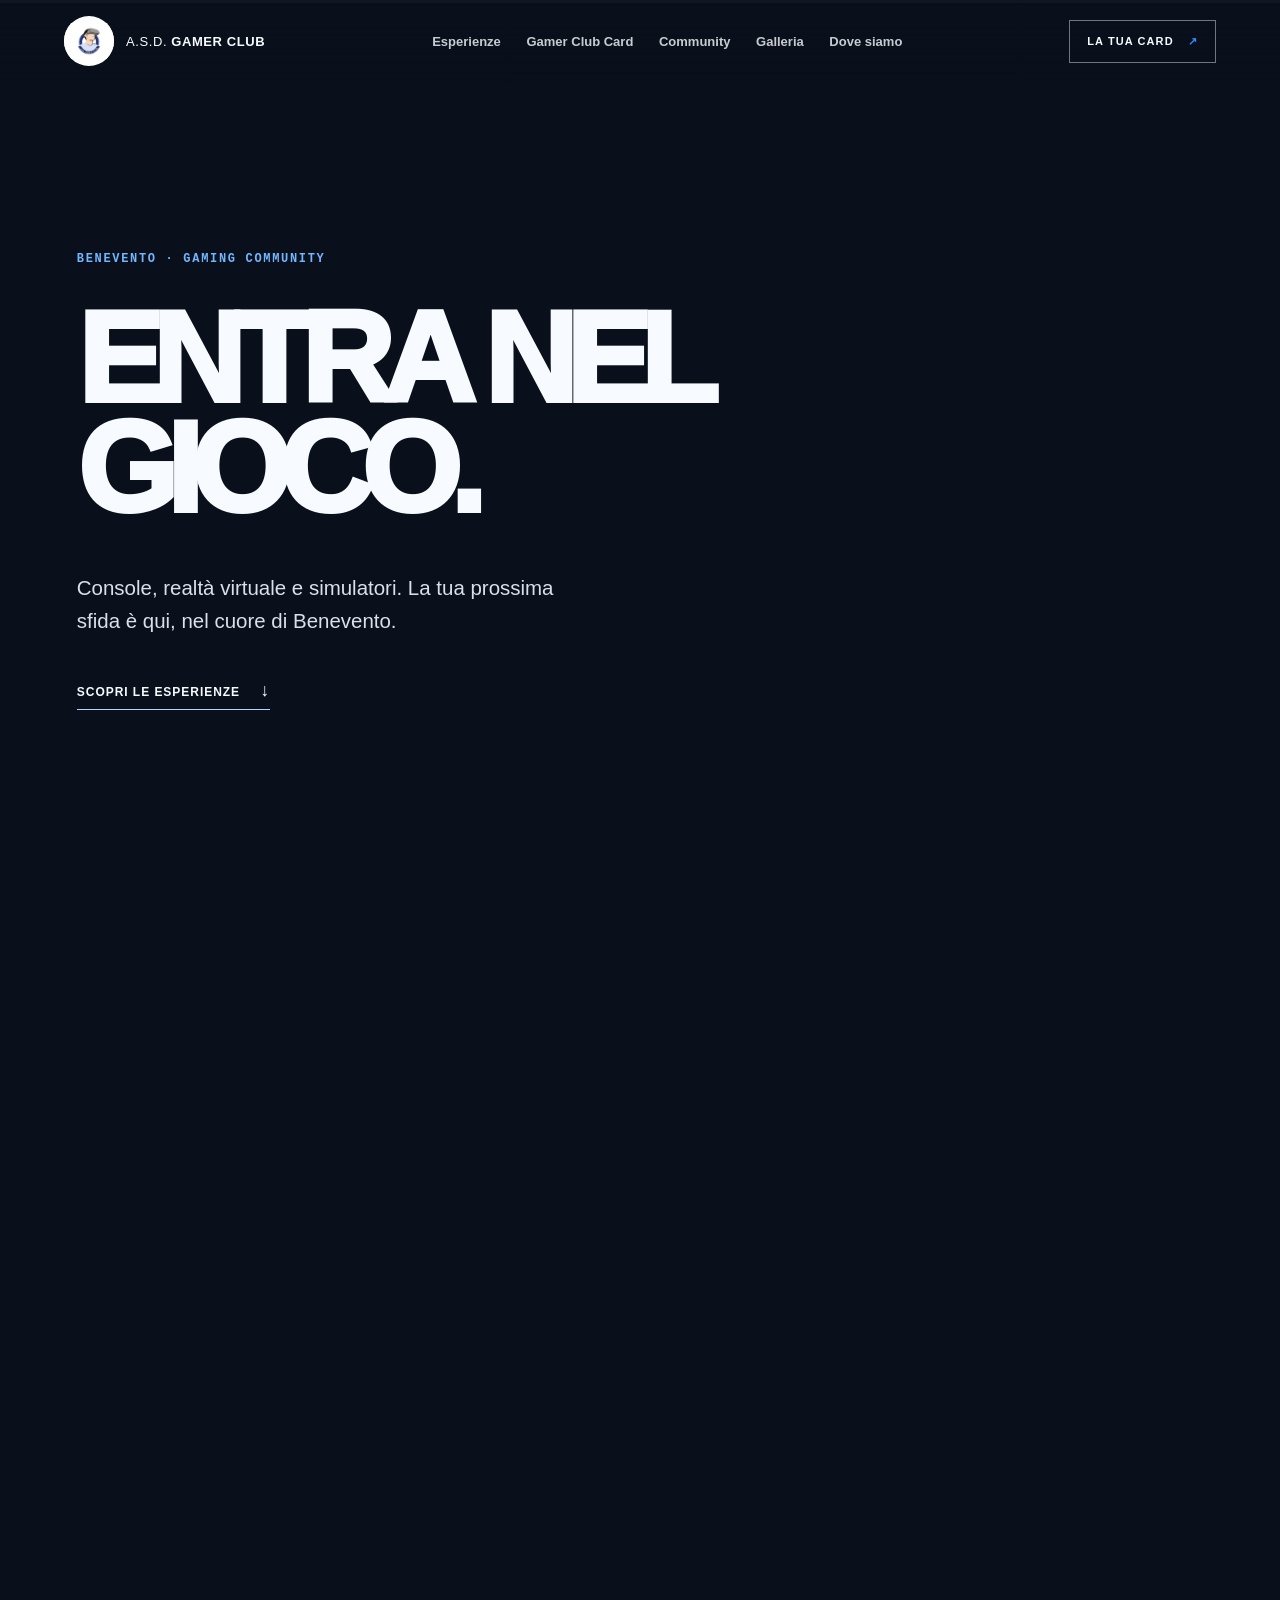
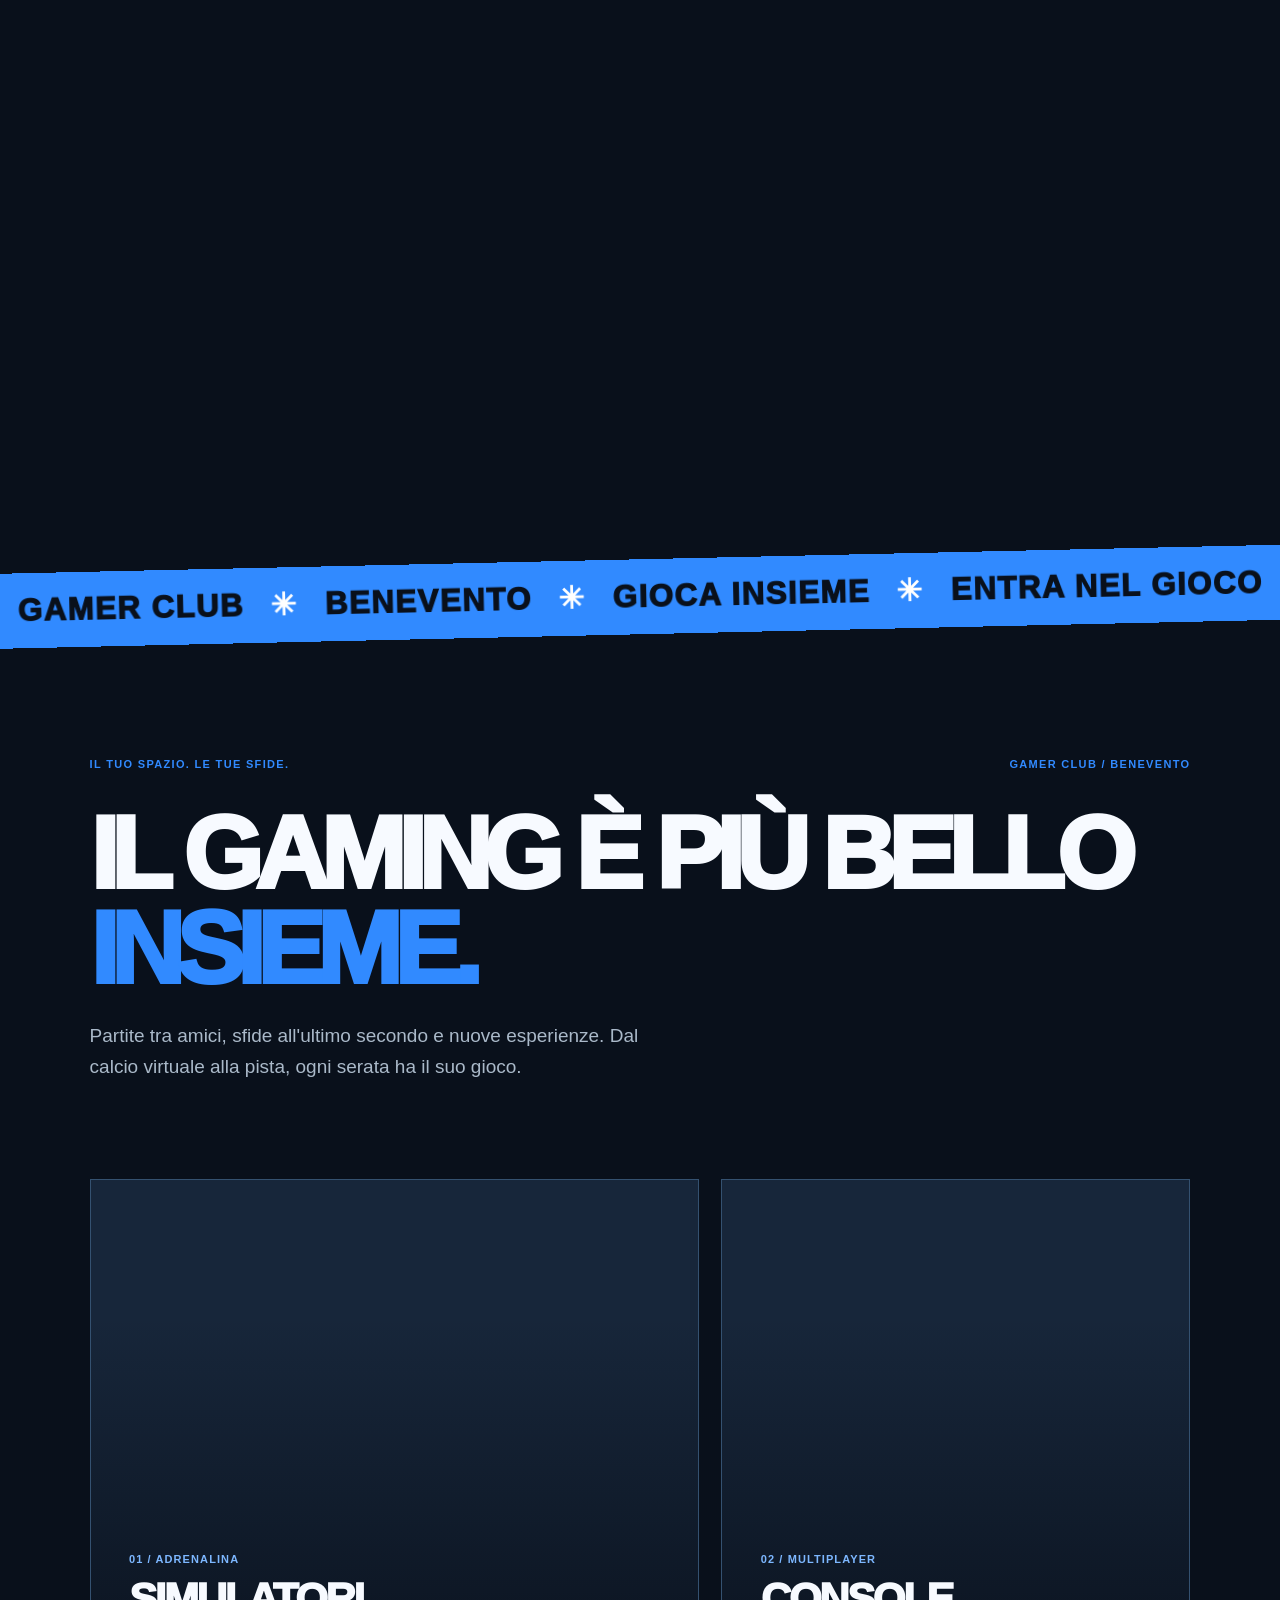
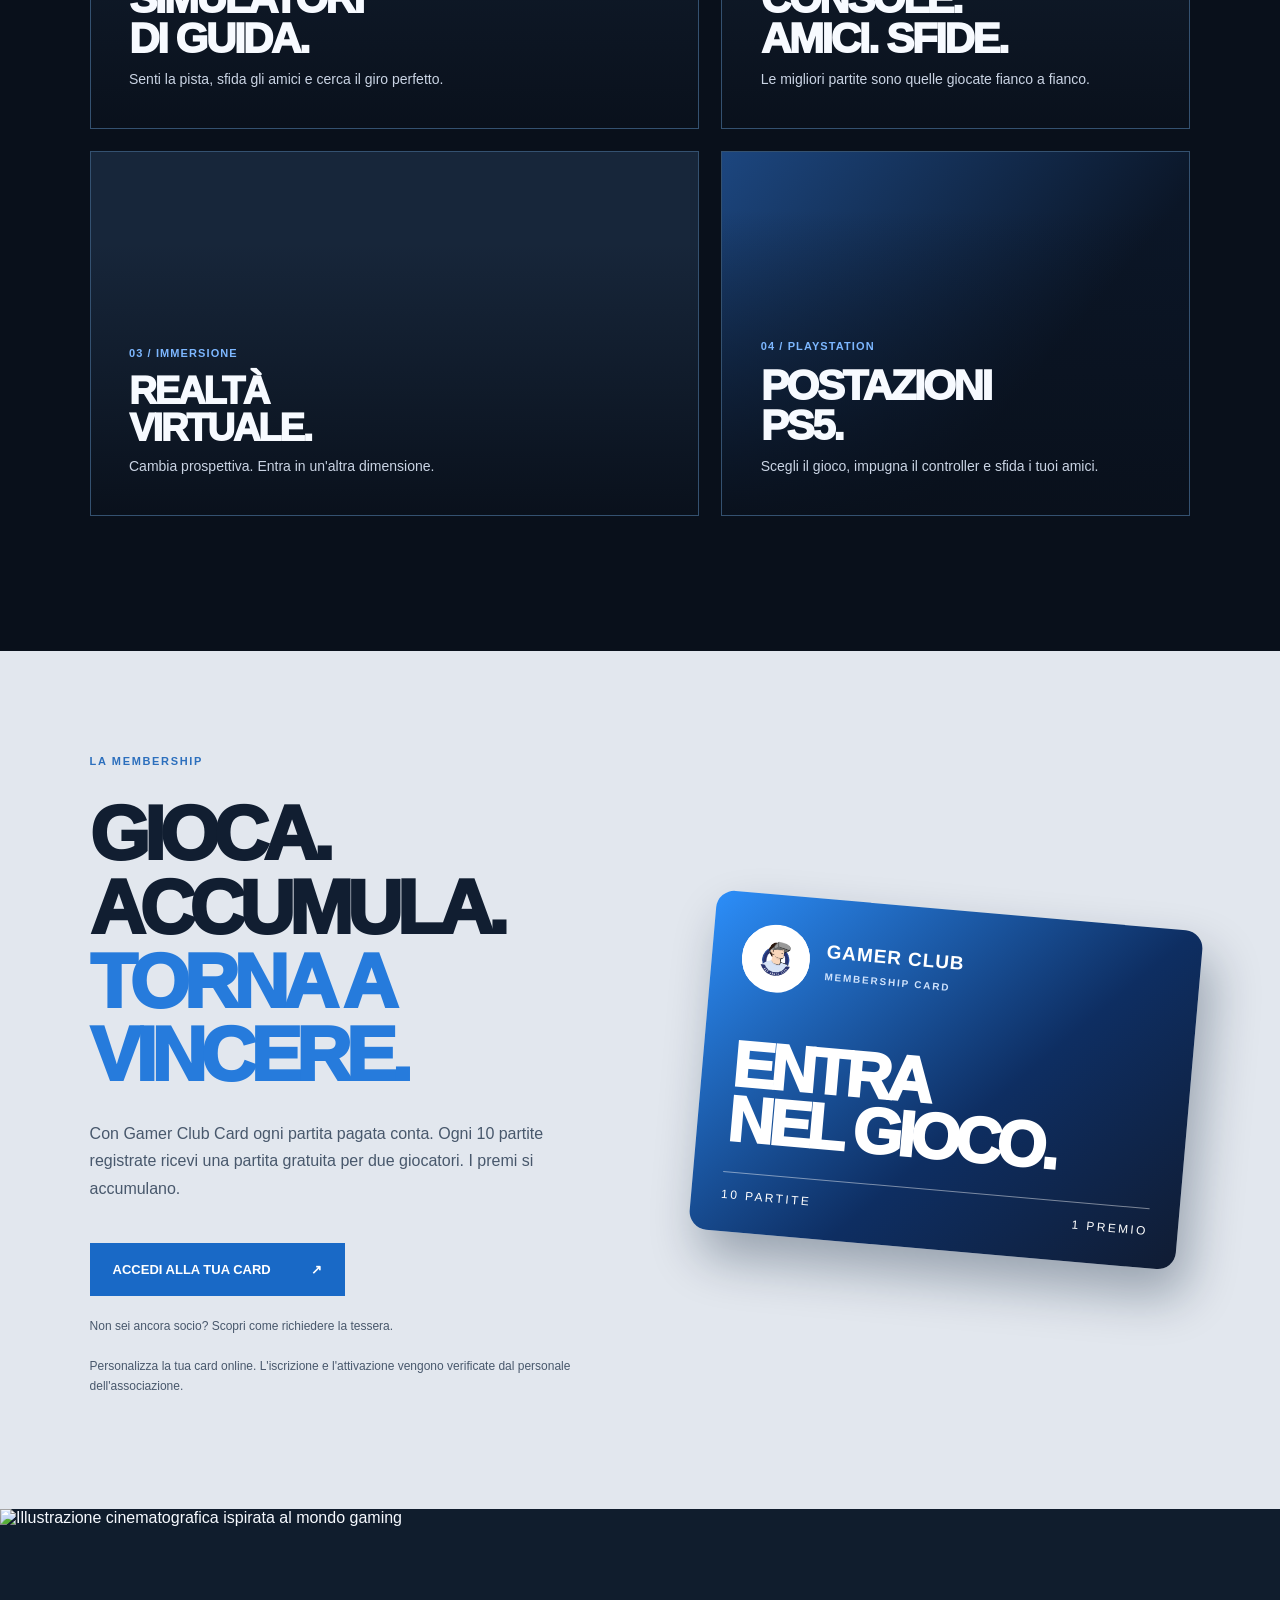
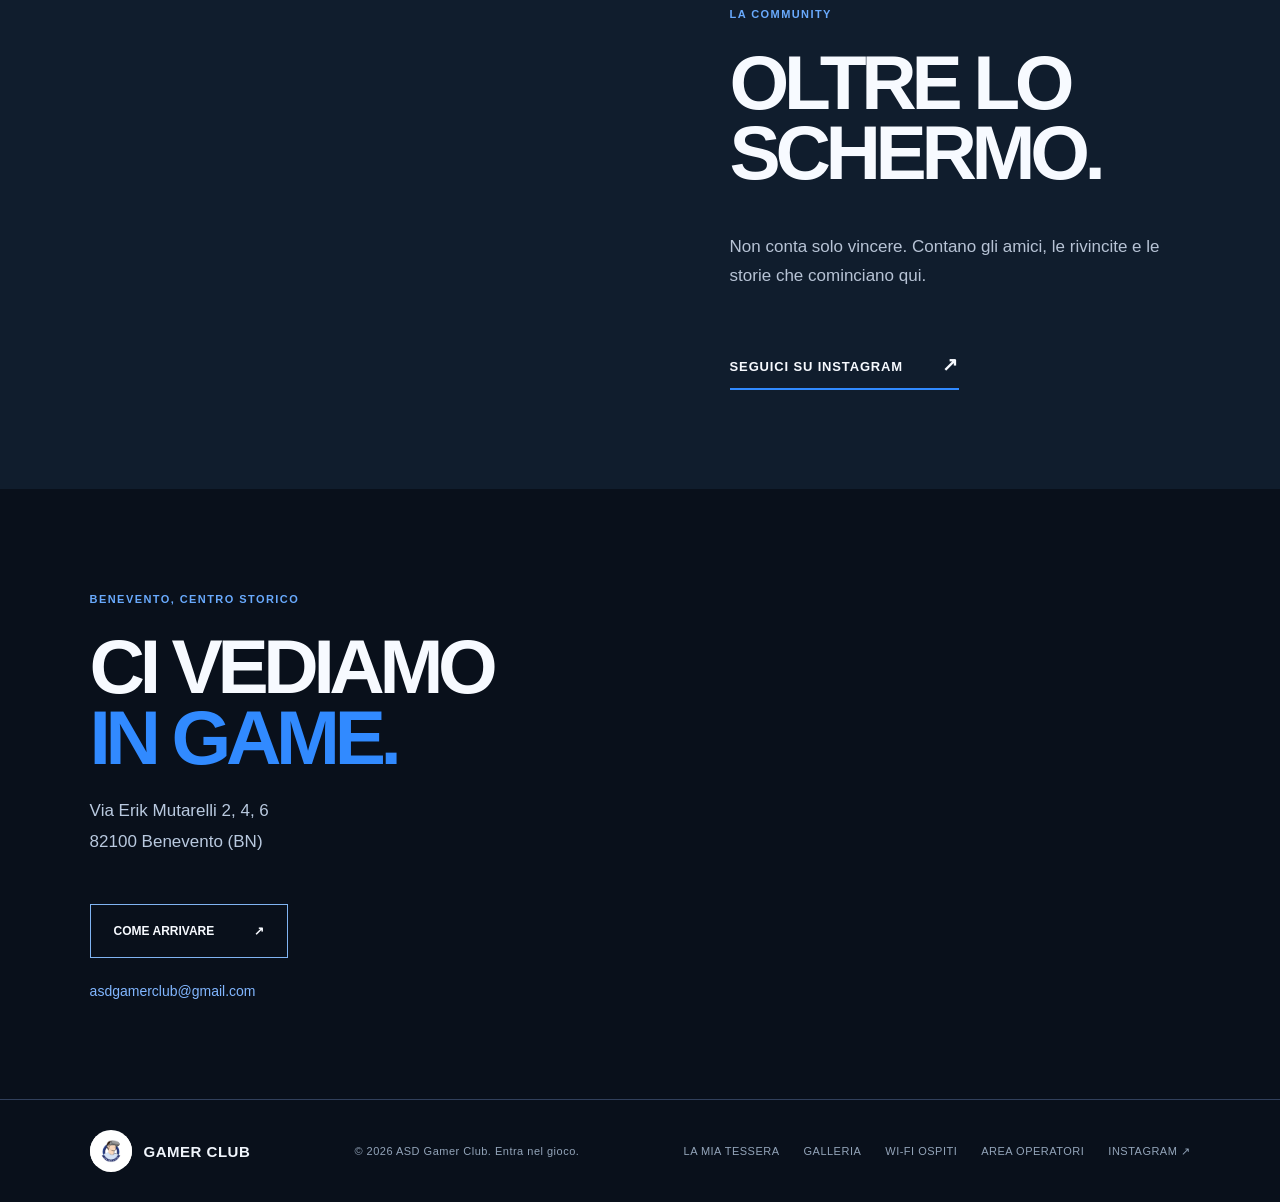
==== commit 3f306a1f: "Add Gamer Club guest Wi-Fi landing page" ====
--- a/index.html
+++ b/index.html
@@ -1,55 +1,55 @@
-<!doctype html>
-<html lang="it">
-<head>
-<meta charset="utf-8"><meta name="viewport" content="width=device-width, initial-scale=1">
-<meta name="theme-color" content="#09101b">
-<meta name="description" content="A.S.D. Gamer Club a Benevento. Console multiplayer, realtà virtuale, simulatori di guida e Gamer Club Card. Entra nel gioco.">
-<meta property="og:title" content="ASD Gamer Club | Entra nel gioco">
-<meta property="og:description" content="Console, VR, simulatori e gaming nel cuore di Benevento.">
-<meta property="og:image" content="https://d8j0ntlcm91z4.cloudfront.net/user_3MHy3Bu8YXZ5pOONRnridwlteOE/hf_20261119_101501_fb47f8c8-a332-47dd-a5bf-1857743e4530.png">
-<title>ASD Gamer Club | Entra nel gioco</title>
-<link rel="icon" href="LOGO%20PER%20INSTAGRAM.jpg">
-<link rel="stylesheet" href="style.css?v=cinema20261119">
-<script src="cinema.js?v=cinema20261119" defer></script>
-</head>
-<body>
-<main class="gc-site">
-<header class="gc-nav">
-<a class="gc-brand" href="#inizio" aria-label="A.S.D. Gamer Club, inizio"><img src="LOGO%20PER%20INSTAGRAM.jpg" alt="Logo ASD Gamer Club"><span>A.S.D. <strong>GAMER CLUB</strong></span></a>
-<nav aria-label="Navigazione principale"><a href="#esperienze">Esperienze</a><a href="#card">Gamer Club Card</a><a href="#community">Community</a><a href="galleria.html">Galleria</a><a href="#contatti">Dove siamo</a></nav>
-<a class="gc-nav-join" href="tessera.html">LA TUA CARD <span aria-hidden="true">↗</span></a>
-</header>
-<section class="gc-hero" id="inizio" aria-label="Entra nel gioco">
-<div class="gc-hero-stage">
-  <video id="cinema-video" muted playsinline preload="metadata" poster="https://d8j0ntlcm91z4.cloudfront.net/user_3MHy3Bu8YXZ5pOONRnridwlteOE/hf_20261119_101501_fb47f8c8-a332-47dd-a5bf-1857743e4530.png" aria-hidden="true">
-    <source src="https://d8j0ntlcm91z4.cloudfront.net/user_3MHy3Bu8YXZ5pOONRnridwlteOE/hf_20261119_101433_7e586f42-4377-42ab-bec8-3deee7a8cf63.mp4" type="video/mp4">
-  </video>
-  <div class="gc-hero-shade"></div>
-  <div class="gc-hero-text">
-    <p class="gc-hero-kicker">BENEVENTO · GAMING COMMUNITY</p>
-    <h1>ENTRA NEL<br>GIOCO.</h1>
-    <p>Console, realtà virtuale e simulatori. La tua prossima sfida è qui, nel cuore di Benevento.</p>
-    <a class="gc-hero-jump" href="#esperienze">SCOPRI LE ESPERIENZE <span aria-hidden="true">↓</span></a>
-  </div>
-  <div class="gc-progress" aria-hidden="true"><span id="cinema-progress"></span></div>
-</div>
-</section>
-<div class="gc-marquee" aria-label="Gamer Club Benevento"><span>GAMER CLUB <b>✳</b> BENEVENTO <b>✳</b> GIOCA INSIEME <b>✳</b> ENTRA NEL GIOCO</span></div>
-<section class="gc-intro" id="esperienze"><div class="gc-intro-top"><span>IL TUO SPAZIO. LE TUE SFIDE.</span><span>GAMER CLUB / BENEVENTO</span></div><h2>IL GAMING È PIÙ BELLO <em>INSIEME.</em></h2><p>Partite tra amici, sfide all'ultimo secondo e nuove esperienze. Dal calcio virtuale alla pista, ogni serata ha il suo gioco.</p></section>
-<section class="gc-experiences" aria-label="Le nostre esperienze">
-<article class="gc-feature gc-feature-big"><div class="gc-feature-img gc-racing" role="img" aria-label="Simulatore di guida in una sala gaming"></div><div class="gc-feature-copy"><span>01 / ADRENALINA</span><h3>SIMULATORI<br>DI GUIDA.</h3><p>Senti la pista, sfida gli amici e cerca il giro perfetto.</p></div></article>
-<article class="gc-feature gc-feature-console"><div class="gc-feature-img gc-console" role="img" aria-label="Console e postazioni multiplayer in una sala gaming"></div><div class="gc-feature-copy"><span>02 / MULTIPLAYER</span><h3>CONSOLE.<br>AMICI. SFIDE.</h3><p>Le migliori partite sono quelle giocate fianco a fianco.</p></div></article>
-<article class="gc-feature gc-feature-vr"><div class="gc-feature-img gc-vr" role="img" aria-label="Area dedicata alla realtà virtuale"></div><div class="gc-feature-copy"><span>03 / IMMERSIONE</span><h3>REALTÀ<br>VIRTUALE.</h3><p>Cambia prospettiva. Entra in un'altra dimensione.</p></div></article>
-<article class="gc-feature gc-feature-pc"><div class="gc-feature-img gc-ps5" role="img" aria-label="Tre postazioni PlayStation 5 in una sala gaming"></div><div class="gc-feature-copy"><span>04 / PLAYSTATION</span><h3>POSTAZIONI<br>PS5.</h3><p>Scegli il gioco, impugna il controller e sfida i tuoi amici.</p></div></article>
-</section>
-<section class="gc-card-section" id="card"><div class="gc-card-copy"><span class="gc-kicker">LA MEMBERSHIP</span><h2>GIOCA.<br>ACCUMULA.<br><em>TORNA A VINCERE.</em></h2><p>Con Gamer Club Card ogni partita pagata conta. Ogni 10 partite registrate ricevi una partita gratuita per due giocatori. I premi si accumulano.</p>
-<a class="gc-card-cta" href="tessera.html">ACCEDI ALLA TUA CARD <span>↗</span></a>
-<p class="gc-card-footnote"><a href="iscrizione.html">Non sei ancora socio? Scopri come richiedere la tessera.</a></p>
-<p class="gc-card-footnote">Personalizza la tua card online. L'iscrizione e l'attivazione vengono verificate dal personale dell'associazione.</p></div>
-<div class="gc-pass-wrap"><div class="gc-pass"><div class="gc-pass-head"><img src="LOGO%20PER%20INSTAGRAM.jpg" alt=""><span>GAMER CLUB<br><small>MEMBERSHIP CARD</small></span></div><div class="gc-pass-title">ENTRA<br>NEL GIOCO.</div><div class="gc-pass-bottom"><span>10 PARTITE</span><span>1 PREMIO</span></div></div></div>
-</section>
-<section class="gc-community" id="community"><div class="gc-community-photo"><img src="https://d8j0ntlcm91z4.cloudfront.net/user_3MHy3Bu8YXZ5pOONRnridwlteOE/hf_20261119_101501_fb47f8c8-a332-47dd-a5bf-1857743e4530.png" alt="Illustrazione cinematografica ispirata al mondo gaming" loading="lazy"></div><div class="gc-community-text"><span>LA COMMUNITY</span><h2>OLTRE LO<br>SCHERMO.</h2><p>Non conta solo vincere. Contano gli amici, le rivincite e le storie che cominciano qui.</p><a href="https://www.instagram.com/asdgamerclub/" target="_blank" rel="noopener noreferrer" class="gc-social-cta">SEGUICI SU INSTAGRAM <span>↗</span></a></div></section>
-<section class="gc-contact" id="contatti"><div class="gc-contact-copy"><span>BENEVENTO, CENTRO STORICO</span><h2>CI VEDIAMO<br><em>IN GAME.</em></h2><p>Via Erik Mutarelli 2, 4, 6<br>82100 Benevento (BN)</p><a class="gc-directions" href="https://www.google.com/maps/search/?api=1&amp;query=Via+Erik+Mutarelli+2%2C+82100+Benevento" target="_blank" rel="noopener noreferrer">COME ARRIVARE <span>↗</span></a><a class="gc-email" href="mailto:asdgamerclub@gmail.com">asdgamerclub@gmail.com</a></div><div class="gc-map"><iframe title="Mappa Gamer Club a Benevento" loading="lazy" src="https://www.google.com/maps?q=Via%20Erik%20Mutarelli%202%20Benevento%20Italia&amp;output=embed"></iframe></div></section>
-<footer class="gc-footer"><div class="gc-footer-logo"><img src="LOGO%20PER%20INSTAGRAM.jpg" alt=""><b>GAMER CLUB</b></div><span>© <span id="year"></span> ASD Gamer Club. Entra nel gioco.</span><div><a href="tessera.html">LA MIA TESSERA</a><a href="galleria.html">GALLERIA</a><a href="admin.html">AREA OPERATORI</a><a href="https://www.instagram.com/asdgamerclub/" target="_blank" rel="noopener noreferrer">INSTAGRAM ↗</a></div></footer>
-</main>
-</body></html>
+<!doctype html>
+<html lang="it">
+<head>
+<meta charset="utf-8"><meta name="viewport" content="width=device-width, initial-scale=1">
+<meta name="theme-color" content="#09101b">
+<meta name="description" content="A.S.D. Gamer Club a Benevento. Console multiplayer, realtà virtuale, simulatori di guida e Gamer Club Card. Entra nel gioco.">
+<meta property="og:title" content="ASD Gamer Club | Entra nel gioco">
+<meta property="og:description" content="Console, VR, simulatori e gaming nel cuore di Benevento.">
+<meta property="og:image" content="https://d8j0ntlcm91z4.cloudfront.net/user_3MHy3Bu8YXZ5pOONRnridwlteOE/hf_20261119_101501_fb47f8c8-a332-47dd-a5bf-1857743e4530.png">
+<title>ASD Gamer Club | Entra nel gioco</title>
+<link rel="icon" href="LOGO%20PER%20INSTAGRAM.jpg">
+<link rel="stylesheet" href="style.css?v=cinema20261119">
+<script src="cinema.js?v=cinema20261119" defer></script>
+</head>
+<body>
+<main class="gc-site">
+<header class="gc-nav">
+<a class="gc-brand" href="#inizio" aria-label="A.S.D. Gamer Club, inizio"><img src="LOGO%20PER%20INSTAGRAM.jpg" alt="Logo ASD Gamer Club"><span>A.S.D. <strong>GAMER CLUB</strong></span></a>
+<nav aria-label="Navigazione principale"><a href="#esperienze">Esperienze</a><a href="#card">Gamer Club Card</a><a href="#community">Community</a><a href="galleria.html">Galleria</a><a href="#contatti">Dove siamo</a></nav>
+<a class="gc-nav-join" href="tessera.html">LA TUA CARD <span aria-hidden="true">↗</span></a>
+</header>
+<section class="gc-hero" id="inizio" aria-label="Entra nel gioco">
+<div class="gc-hero-stage">
+  <video id="cinema-video" muted playsinline preload="metadata" poster="https://d8j0ntlcm91z4.cloudfront.net/user_3MHy3Bu8YXZ5pOONRnridwlteOE/hf_20261119_101501_fb47f8c8-a332-47dd-a5bf-1857743e4530.png" aria-hidden="true">
+    <source src="https://d8j0ntlcm91z4.cloudfront.net/user_3MHy3Bu8YXZ5pOONRnridwlteOE/hf_20261119_101433_7e586f42-4377-42ab-bec8-3deee7a8cf63.mp4" type="video/mp4">
+  </video>
+  <div class="gc-hero-shade"></div>
+  <div class="gc-hero-text">
+    <p class="gc-hero-kicker">BENEVENTO · GAMING COMMUNITY</p>
+    <h1>ENTRA NEL<br>GIOCO.</h1>
+    <p>Console, realtà virtuale e simulatori. La tua prossima sfida è qui, nel cuore di Benevento.</p>
+    <a class="gc-hero-jump" href="#esperienze">SCOPRI LE ESPERIENZE <span aria-hidden="true">↓</span></a>
+  </div>
+  <div class="gc-progress" aria-hidden="true"><span id="cinema-progress"></span></div>
+</div>
+</section>
+<div class="gc-marquee" aria-label="Gamer Club Benevento"><span>GAMER CLUB <b>✳</b> BENEVENTO <b>✳</b> GIOCA INSIEME <b>✳</b> ENTRA NEL GIOCO</span></div>
+<section class="gc-intro" id="esperienze"><div class="gc-intro-top"><span>IL TUO SPAZIO. LE TUE SFIDE.</span><span>GAMER CLUB / BENEVENTO</span></div><h2>IL GAMING È PIÙ BELLO <em>INSIEME.</em></h2><p>Partite tra amici, sfide all'ultimo secondo e nuove esperienze. Dal calcio virtuale alla pista, ogni serata ha il suo gioco.</p></section>
+<section class="gc-experiences" aria-label="Le nostre esperienze">
+<article class="gc-feature gc-feature-big"><div class="gc-feature-img gc-racing" role="img" aria-label="Simulatore di guida in una sala gaming"></div><div class="gc-feature-copy"><span>01 / ADRENALINA</span><h3>SIMULATORI<br>DI GUIDA.</h3><p>Senti la pista, sfida gli amici e cerca il giro perfetto.</p></div></article>
+<article class="gc-feature gc-feature-console"><div class="gc-feature-img gc-console" role="img" aria-label="Console e postazioni multiplayer in una sala gaming"></div><div class="gc-feature-copy"><span>02 / MULTIPLAYER</span><h3>CONSOLE.<br>AMICI. SFIDE.</h3><p>Le migliori partite sono quelle giocate fianco a fianco.</p></div></article>
+<article class="gc-feature gc-feature-vr"><div class="gc-feature-img gc-vr" role="img" aria-label="Area dedicata alla realtà virtuale"></div><div class="gc-feature-copy"><span>03 / IMMERSIONE</span><h3>REALTÀ<br>VIRTUALE.</h3><p>Cambia prospettiva. Entra in un'altra dimensione.</p></div></article>
+<article class="gc-feature gc-feature-pc"><div class="gc-feature-img gc-ps5" role="img" aria-label="Tre postazioni PlayStation 5 in una sala gaming"></div><div class="gc-feature-copy"><span>04 / PLAYSTATION</span><h3>POSTAZIONI<br>PS5.</h3><p>Scegli il gioco, impugna il controller e sfida i tuoi amici.</p></div></article>
+</section>
+<section class="gc-card-section" id="card"><div class="gc-card-copy"><span class="gc-kicker">LA MEMBERSHIP</span><h2>GIOCA.<br>ACCUMULA.<br><em>TORNA A VINCERE.</em></h2><p>Con Gamer Club Card ogni partita pagata conta. Ogni 10 partite registrate ricevi una partita gratuita per due giocatori. I premi si accumulano.</p>
+<a class="gc-card-cta" href="tessera.html">ACCEDI ALLA TUA CARD <span>↗</span></a>
+<p class="gc-card-footnote"><a href="iscrizione.html">Non sei ancora socio? Scopri come richiedere la tessera.</a></p>
+<p class="gc-card-footnote">Personalizza la tua card online. L'iscrizione e l'attivazione vengono verificate dal personale dell'associazione.</p></div>
+<div class="gc-pass-wrap"><div class="gc-pass"><div class="gc-pass-head"><img src="LOGO%20PER%20INSTAGRAM.jpg" alt=""><span>GAMER CLUB<br><small>MEMBERSHIP CARD</small></span></div><div class="gc-pass-title">ENTRA<br>NEL GIOCO.</div><div class="gc-pass-bottom"><span>10 PARTITE</span><span>1 PREMIO</span></div></div></div>
+</section>
+<section class="gc-community" id="community"><div class="gc-community-photo"><img src="https://d8j0ntlcm91z4.cloudfront.net/user_3MHy3Bu8YXZ5pOONRnridwlteOE/hf_20261119_101501_fb47f8c8-a332-47dd-a5bf-1857743e4530.png" alt="Illustrazione cinematografica ispirata al mondo gaming" loading="lazy"></div><div class="gc-community-text"><span>LA COMMUNITY</span><h2>OLTRE LO<br>SCHERMO.</h2><p>Non conta solo vincere. Contano gli amici, le rivincite e le storie che cominciano qui.</p><a href="https://www.instagram.com/asdgamerclub/" target="_blank" rel="noopener noreferrer" class="gc-social-cta">SEGUICI SU INSTAGRAM <span>↗</span></a></div></section>
+<section class="gc-contact" id="contatti"><div class="gc-contact-copy"><span>BENEVENTO, CENTRO STORICO</span><h2>CI VEDIAMO<br><em>IN GAME.</em></h2><p>Via Erik Mutarelli 2, 4, 6<br>82100 Benevento (BN)</p><a class="gc-directions" href="https://www.google.com/maps/search/?api=1&amp;query=Via+Erik+Mutarelli+2%2C+82100+Benevento" target="_blank" rel="noopener noreferrer">COME ARRIVARE <span>↗</span></a><a class="gc-email" href="mailto:asdgamerclub@gmail.com">asdgamerclub@gmail.com</a></div><div class="gc-map"><iframe title="Mappa Gamer Club a Benevento" loading="lazy" src="https://www.google.com/maps?q=Via%20Erik%20Mutarelli%202%20Benevento%20Italia&amp;output=embed"></iframe></div></section>
+<footer class="gc-footer"><div class="gc-footer-logo"><img src="LOGO%20PER%20INSTAGRAM.jpg" alt=""><b>GAMER CLUB</b></div><span>© <span id="year"></span> ASD Gamer Club. Entra nel gioco.</span><div><a href="tessera.html">LA MIA TESSERA</a><a href="galleria.html">GALLERIA</a><a href="wifi.html">WI-FI OSPITI</a><a href="admin.html">AREA OPERATORI</a><a href="https://www.instagram.com/asdgamerclub/" target="_blank" rel="noopener noreferrer">INSTAGRAM ↗</a></div></footer>
+</main>
+</body></html>
